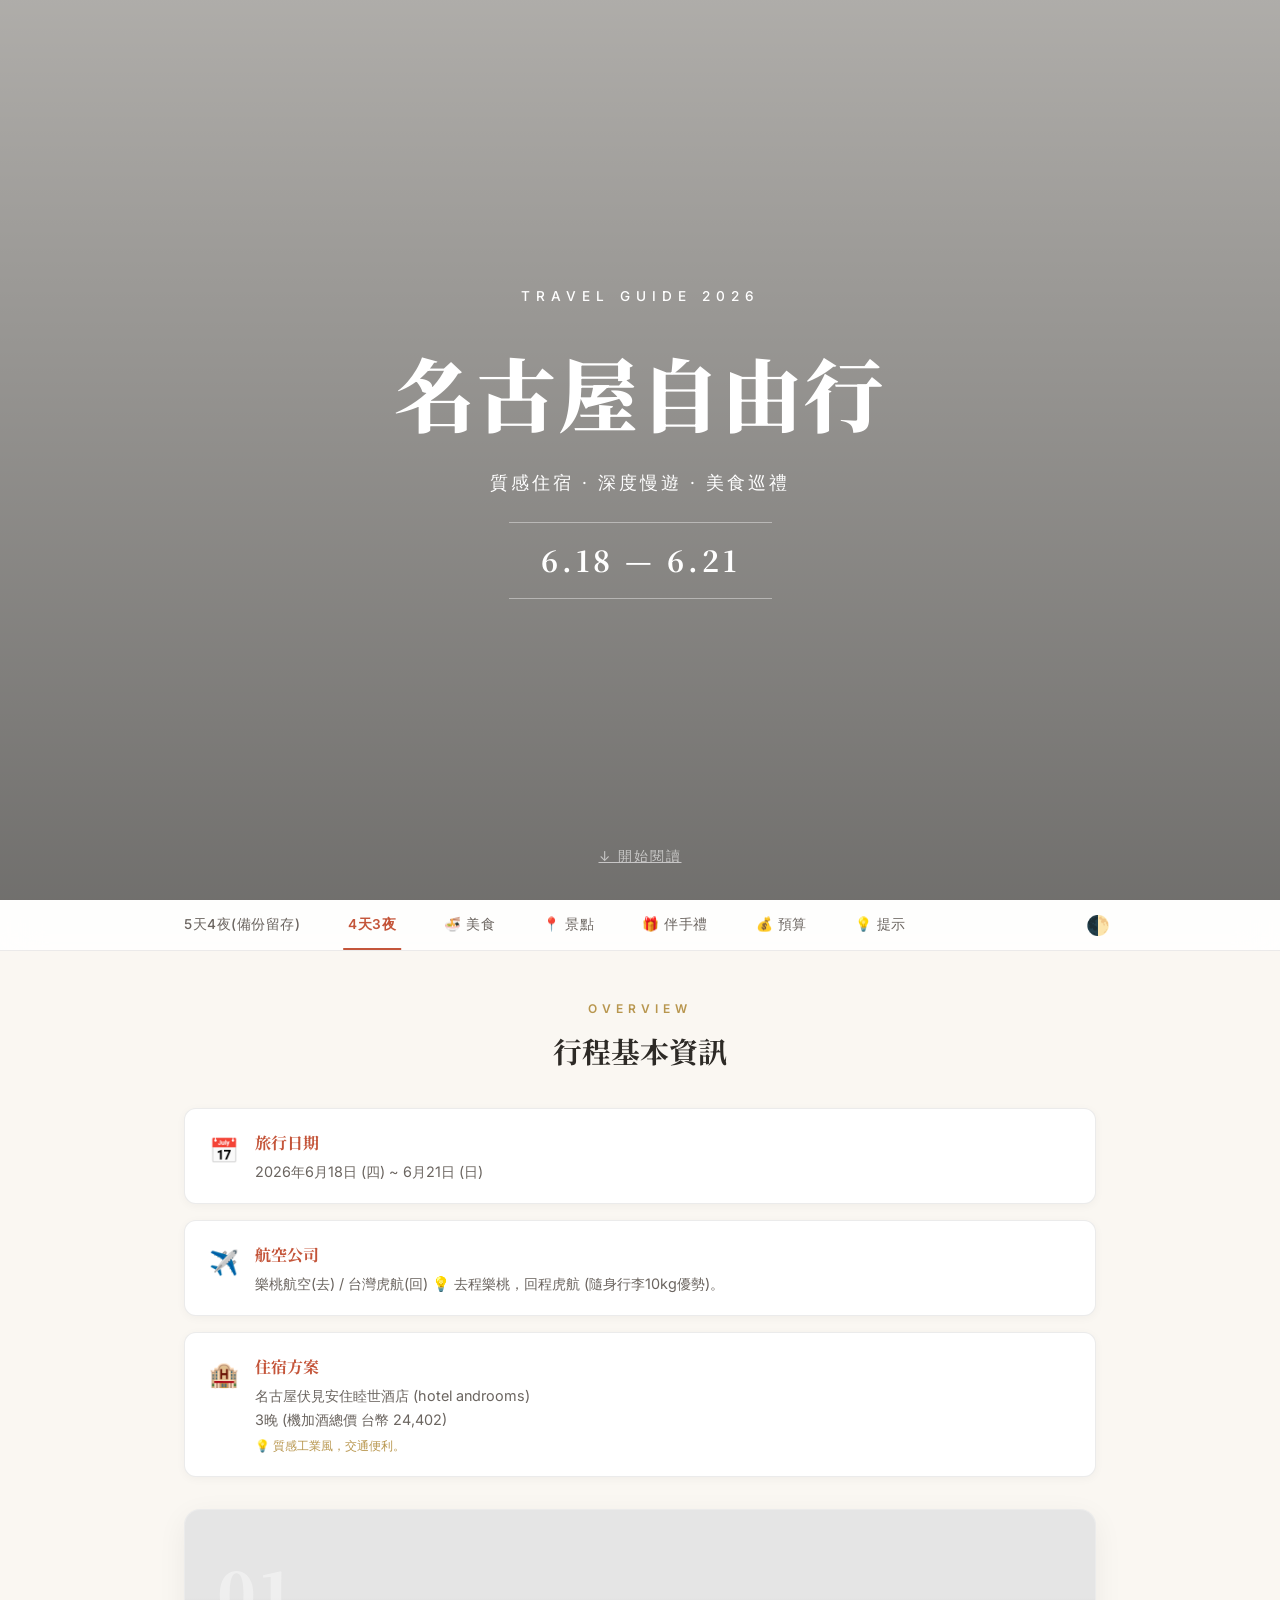
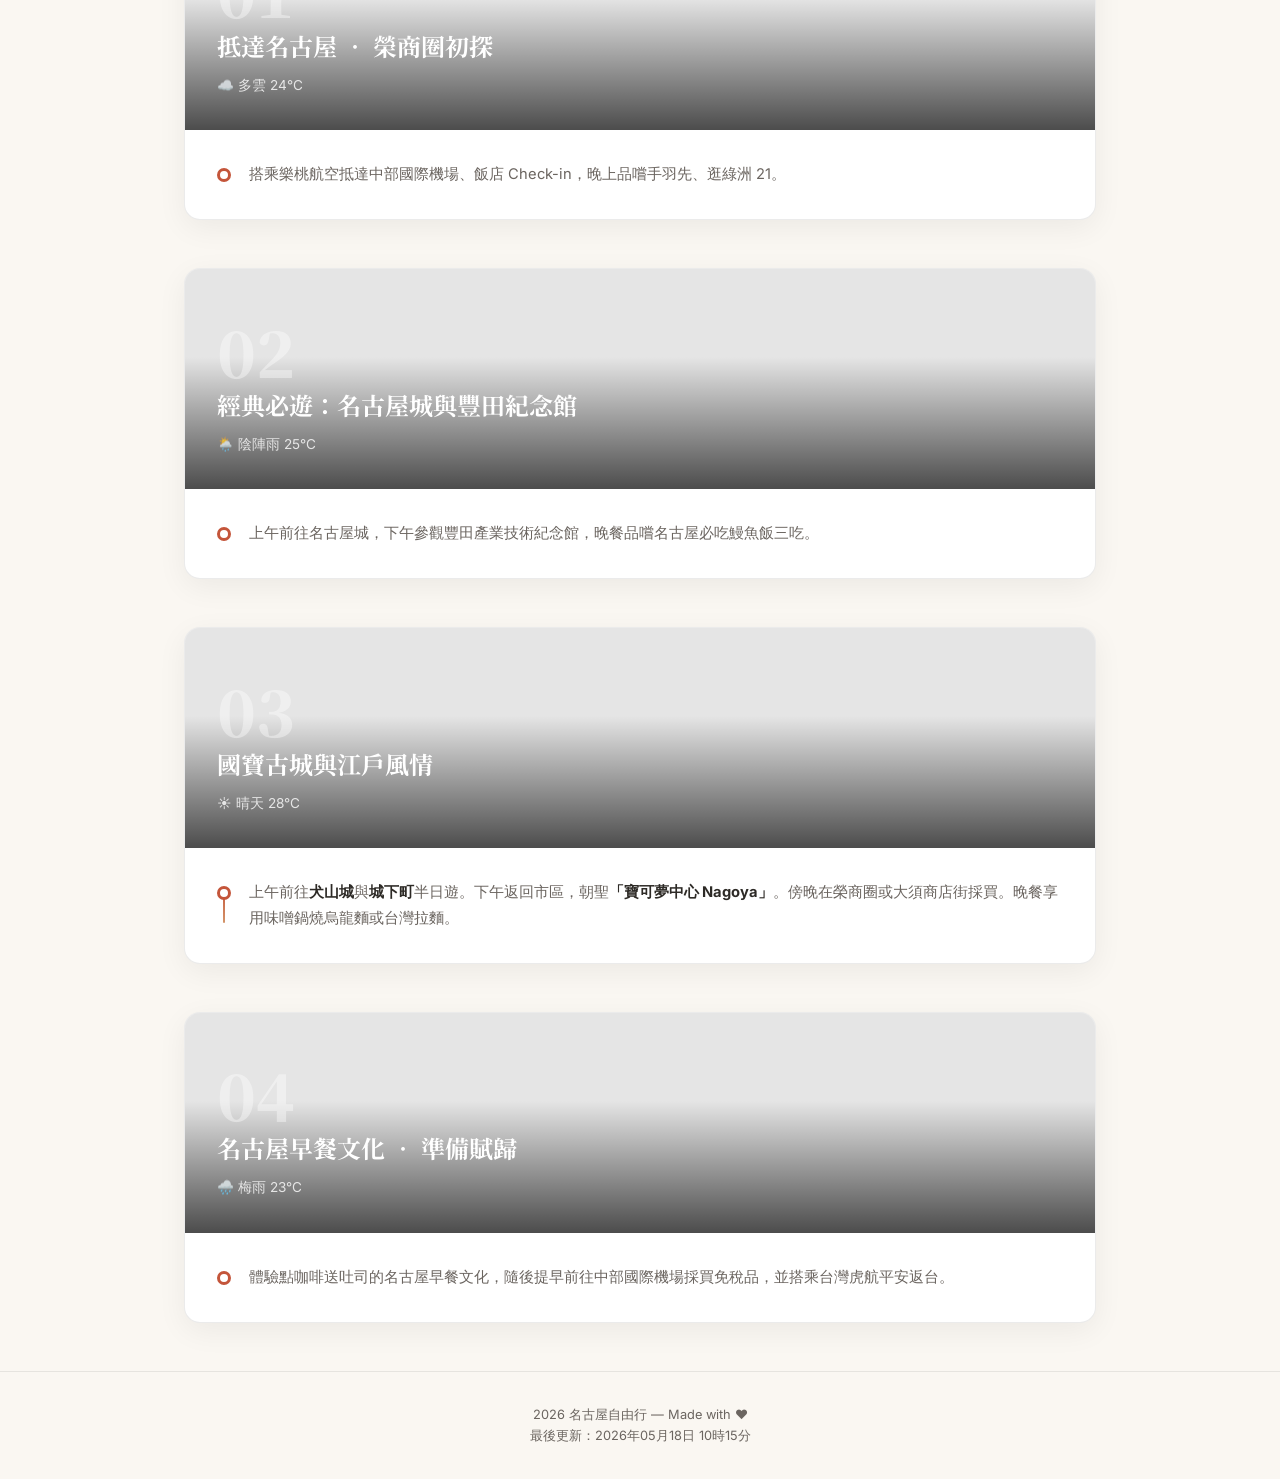
==== index.html @ 7e650b94 "Fix: update package price to 24402" ====
<!DOCTYPE html>
<html lang="zh-TW">
<head>
<meta charset="UTF-8">
<meta name="viewport" content="width=device-width, initial-scale=1.0">
<title>2026 名古屋自由行行程計畫</title>
<link href="https://fonts.googleapis.com/css2?family=Noto+Serif+JP:wght@400;700;900&family=Inter:wght@300;400;500;600&display=swap" rel="stylesheet">
<link rel="stylesheet" href="style.css">
</head>
<body>
<div class="book-cover">
  <div class="cover-overlay"></div>
  <div class="cover-content">
    <p class="cover-label">TRAVEL GUIDE <span data-bind="year"></span></p>
    <h1>名古屋自由行</h1>
    <p class="cover-sub" data-bind="slogan"></p>
    <div class="cover-date" data-bind="coverDate"></div>
  </div>
  <a href="#main-content" class="scroll-hint">↓ 開始閱讀</a>
</div>

<nav class="toc" id="main-content">
  <div class="toc-inner">
    <button class="toc-btn" onclick="openTab(this,&apos;tab-5days&apos;)">5天4夜(備份留存)</button>
    <button class="toc-btn active" onclick="openTab(this,&apos;tab-4days&apos;)">4天3夜</button>
    <button class="toc-btn" onclick="openTab(this,&apos;tab-food&apos;)">🍜 美食</button>
    <button class="toc-btn" onclick="openTab(this,&apos;tab-spots&apos;)">📍 景點</button>
    <button class="toc-btn" onclick="openTab(this,&apos;tab-gifts&apos;)">🎁 伴手禮</button>
    <button class="toc-btn" onclick="openTab(this,&apos;tab-budget&apos;)">💰 預算</button>
    <button class="toc-btn" onclick="openTab(this,&apos;tab-tips&apos;)">💡 提示</button>
    <button class="theme-toggle" onclick="toggleTheme()" aria-label="切換主題">🌓</button>
  </div>
</nav>

<main class="book-body">

<section class="info-chapter">
  <div class="chapter-header"><span class="ch-label">OVERVIEW</span><h2>行程基本資訊</h2></div>
  <div class="info-grid">
    <div class="info-item"><span class="info-icon">📅</span><div><strong>旅行日期</strong><p data-bind="dateRange"></p></div></div>
    <div class="info-item"><span class="info-icon">✈️</span><div><strong>航空公司</strong><p data-bind="airlineInfo"></p></div></div>
    <div class="info-item"><span class="info-icon">🏨</span><div><strong>住宿方案</strong><p>名古屋伏見安住睦世酒店 (hotel androoms)<br>3晚 (機加酒總價 台幣 24,402)<br><small>💡 質感工業風，交通便利。</small></p></div></div>
  </div>
</section>

<div id="tab-5days" class="tab-content">

<article class="day-chapter">
  <div class="day-hero" style="background-image:url(https://images.unsplash.com/photo-1674923207459-98ed5a4dcd06?auto=format&fit=crop&w=1200&q=80)">
    <div class="day-hero-overlay"></div>
    <div class="day-hero-text"><span class="day-num">01</span><h3>抵達名古屋 ‧ 榮商圈初探</h3><span class="day-weather">☁️ 多雲 24°C</span></div>
  </div>
  <div class="day-body">
    <div class="timeline">
      <div class="tl-item"><div class="tl-dot"></div><div class="tl-content"><h4>抵達與交通</h4><p>搭乘虎航抵達中部國際機場 (NGO)。搭乘「名鐵機場巴士」至榮/伏見區域下車，前往飯店 Check-in。</p></div></div>
      <div class="tl-item"><div class="tl-dot"></div><div class="tl-content"><h4>下午</h4><p>前往飯店周邊商圈熟悉環境，若住榮區可逛久屋大通公園；若住伏見區可找間特色咖啡廳休息。</p></div></div>
      <div class="tl-item"><div class="tl-dot"></div><div class="tl-content"><h4>晚上</h4><p>晚餐享用名古屋必吃美食<strong>「手羽先 (炸雞翅)」</strong>（推薦：世界的山將 或 風來坊）。飯後散步至綠洲 21 欣賞宇宙船夜景與中部電力 MIRAI TOWER。</p></div></div>
    </div>
  </div>
</article>

<article class="day-chapter">
  <div class="day-hero" style="background-image:url(https://images.unsplash.com/photo-1580651315530-69c8e0026377?auto=format&fit=crop&w=1200&q=80)">
    <div class="day-hero-overlay"></div>
    <div class="day-hero-text"><span class="day-num">02</span><h3>歷史與現代工業的碰撞</h3><span class="day-weather">🌦️ 陰陣雨 25°C</span></div>
  </div>
  <div class="day-body">
    <div class="timeline">
      <div class="tl-item"><div class="tl-dot"></div><div class="tl-content"><h4>上午</h4><p>參觀<strong>名古屋城</strong>與本丸御殿，欣賞壯觀的金鯱與華麗建築。午餐可至一旁的「金鯱橫丁」品嚐名古屋特色小吃。</p></div></div>
      <div class="tl-item"><div class="tl-dot"></div><div class="tl-content"><h4>下午</h4><p>前往<strong>豐田產業技術紀念館</strong>。這裡展示從紡織機到現代汽車的演進，動態展示豐富，極具質感且不無聊！</p></div></div>
      <div class="tl-item"><div class="tl-dot"></div><div class="tl-content"><h4>晚上</h4><p>晚餐享用極致美味的<strong>「鰻魚飯三吃」</strong>（推薦：熱田蓬萊軒 或 まるや本店）。</p></div></div>
    </div>
  </div>
</article>

<article class="day-chapter">
  <div class="day-hero" style="background-image:url(https://images.unsplash.com/photo-1493976040374-85c8e12f0c0e?auto=format&fit=crop&w=1200&q=80)">
    <div class="day-hero-overlay"></div>
    <div class="day-hero-text"><span class="day-num">03</span><h3>國寶古城與江戶風情</h3><span class="day-weather">☀️ 晴天 28°C</span></div>
  </div>
  <div class="day-body">
    <div class="timeline">
      <div class="tl-item"><div class="tl-dot"></div><div class="tl-content"><h4>上午</h4><p>搭乘名鐵前往犬山（車程約30分鐘）。參觀日本國寶<strong>犬山城</strong>，登上天守閣俯瞰木曾川美景。</p></div></div>
      <div class="tl-item"><div class="tl-dot"></div><div class="tl-content"><h4>下午</h4><p>漫步於<strong>犬山城下町</strong>。品嚐三色丸子、飛驒牛握壽司，並前往超靈驗的「三光稻荷神社」洗錢求財、求姻緣。</p></div></div>
      <div class="tl-item"><div class="tl-dot"></div><div class="tl-content"><h4>晚上</h4><p>返回名古屋市區。晚餐可品嚐<strong>「味噌鍋燒烏龍麵」</strong>（推薦：山本屋總本家）或<strong>「台灣拉麵」</strong>（推薦：味仙）。</p></div></div>
    </div>
  </div>
</article>

<article class="day-chapter">
  <div class="day-hero" style="background-image:url(https://images.unsplash.com/photo-1582967788606-a171c1080cb0?auto=format&fit=crop&w=1200&q=80)">
    <div class="day-hero-overlay"></div>
    <div class="day-hero-text"><span class="day-num">04</span><h3>主題樂園或水族館放鬆日</h3><span class="day-weather">🌧️ 梅雨 23°C</span></div>
  </div>
  <div class="day-body">
    <div class="timeline">
      <div class="tl-item"><div class="tl-dot"></div><div class="tl-content"><h4>全天</h4><p><strong>路線 A：吉卜力公園</strong> — 前往愛・地球博紀念公園，沉浸在宮崎駿的動畫世界。（⚠️ 需提前兩個月於官網搶票）<br><strong>路線 B：名古屋港水族館</strong> — 欣賞震撼的虎鯨與海豚表演，參觀南極觀測船。</p></div></div>
      <div class="tl-item"><div class="tl-dot"></div><div class="tl-content"><h4>下午/晚上</h4><p>前往榮區松坂屋百貨朝聖<strong>「寶可夢中心 Nagoya」</strong>，購買當地限定周邊。隨後在榮商圈或大須商店街進行伴手禮與藥妝大採買。</p></div></div>
    </div>
  </div>
</article>

<article class="day-chapter">
  <div class="day-hero" style="background-image:url(https://images.unsplash.com/photo-1525351484163-7529414344d8?auto=format&fit=crop&w=1200&q=80)">
    <div class="day-hero-overlay"></div>
    <div class="day-hero-text"><span class="day-num">05</span><h3>體驗早餐文化 ‧ 滿載歸國</h3><span class="day-weather">⛅ 晴時多雲 26°C</span></div>
  </div>
  <div class="day-body">
    <div class="timeline">
      <div class="tl-item"><div class="tl-dot"></div><div class="tl-content"><h4>上午</h4><p>體驗名古屋特有的<strong>「Morning Service (點飲料送早餐)」</strong>文化（推薦：客美多咖啡 Komeda&apos;s 或 BUCYO Coffee）。</p></div></div>
      <div class="tl-item"><div class="tl-dot"></div><div class="tl-content"><h4>中午至下午</h4><p>退房後前往中部國際機場。機場的「提燈橫丁」和「煉瓦通」商店街非常好逛，甚至可至「風之浴」泡溫泉看飛機起降。搭乘虎航平安返家。</p></div></div>
    </div>
  </div>
</article>
</div>

<div id="tab-4days" class="tab-content active">
<article class="day-chapter compact">
  <div class="day-hero" style="background-image:url(https://images.unsplash.com/photo-1674923207459-98ed5a4dcd06?auto=format&fit=crop&w=1200&q=80)">
    <div class="day-hero-overlay"></div>
    <div class="day-hero-text"><span class="day-num">01</span><h3>抵達名古屋 ‧ 榮商圈初探</h3><span class="day-weather">☁️ 多雲 24°C</span></div>
  </div>
  <div class="day-body"><div class="timeline"><div class="tl-item"><div class="tl-dot"></div><div class="tl-content"><p>搭乘樂桃航空抵達中部國際機場、飯店 Check-in，晚上品嚐手羽先、逛綠洲 21。</p></div></div></div></div>
</article>
<article class="day-chapter compact">
  <div class="day-hero" style="background-image:url(https://images.unsplash.com/photo-1580651315530-69c8e0026377?auto=format&fit=crop&w=1200&q=80)">
    <div class="day-hero-overlay"></div>
    <div class="day-hero-text"><span class="day-num">02</span><h3>經典必遊：名古屋城與豐田紀念館</h3><span class="day-weather">🌦️ 陰陣雨 25°C</span></div>
  </div>
  <div class="day-body"><div class="timeline"><div class="tl-item"><div class="tl-dot"></div><div class="tl-content"><p>上午前往名古屋城，下午參觀豐田產業技術紀念館，晚餐品嚐名古屋必吃鰻魚飯三吃。</p></div></div></div></div>
</article>
<article class="day-chapter compact">
  <div class="day-hero" style="background-image:url(https://images.unsplash.com/photo-1493976040374-85c8e12f0c0e?auto=format&fit=crop&w=1200&q=80)">
    <div class="day-hero-overlay"></div>
    <div class="day-hero-text"><span class="day-num">03</span><h3>國寶古城與江戶風情</h3><span class="day-weather">☀️ 晴天 28°C</span></div>
  </div>
  <div class="day-body"><div class="timeline"><div class="tl-item"><div class="tl-dot"></div><div class="tl-content"><p>上午前往<strong>犬山城</strong>與<strong>城下町</strong>半日遊。下午返回市區，朝聖<strong>「寶可夢中心 Nagoya」</strong>。傍晚在榮商圈或大須商店街採買。晚餐享用味噌鍋燒烏龍麵或台灣拉麵。</p></div></div></div></div>
</article>
<article class="day-chapter compact">
  <div class="day-hero" style="background-image:url(https://images.unsplash.com/photo-1525351484163-7529414344d8?auto=format&fit=crop&w=1200&q=80)">
    <div class="day-hero-overlay"></div>
    <div class="day-hero-text"><span class="day-num">04</span><h3>名古屋早餐文化 ‧ 準備賦歸</h3><span class="day-weather">🌧️ 梅雨 23°C</span></div>
  </div>
  <div class="day-body"><div class="timeline"><div class="tl-item"><div class="tl-dot"></div><div class="tl-content"><p>體驗點咖啡送吐司的名古屋早餐文化，隨後提早前往中部國際機場採買免稅品，並搭乘台灣虎航平安返台。</p></div></div></div></div>
</article>
</div>

<div id="tab-budget" class="tab-content">
<section class="budget-chapter">
  <div class="chapter-header"><span class="ch-label">BUDGET</span><h2>名古屋 <span data-bind="totalDays"></span>天<span data-bind="totalNights"></span>夜 預算估算 (單人)</h2></div>
  <p class="budget-intro">此為以「高質感、舒適」為前提的預算估算，皆以台幣 (TWD) 計算：</p>
  <div class="budget-grid">
    <div class="budget-card"><div class="budget-icon">✈️</div><h4>來回機票</h4><div class="budget-amount">$11,000 - $16,000</div><p>虎航/樂桃/星宇等，含託運行李</p></div>
    <div class="budget-card"><div class="budget-icon">🏨</div><h4>住宿 (<span data-bind="totalNights"></span>晚)</h4><div class="budget-amount">$10,000 - $12,000</div><p>單人約 $2,500-$3,000/晚</p></div>
    <div class="budget-card"><div class="budget-icon">🚆</div><h4>交通費</h4><div class="budget-amount">$2,000 - $2,500</div><p>機場巴士、市區地鐵、犬山來回</p></div>
    <div class="budget-card"><div class="budget-icon">🍣</div><h4>飲食費 (<span data-bind="totalDays"></span>天)</h4><div class="budget-amount">$6,000 - $8,000</div><p>含鰻魚飯、飛驒牛、手羽先等</p></div>
    <div class="budget-card"><div class="budget-icon">🎫</div><h4>門票與娛樂</h4><div class="budget-amount">$1,000 - $2,000</div><p>名古屋城、水族館、豐田紀念館等</p></div>
    <div class="budget-card total"><div class="budget-icon">🌟</div><h4>總計 (不含購物)</h4><div class="budget-amount">約 $30,000 - $40,500</div><p>準備 $35,000 左右即可享受非常有質感的旅行！</p></div>
  </div>
  <p class="budget-note">💡 購物/藥妝/寶可夢中心消費因人而異，建議另外抓 $5,000 - $10,000 以上的購物金。</p>
</section>
</div>


<div id="tab-food" class="tab-content">
<section class="reco-chapter">
  <div class="chapter-header"><span class="ch-label">GOURMET</span><h2>名古屋必吃美食推薦</h2></div>
  <div class="reco-grid">
    <div class="reco-card"><img src="https://images.unsplash.com/photo-1611143669185-af224c5e3252?auto=format&fit=crop&w=600&q=80" alt="鰻魚飯三吃"><div class="reco-body"><h4>鰻魚飯三吃 (ひつまぶし)</h4><p class="reco-where">📍 熱田蓬萊軒 / まるや本店</p><p>名古屋第一名物！先吃原味、再加蔥花山葵、最後用高湯泡成茶泡飯，三種吃法一次滿足。預算約 ¥3,500-4,500。</p></div></div>
    <div class="reco-card"><img src="https://images.unsplash.com/photo-1604908176997-125f25cc6f3d?auto=format&fit=crop&w=600&q=80" alt="味噌豬排"><div class="reco-body"><h4>味噌炸豬排 (味噌カツ)</h4><p class="reco-where">📍 矢場とん (矢場町本店)</p><p>濃郁八丁味噌醬汁淋在酥脆炸豬排上，鹹甜入味超下飯。名古屋車站也有分店，排隊名店！預算約 ¥1,500-2,000。</p></div></div>
    <div class="reco-card"><img src="https://images.unsplash.com/photo-1626645738196-c2a7c87a8f58?auto=format&fit=crop&w=600&q=80" alt="手羽先"><div class="reco-body"><h4>手羽先 (炸雞翅)</h4><p class="reco-where">📍 世界の山ちゃん / 風來坊</p><p>外酥內嫩、胡椒香氣十足的名古屋式炸雞翅，配啤酒絕配！居酒屋必點。預算約 ¥500-800/份。</p></div></div>
    <div class="reco-card"><img src="https://images.unsplash.com/photo-1569718212165-3a8278d5f624?auto=format&fit=crop&w=600&q=80" alt="台灣拉麵"><div class="reco-body"><h4>台灣拉麵</h4><p class="reco-where">📍 味仙 (今池本店 / 矢場町店)</p><p>其實是名古屋原創！辣肉燥搭配韭菜，重口味超過癮。可選「美國人口味 (加辣)」或「義大利人口味 (減辣)」。預算約 ¥850。</p></div></div>
    <div class="reco-card"><img src="https://images.unsplash.com/photo-1618841557871-b4664fbf0cb3?auto=format&fit=crop&w=600&q=80" alt="味噌煮込みうどん"><div class="reco-body"><h4>味噌鍋燒烏龍麵</h4><p class="reco-where">📍 山本屋總本家 / 山本屋本店</p><p>用八丁味噌熬煮的濃厚湯底，搭配彈牙到近乎硬的手打烏龍麵。冬天必吃暖胃料理！預算約 ¥1,200-1,800。</p></div></div>
    <div class="reco-card"><img src="https://images.unsplash.com/photo-1509042239860-f550ce710b93?auto=format&fit=crop&w=600&q=80" alt="Morning Service"><div class="reco-body"><h4>Morning Service 早餐</h4><p class="reco-where">📍 客美多咖啡 (コメダ) / BUCYO Coffee</p><p>名古屋獨有文化：點一杯飲料就送厚片吐司和水煮蛋！客美多的招牌「シロノワール」丹麥鬆餅也必嚐。預算約 ¥500-800。</p></div></div>
    <div class="reco-card"><img src="https://images.unsplash.com/photo-1617196034738-26c5f7c977ce?auto=format&fit=crop&w=600&q=80" alt="棊子麵"><div class="reco-body"><h4>棊子麵 (きしめん)</h4><p class="reco-where">📍 名古屋車站月台立食 / 宮きしめん</p><p>寬扁如絲帶的手打麵條，口感滑順。車站月台上就有立食店，搭配柴魚高湯和油豆腐，是在地人的快速午餐首選。預算約 ¥400-700。</p></div></div>
    <div class="reco-card"><img src="https://images.unsplash.com/photo-1525755662778-989d0524087e?auto=format&fit=crop&w=600&q=80" alt="天むす"><div class="reco-body"><h4>天むす (天婦羅飯糰)</h4><p class="reco-where">📍 地雷也 / 千壽</p><p>小巧可愛的炸蝦天婦羅包在鹽味飯糰裡，一口一個超方便！通常5顆一組販售，很適合當午餐或邊走邊吃的點心。預算約 ¥700-900。</p></div></div>
    <div class="reco-card"><img src="https://images.unsplash.com/photo-1563379926898-05f4575a45d8?auto=format&fit=crop&w=600&q=80" alt="餡掛義大利麵"><div class="reco-body"><h4>餡掛義大利麵 (あんかけスパ)</h4><p class="reco-where">📍 ヨコイ (Yokoi) / チャオ (Ciao)</p><p>名古屋獨創的和洋混搭料理！粗麵條配上胡椒辣味的濃稠番茄醬汁，加上炸豬排或香腸等配料，份量十足。預算約 ¥900-1,200。</p></div></div>
    <div class="reco-card"><img src="https://images.unsplash.com/photo-1484723091739-30a097e8f929?auto=format&fit=crop&w=600&q=80" alt="小倉吐司"><div class="reco-body"><h4>小倉紅豆吐司 (小倉トースト)</h4><p class="reco-where">📍 客美多咖啡 / 各喫茶店</p><p>烤得酥脆的厚片吐司塗上奶油和甜紅豆餡，甜鹹交織的名古屋經典早餐。搭配 Morning Service 點飲料就能免費享用！預算約 ¥0-400。</p></div></div>
  </div>
</section>
</div>

<div id="tab-spots" class="tab-content">
<section class="reco-chapter">
  <div class="chapter-header"><span class="ch-label">SPOTS</span><h2>推薦景點精選</h2></div>
  <div class="reco-grid">
    <div class="reco-card"><img src="https://images.unsplash.com/photo-1580651315530-69c8e0026377?auto=format&fit=crop&w=600&q=80" alt="名古屋城"><div class="reco-body"><h4>名古屋城</h4><p class="reco-where">📍 地鐵名城線 市役所站</p><p>金鯱閃耀的百大名城，本丸御殿的障壁畫豪華絕倫。旁邊「金鯱橫丁」可以一次吃遍名古屋美食。門票 ¥500。</p></div></div>
    <div class="reco-card"><img src="https://images.unsplash.com/photo-1493976040374-85c8e12f0c0e?auto=format&fit=crop&w=600&q=80" alt="犬山城"><div class="reco-body"><h4>犬山城 &amp; 城下町</h4><p class="reco-where">📍 名鐵犬山線 犬山遊園站</p><p>日本國寶四城之一，天守閣可俯瞰木曾川。城下町的三色丸子、飛驒牛壽司和三光稻荷神社粉紅繪馬超好拍！</p></div></div>
    <div class="reco-card"><img src="https://images.unsplash.com/photo-1582967788606-a171c1080cb0?auto=format&fit=crop&w=600&q=80" alt="名古屋港水族館"><div class="reco-body"><h4>名古屋港水族館</h4><p class="reco-where">📍 地鐵名港線 名古屋港站</p><p>日本最大級水族館！虎鯨和海豚表演超震撼，還有南極觀測船「富士號」可參觀。適合雨天備案。門票 ¥2,030。</p></div></div>
    <div class="reco-card"><img src="https://images.unsplash.com/photo-1492144534655-ae79c964c9d7?auto=format&fit=crop&w=600&q=80" alt="豐田產業技術紀念館"><div class="reco-body"><h4>豐田產業技術紀念館</h4><p class="reco-where">📍 地鐵東山線 龜島站</p><p>從紡織機到最新汽車科技的演進，有大量互動展示。就算不是車迷也會覺得很有趣！門票 ¥500，CP值超高。</p></div></div>
    <div class="reco-card"><img src="https://images.unsplash.com/photo-1618164435735-413d3b066c9a?auto=format&fit=crop&w=600&q=80" alt="吉卜力公園"><div class="reco-body"><h4>吉卜力公園</h4><p class="reco-where">📍 愛・地球博紀念公園 (リニモ)</p><p>宮崎駿迷必訪聖地！霍爾的移動城堡、龍貓森林等場景還原。⚠️ 需提前兩個月在官網搶票。</p></div></div>
    <div class="reco-card"><img src="https://images.unsplash.com/photo-1478436127897-769e1b3f0f36?auto=format&fit=crop&w=600&q=80" alt="熱田神宮"><div class="reco-body"><h4>熱田神宮</h4><p class="reco-where">📍 名鐵神宮前站</p><p>供奉三神器之一「草薙劍」的千年古社，森林參道靜謐莊嚴。參拜後可在門前町吃蓬萊軒鰻魚飯。免費參拜。</p></div></div>
    <div class="reco-card"><img src="https://images.unsplash.com/photo-1590559899731-a382839e5549?auto=format&fit=crop&w=600&q=80" alt="綠洲21"><div class="reco-body"><h4>綠洲21 &amp; MIRAI TOWER</h4><p class="reco-where">📍 地鐵栄站</p><p>宇宙船造型的未來感建築，夜晚打燈後美得像科幻電影場景！旁邊的 MIRAI TOWER 是日本最古電視塔，登頂可看全市夜景。免費入場，登塔 ¥900。</p></div></div>
    <div class="reco-card"><img src="https://images.unsplash.com/photo-1542052125323-e69ad37a47c2?auto=format&fit=crop&w=600&q=80" alt="大須商店街"><div class="reco-body"><h4>大須商店街</h4><p class="reco-where">📍 地鐵上前津站 / 大須觀音站</p><p>名古屋的「原宿」！平價藥妆、二手衣物、動漫周邊、各國小吃應有盡有。營業至晚上8點，建議下午前往。免費逛街。</p></div></div>
    <div class="reco-card"><img src="https://images.unsplash.com/photo-1474487548417-781cb71495f3?auto=format&fit=crop&w=600&q=80" alt="磁浮列車鐵道館"><div class="reco-body"><h4>磁浮列車鐵道館 (リニア・鉄道館)</h4><p class="reco-where">📍 金城埠線 金城埠站</p><p>鐵道迷必訪！展示真實的新幹線、磁浮列車與蒸汽火車，還有超大型模型鐵道場景。門票 ¥1,000，親子同遊也很適合。</p></div></div>
    <div class="reco-card"><img src="https://images.unsplash.com/photo-1613771404784-3a5686aa2be3?auto=format&fit=crop&w=600&q=80" alt="寶可夢中心"><div class="reco-body"><h4>寶可夢中心 Nagoya</h4><p class="reco-where">📍 榮區 松坂屋百貨本館 5F</p><p>名古屋限定的穿金鴱裝皮卡丘、中日龍球衣皮卡丘等外地買不到！各種文具、零食和玩偶應有盡有，寶可夢迷必訪。免費入場。</p></div></div>
  </div>
</section>
</div>

<div id="tab-gifts" class="tab-content">
<section class="reco-chapter">
  <div class="chapter-header"><span class="ch-label">SOUVENIRS</span><h2>推薦伴手禮必買</h2></div>
  <div class="reco-grid">
    <div class="reco-card"><img src="images/gift_senbei.png" alt="蝦餅"><div class="reco-body"><h4>坂角總本舖「ゆかり」蝦餅</h4><p class="reco-where">📍 名古屋車站 / 中部機場</p><p>名古屋No.1伴手禮！整隻蝦壓製的薄脆蝦餅，鮮味濃郁。送禮自用兩相宜，包裝也很精美。約 ¥1,000-2,000。</p></div></div>
    <div class="reco-card"><img src="images/gift_uiro.png" alt="外郎"><div class="reco-body"><h4>青柳總本家「ういろう」外郎</h4><p class="reco-where">📍 名古屋車站 / 大須</p><p>名古屋傳統和菓子，口感類似年糕但更細緻，有抹茶、小豆、櫻花等多種口味。一口大小超方便。約 ¥600-1,200。</p></div></div>
    <div class="reco-card"><img src="images/gift_rusk.png" alt="小倉吐司脆餅"><div class="reco-body"><h4>小倉吐司脆餅 (ラスク)</h4><p class="reco-where">📍 名古屋車站地下街</p><p>把名古屋名物小倉紅豆吐司做成酥脆餅乾！奶油和紅豆的絕妙組合，輕巧好攜帶，送同事最推薦。約 ¥800-1,000。</p></div></div>
    <div class="reco-card"><img src="images/gift_snacks.png" alt="限定零食"><div class="reco-body"><h4>名古屋限定零食</h4><p class="reco-where">📍 車站 / 便利商店 / 機場</p><p>味噌口味 KitKat、蝦餅口味 Pocky、手羽先口味 Pretz 等名古屋限定版。超市和便利商店就買得到！約 ¥300-600。</p></div></div>
    <div class="reco-card"><img src="images/gift_pokemon.png" alt="寶可夢中心"><div class="reco-body"><h4>寶可夢中心限定商品</h4><p class="reco-where">📍 松坂屋百貨本館 5F (榮)</p><p>名古屋限定的穿金鯱裝皮卡丘、中日龍球衣皮卡丘等，外地買不到！還有各種文具、零食和玩偶。價格不等。</p></div></div>
    <div class="reco-card"><img src="images/gift_cosmetics.png" alt="藥妝"><div class="reco-body"><h4>藥妝 &amp; 美妝</h4><p class="reco-where">📍 大須商店街 / 榮唐吉訶德</p><p>日本藥妝永遠是必買清單！推薦在大須商店街的藥妝店比價，價格通常比榮區更便宜。滿 ¥5,000 可免稅。</p></div></div>
    <div class="reco-card"><img src="images/gift_frog.png" alt="青蛙饋頭"><div class="reco-body"><h4>青柳總本家「カエルまんじゅう」</h4><p class="reco-where">📍 名古屋車站 / 中部機場</p><p>超可愛的青蛙造型饋頭，細膩的紅豆餡口感溫潤。外觀討喜送人必選，是名古屋車站最人氣的和菓子伴手禮之一。約 ¥600-1,000。</p></div></div>
    <div class="reco-card"><img src="images/gift_shachihoko.png" alt="金鴱周邊"><div class="reco-body"><h4>名古屋金鴱周邊商品</h4><p class="reco-where">📍 名古屋城 / 金鴱橫丁</p><p>金鴱是名古屋的象徵！金鴱造型的鑰匙圈、磁鐵、資料夾等小物，價格親民又有特色。約 ¥300-1,500。</p></div></div>
    <div class="reco-card"><img src="images/gift_tokoname.png" alt="常滑燒"><div class="reco-body"><h4>常滑燒 (急須)茶具</h4><p class="reco-where">📍 名古屋車站 / 中部機場</p><p>愛知縣常滑市產的傳統急須茶壺，日本茶道必備。小型茶壺輕巧好攜帶，送給愛喝茶的朋友超有心意。約 ¥2,000-5,000。</p></div></div>
    <div class="reco-card"><img src="images/gift_airport.png" alt="中部機場限定"><div class="reco-body"><h4>中部機場限定商品</h4><p class="reco-where">📍 中部國際機場 「提燈橫丁」</p><p>機場內的「提燈橫丁」和「煉瓦通」商店街非常好逛！有許多機場限定的包裝和口味，最後一站補貨的好機會。價格不等。</p></div></div>
  </div>
</section>
</div>

<div id="tab-tips" class="tab-content">
<section class="tips-chapter">
  <div class="chapter-header"><span class="ch-label">TIPS</span><h2>旅行實用小提示</h2></div>
  <div class="tips-grid">
    <div class="tip-card"><div class="tip-icon">🎒</div><h4>登機行李策略</h4><p>虎航提供 10 公斤（最多 2 件）手提行李。去程控制在 6-7 公斤，<strong>回程強烈建議加購託運行李</strong>，藥妝和伴手禮很容易超重。</p></div>
    <div class="tip-card"><div class="tip-icon">🚌</div><h4>機場巴士注意</h4><p>利木津巴士往名古屋車站路線目前停駛中！請選擇住在<strong>「榮」</strong>或<strong>「伏見」</strong>的飯店。巴士可使用 Suica/ICOCA 等 IC 卡。</p></div>
    <div class="tip-card"><div class="tip-icon">💳</div><h4>交通卡與支付</h4><p>一張 iPhone 內建的 Suica 即可搭乘所有地鐵與名鐵。大部分商店支援 Apple Pay 或信用卡，現金不需帶太多。</p></div>
    <div class="tip-card"><div class="tip-icon">🛒</div><h4>免稅與購物</h4><p>購物滿 5,000 日圓即可免稅，記得攜帶<strong>實體護照</strong>。大須商店街營業至晚上 8 點，建議下午前往。</p></div>
    <div class="tip-card"><div class="tip-icon">🌧️</div><h4>雨天備案</h4><p>6月梅雨季，下雨時可安排地下街行程（名古屋車站地下街非常龐大），或安排水族館、豐田紀念館等室內景點。</p></div>
  </div>
</section>
</div>

</main>

<footer class="book-footer">
  <p><span data-bind="year"></span> 名古屋自由行 — Made with ❤️</p>
  <p class="footer-updated" data-bind="lastUpdated"></p>
</footer>

<script>
// ===== ✏️ 行程設定：改這裡就好，全頁面自動更新 =====
const TRIP_CONFIG = {
  year: 2026,
  startMonth: 6,
  startDay: 18,
  startWeekday: '四',
  endMonth: 6,
  endDay: 21,
  endWeekday: '日',
  totalDays: 4,
  totalNights: 3,
  slogan: '質感住宿 ‧ 深度慢遊 ‧ 美食巡禮',
  airline: '樂桃航空(去) / 台灣虎航(回)',
  airlineTip: '💡 去程樂桃，回程虎航 (隨身行李10kg優勢)。',
  lastUpdated: '2026年05月18日 10時15分',
};
// ===== 以上為設定區 =====

function applyConfig() {
  const C = TRIP_CONFIG;
  const bindings = {
    year: C.year,
    coverDate: `${C.startMonth}.${C.startDay} — ${C.endMonth}.${C.endDay}`,
    dateRange: `${C.year}年${C.startMonth}月${C.startDay}日 (${C.startWeekday}) ~ ${C.endMonth}月${C.endDay}日 (${C.endWeekday})`,
    totalDays: C.totalDays,
    totalNights: C.totalNights,
    slogan: C.slogan,
    airlineInfo: `${C.airline}\n${C.airlineTip}`,
    lastUpdated: `最後更新：${C.lastUpdated}`,
  };
  document.querySelectorAll('[data-bind]').forEach(el => {
    const key = el.getAttribute('data-bind');
    if (bindings[key] !== undefined) el.textContent = bindings[key];
  });
}

function openTab(btn, tabId) {
  document.querySelectorAll(".tab-content").forEach(t => t.classList.remove("active"));
  document.querySelectorAll(".toc-btn").forEach(b => b.classList.remove("active"));
  document.getElementById(tabId).classList.add("active");
  btn.classList.add("active");
}
function toggleTheme() {
  const d = document.documentElement;
  const t = d.getAttribute("data-theme") === "dark" ? "light" : "dark";
  d.setAttribute("data-theme", t);
  localStorage.setItem("theme", t);
}
(function(){
  const t = localStorage.getItem("theme");
  if(t) document.documentElement.setAttribute("data-theme", t);
  const observer = new IntersectionObserver((entries) => {
    entries.forEach(e => { if(e.isIntersecting) e.target.classList.add("visible"); });
  }, {threshold: 0.1});
  document.addEventListener("DOMContentLoaded", () => {
    applyConfig();
    document.querySelectorAll(".day-chapter, .info-item, .budget-card, .tip-card, .reco-card").forEach(el => observer.observe(el));
  });
})();
</script>
</body>
</html>
---- style.css ----
:root {
  --bg: #FAF7F2;
  --bg2: #F0EBE3;
  --text: #2D2A26;
  --text2: #6B6560;
  --accent: #C4553A;
  --accent2: #D4956A;
  --gold: #B8964E;
  --card: #FFFFFF;
  --border: rgba(0,0,0,0.08);
  --shadow: 0 8px 30px rgba(0,0,0,0.06);
  --shadow2: 0 2px 10px rgba(0,0,0,0.04);
  --serif: 'Noto Serif JP', 'Georgia', serif;
  --sans: 'Inter', -apple-system, sans-serif;
}
[data-theme="dark"] {
  --bg: #1A1A1F;
  --bg2: #24242B;
  --text: #E8E4DF;
  --text2: #9A9590;
  --accent: #E07560;
  --accent2: #D4A06A;
  --gold: #D4B06E;
  --card: #2A2A32;
  --border: rgba(255,255,255,0.08);
  --shadow: 0 8px 30px rgba(0,0,0,0.25);
  --shadow2: 0 2px 10px rgba(0,0,0,0.15);
}
*, *::before, *::after { margin:0; padding:0; box-sizing:border-box; }
html { scroll-behavior: smooth; }
body { font-family: var(--sans); background: var(--bg); color: var(--text); line-height:1.7; transition: background .4s, color .4s; }

/* Cover */
.book-cover {
  position: relative; height: 100vh; display:flex; align-items:center; justify-content:center;
  background: url('https://images.unsplash.com/photo-1674923207459-98ed5a4dcd06?auto=format&fit=crop&w=1400&q=80') center/cover no-repeat;
  text-align:center; overflow:hidden;
}
.cover-overlay {
  position:absolute; inset:0;
  background: linear-gradient(180deg, rgba(0,0,0,0.3) 0%, rgba(0,0,0,0.55) 100%);
}
.cover-content { position:relative; z-index:1; color:#fff; padding:2rem; }
.cover-label {
  font-family:var(--sans); font-weight:500; font-size:0.85rem; letter-spacing:6px;
  text-transform:uppercase; opacity:0.8; margin-bottom:1rem;
  animation: fadeInUp 1s ease both;
}
.cover-content h1 {
  font-family:var(--serif); font-size:clamp(2.5rem,7vw,5rem); font-weight:900;
  margin-bottom:0.5rem; letter-spacing:2px;
  animation: fadeInUp 1s .2s ease both;
}
.cover-sub {
  font-size:1.1rem; opacity:0.85; letter-spacing:3px; margin-bottom:1.5rem;
  animation: fadeInUp 1s .4s ease both;
}
.cover-date {
  font-family:var(--serif); font-size:1.8rem; font-weight:700; letter-spacing:4px;
  border-top:1px solid rgba(255,255,255,0.4); border-bottom:1px solid rgba(255,255,255,0.4);
  display:inline-block; padding:0.8rem 2rem; margin-bottom:1rem;
  animation: fadeInUp 1s .6s ease both;
}
.cover-updated { font-size:0.8rem; opacity:0.6; animation: fadeInUp 1s .8s ease both; }
.scroll-hint {
  position:absolute; bottom:2rem; left:50%; transform:translateX(-50%);
  color:#fff; font-size:0.85rem; opacity:0.6; letter-spacing:2px;
  animation: bounce 2s infinite;
}
@keyframes fadeInUp { from{opacity:0;transform:translateY(30px)} to{opacity:1;transform:translateY(0)} }
@keyframes bounce { 0%,100%{transform:translateX(-50%) translateY(0)} 50%{transform:translateX(-50%) translateY(-10px)} }

/* Navigation */
.toc {
  position:sticky; top:0; z-index:100; background:var(--card);
  border-bottom:1px solid var(--border); backdrop-filter:blur(20px);
  background: rgba(255,255,255,0.85);
  transition: background .4s;
}
[data-theme="dark"] .toc { background: rgba(42,42,50,0.9); }
.toc-inner { max-width:960px; margin:0 auto; display:flex; align-items:center; gap:0; overflow-x:auto; }
.toc-btn {
  font-family:var(--sans); font-size:0.85rem; font-weight:500; padding:1rem 1.5rem;
  background:none; border:none; color:var(--text2); cursor:pointer;
  white-space:nowrap; transition:.3s; position:relative; letter-spacing:0.5px;
}
.toc-btn::after {
  content:''; position:absolute; bottom:0; left:50%; width:0; height:2px;
  background:var(--accent); transition:.3s; transform:translateX(-50%);
}
.toc-btn.active { color:var(--accent); font-weight:600; }
.toc-btn.active::after { width:60%; }
.toc-btn:hover { color:var(--accent); }
.theme-toggle {
  margin-left:auto; padding:0.6rem; font-size:1.2rem; background:none; border:none;
  cursor:pointer; border-radius:50%; transition:.3s;
}
.theme-toggle:hover { background:var(--bg2); }

/* Main body */
.book-body { max-width:960px; margin:0 auto; padding:0 1.5rem; }
.tab-content { display:none; } .tab-content.active { display:block; }

/* Chapter headers */
.chapter-header { text-align:center; padding:3rem 0 2rem; }
.ch-label { font-family:var(--sans); font-size:0.75rem; font-weight:600; letter-spacing:5px; color:var(--gold); text-transform:uppercase; display:block; margin-bottom:0.5rem; }
.chapter-header h2 { font-family:var(--serif); font-size:1.8rem; font-weight:700; color:var(--text); }

/* Info section */
.info-chapter { padding-bottom:2rem; }
.info-grid { display:grid; gap:1rem; }
.info-item {
  display:flex; gap:1rem; padding:1.2rem 1.5rem; background:var(--card);
  border-radius:12px; box-shadow:var(--shadow2); border:1px solid var(--border);
  opacity:0; transform:translateY(20px); transition: opacity .6s, transform .6s;
}
.info-item.visible { opacity:1; transform:translateY(0); }
.info-icon { font-size:1.5rem; flex-shrink:0; margin-top:2px; }
.info-item strong { font-family:var(--serif); color:var(--accent); display:block; margin-bottom:4px; }
.info-item p { font-size:0.9rem; color:var(--text2); margin:0; }
.info-item small { color:var(--gold); }

/* Day chapters */
.day-chapter {
  margin-bottom:3rem; border-radius:16px; overflow:hidden;
  box-shadow:var(--shadow); background:var(--card); border:1px solid var(--border);
  opacity:0; transform:translateY(30px); transition: opacity .7s, transform .7s;
}
.day-chapter.visible { opacity:1; transform:translateY(0); }
.day-hero {
  position:relative; height:320px; background-size:cover; background-position:center;
  display:flex; align-items:flex-end;
}
.day-hero-overlay {
  position:absolute; inset:0;
  background: linear-gradient(0deg, rgba(0,0,0,0.7) 0%, rgba(0,0,0,0.1) 60%);
}
.day-hero-text { position:relative; z-index:1; padding:2rem; color:#fff; width:100%; }
.day-num {
  font-family:var(--serif); font-size:4rem; font-weight:900; line-height:1;
  display:block; opacity:0.4; margin-bottom:0.2rem;
}
.day-hero-text h3 { font-family:var(--serif); font-size:1.5rem; font-weight:700; margin-bottom:0.3rem; }
.day-weather { font-size:0.85rem; opacity:0.8; }

/* Timeline */
.day-body { padding:2rem; }
.timeline { position:relative; padding-left:2rem; }
.timeline::before {
  content:''; position:absolute; left:6px; top:8px; bottom:8px;
  width:2px; background: linear-gradient(180deg, var(--accent), var(--accent2));
  border-radius:2px;
}
.tl-item { position:relative; margin-bottom:1.5rem; }
.tl-item:last-child { margin-bottom:0; }
.tl-dot {
  position:absolute; left:-2rem; top:6px; width:14px; height:14px;
  background:var(--card); border:3px solid var(--accent); border-radius:50%;
  z-index:1;
}
.tl-content h4 { font-family:var(--serif); font-size:1rem; color:var(--accent); margin-bottom:0.3rem; }
.tl-content p { font-size:0.92rem; color:var(--text2); }
.tl-content strong { color:var(--text); }

/* Compact variant (4-day) */
.day-chapter.compact .day-hero { height:220px; }

/* Budget */
.budget-chapter { padding-bottom:2rem; }
.budget-intro { text-align:center; color:var(--text2); margin-bottom:2rem; font-size:0.95rem; }
.budget-grid { display:grid; grid-template-columns:repeat(auto-fill,minmax(280px,1fr)); gap:1rem; }
.budget-card {
  background:var(--card); border-radius:12px; padding:1.5rem; text-align:center;
  box-shadow:var(--shadow2); border:1px solid var(--border);
  opacity:0; transform:translateY(20px); transition: opacity .5s, transform .5s, box-shadow .3s;
}
.budget-card.visible { opacity:1; transform:translateY(0); }
.budget-card:hover { box-shadow:var(--shadow); transform:translateY(-4px); }
.budget-card.visible:hover { transform:translateY(-4px); }
.budget-icon { font-size:2rem; margin-bottom:0.5rem; }
.budget-card h4 { font-family:var(--serif); font-size:1rem; margin-bottom:0.5rem; }
.budget-amount { font-family:var(--serif); font-size:1.3rem; font-weight:700; color:var(--accent); margin-bottom:0.5rem; }
.budget-card p { font-size:0.8rem; color:var(--text2); }
.budget-card.total {
  grid-column: 1 / -1; background: linear-gradient(135deg, var(--accent), var(--accent2));
  color:#fff; border:none;
}
.budget-card.total h4, .budget-card.total p { color:rgba(255,255,255,0.9); }
.budget-card.total .budget-amount { color:#fff; font-size:1.6rem; }
.budget-note { text-align:center; font-size:0.85rem; color:var(--gold); margin-top:1.5rem; }

/* Tips */
.tips-chapter { padding-bottom:3rem; }
.tips-grid { display:grid; grid-template-columns:repeat(auto-fill,minmax(280px,1fr)); gap:1rem; }
.tip-card {
  background:var(--card); border-radius:12px; padding:1.5rem;
  box-shadow:var(--shadow2); border:1px solid var(--border);
  opacity:0; transform:translateY(20px); transition: opacity .5s, transform .5s, box-shadow .3s;
}
.tip-card.visible { opacity:1; transform:translateY(0); }
.tip-card:hover { box-shadow:var(--shadow); transform:translateY(-4px); }
.tip-card.visible:hover { transform:translateY(-4px); }
.tip-icon { font-size:2rem; margin-bottom:0.8rem; }
.tip-card h4 { font-family:var(--serif); font-size:1rem; color:var(--accent); margin-bottom:0.5rem; }
.tip-card p { font-size:0.88rem; color:var(--text2); }
.tip-card strong { color:var(--text); }

/* Footer */
.book-footer {
  text-align:center; padding:2rem; font-size:0.8rem; color:var(--text2);
  border-top:1px solid var(--border); margin-top:2rem;
}

/* Mobile */
@media(max-width:640px) {
  .day-hero { height:240px; }
  .day-num { font-size:3rem; }
  .day-hero-text h3 { font-size:1.2rem; }
  .toc-btn { padding:0.8rem 1rem; font-size:0.8rem; }
  .budget-grid, .tips-grid { grid-template-columns:1fr; }
  .cover-date { font-size:1.3rem; padding:0.5rem 1.2rem; }
  .day-chapter.compact .day-hero { height:180px; }
}
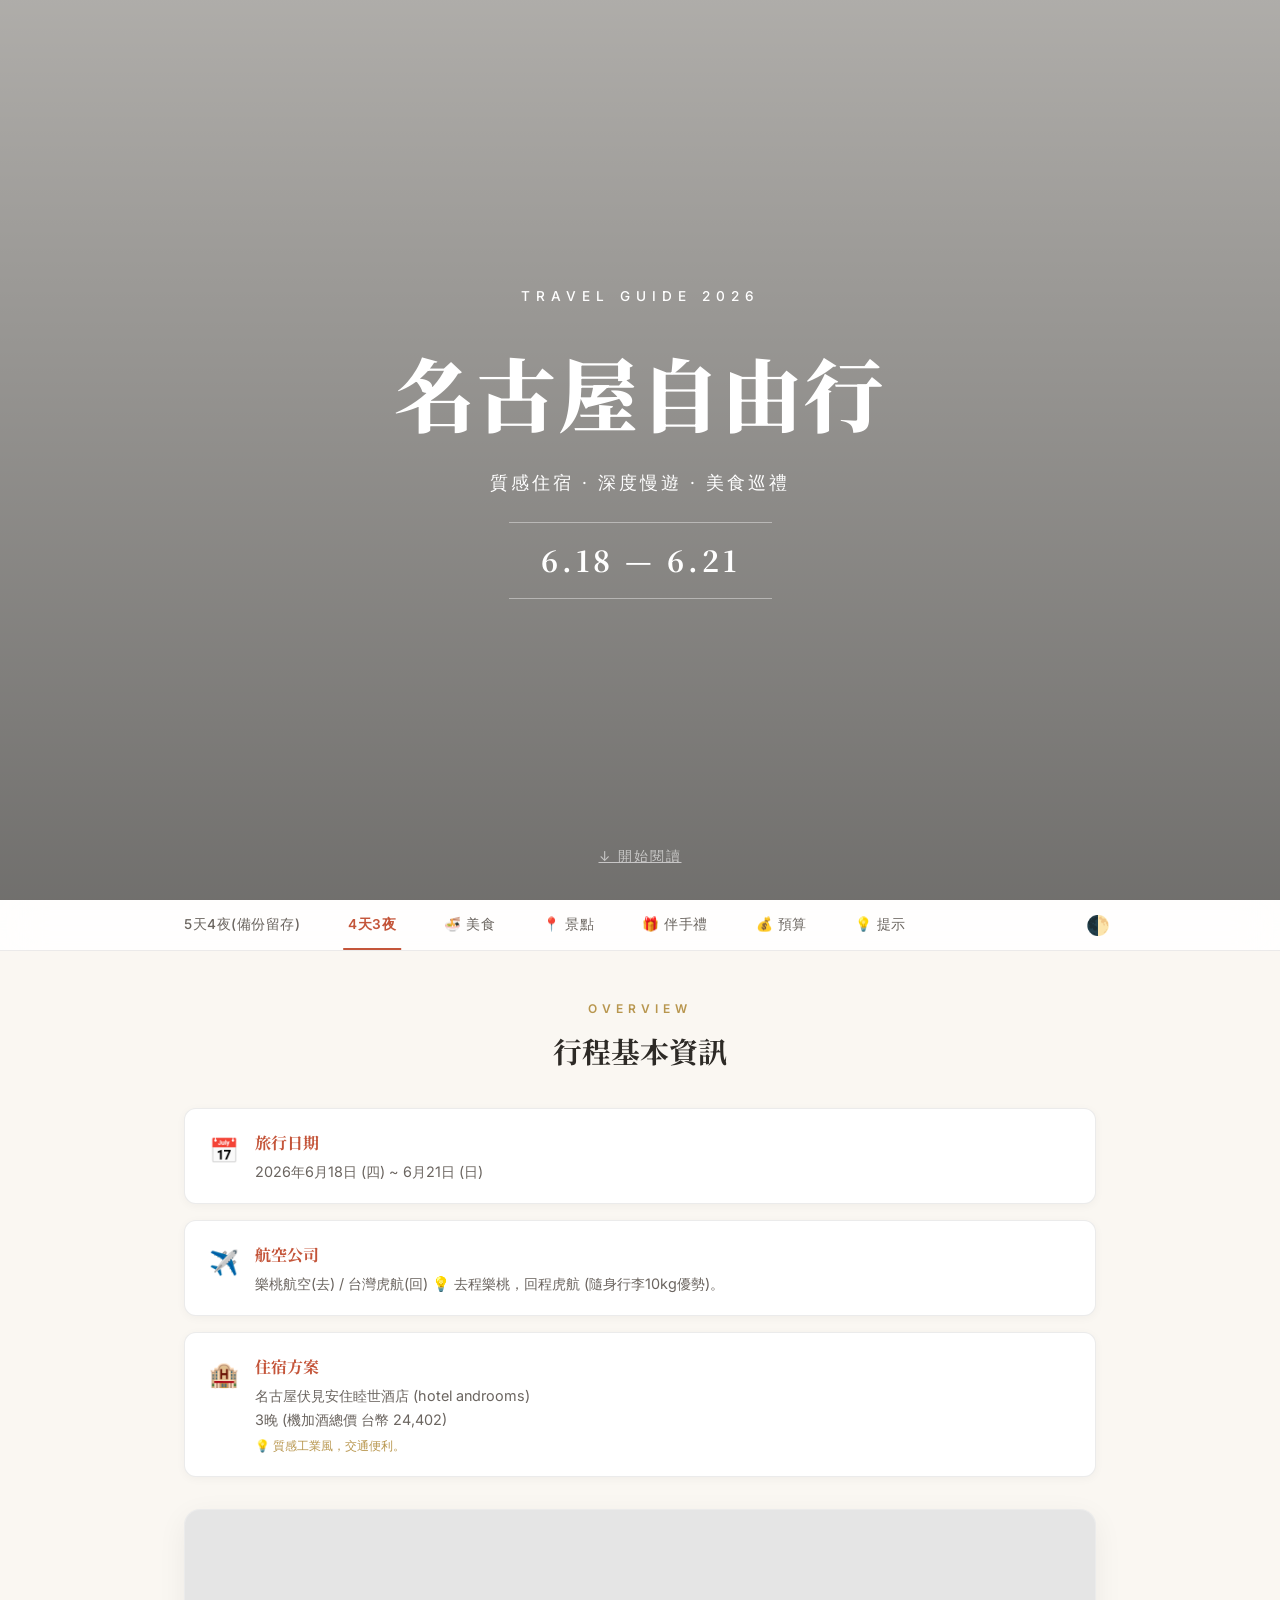
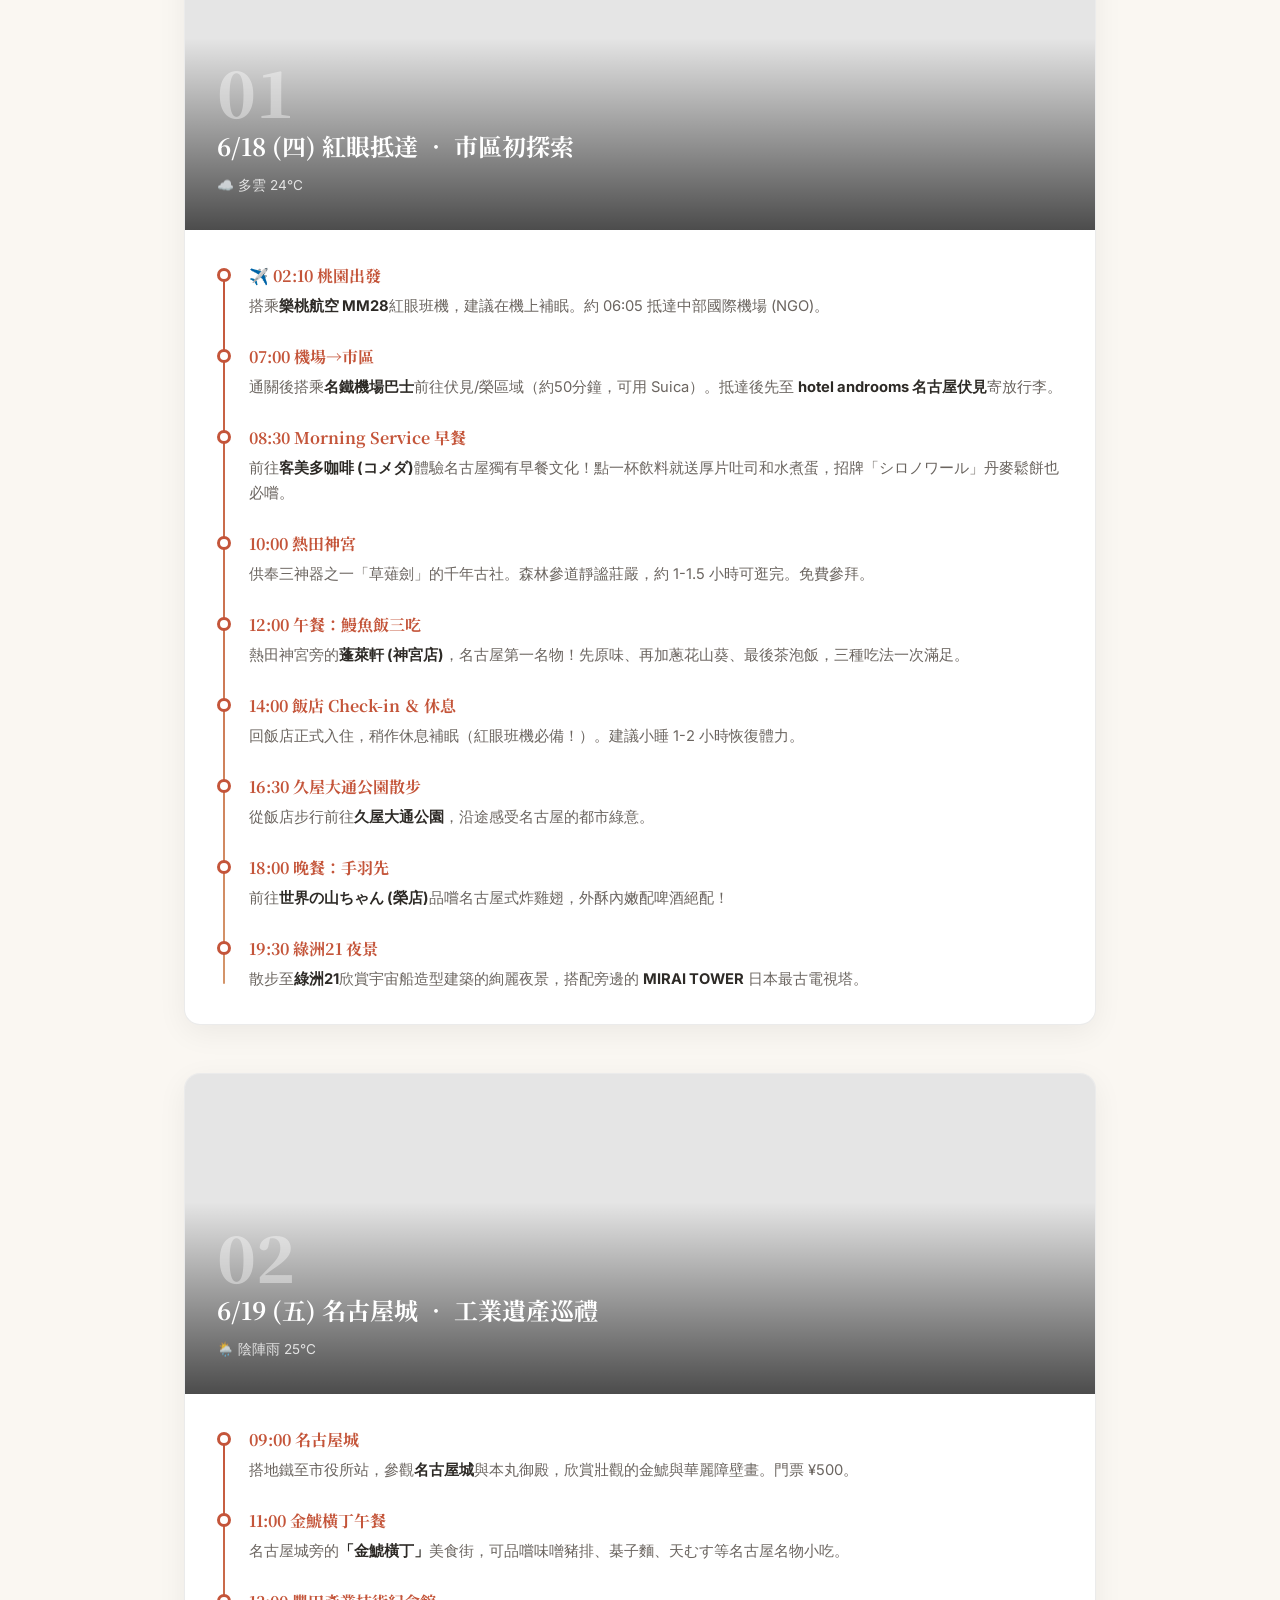
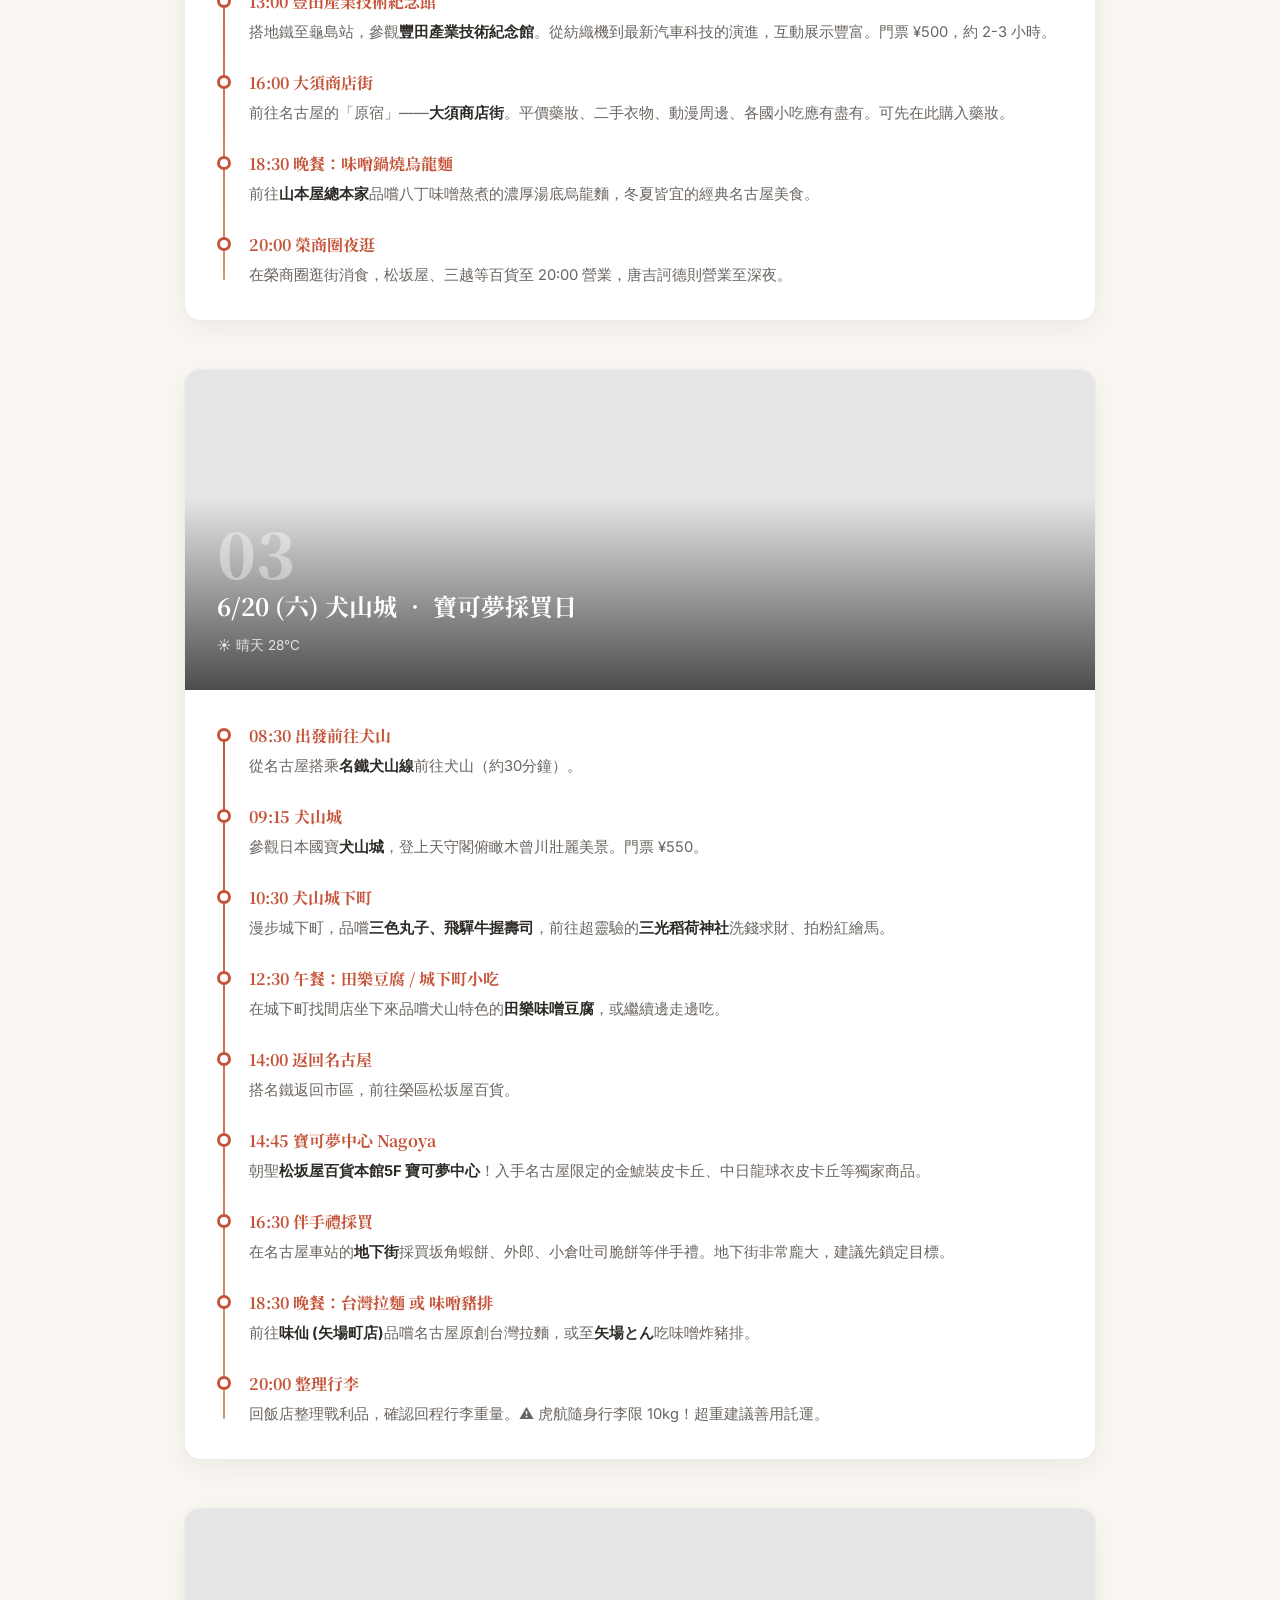
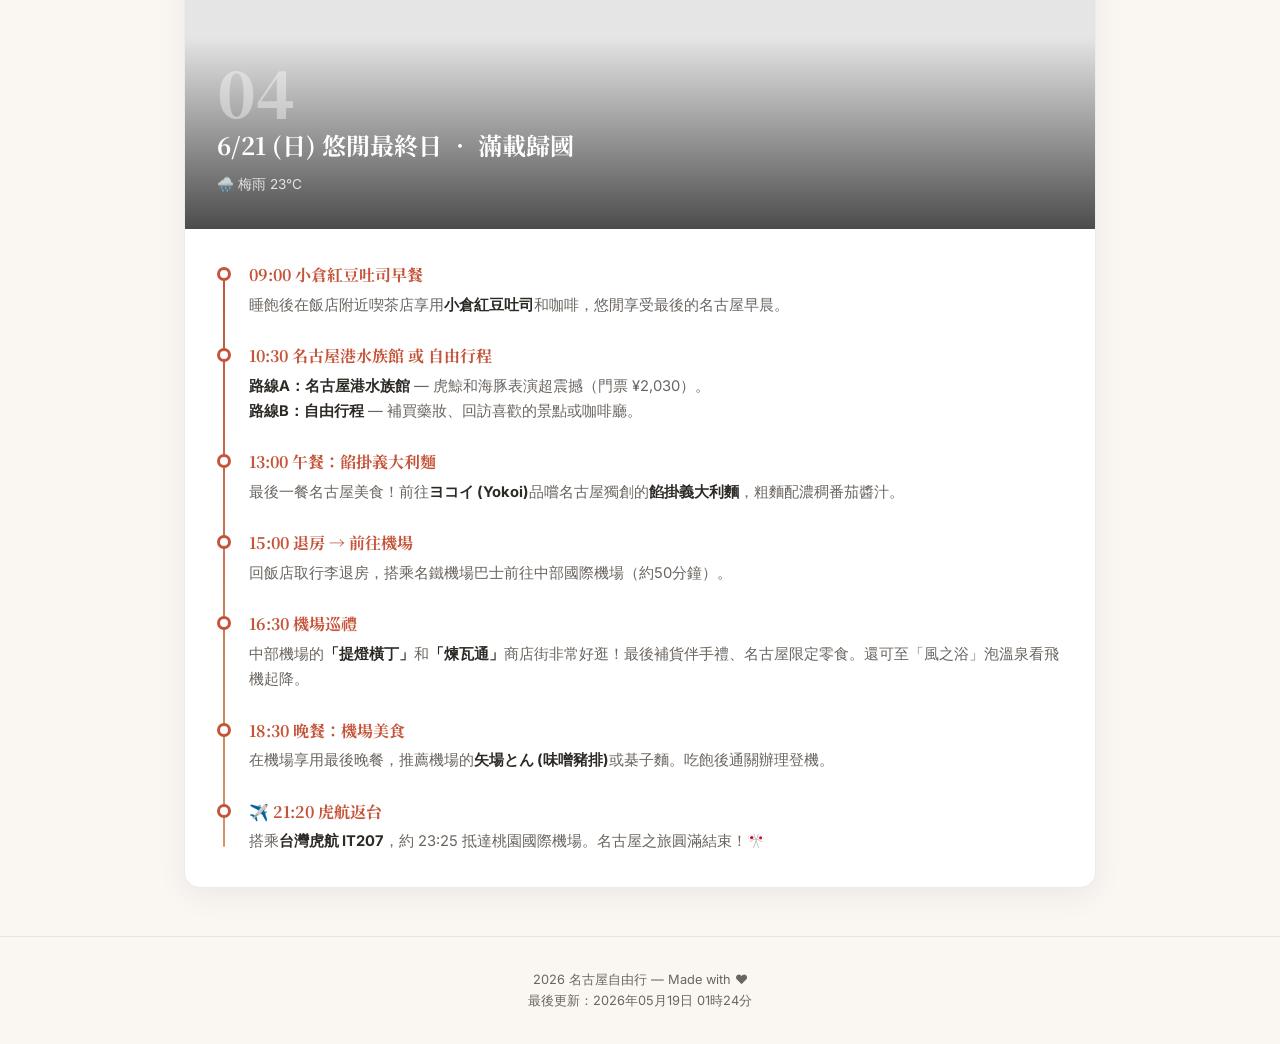
==== commit 3e7016f6: "Detailed 4-day itinerary: Peach MM28 02:10→06:05, Tigerair IT207 21:20→23:25, full timeline" ====
--- a/index.html
+++ b/index.html
@@ -115,33 +115,80 @@
 </div>
 
 <div id="tab-4days" class="tab-content active">
-<article class="day-chapter compact">
+
+<article class="day-chapter">
   <div class="day-hero" style="background-image:url(https://images.unsplash.com/photo-1674923207459-98ed5a4dcd06?auto=format&fit=crop&w=1200&q=80)">
     <div class="day-hero-overlay"></div>
-    <div class="day-hero-text"><span class="day-num">01</span><h3>抵達名古屋 ‧ 榮商圈初探</h3><span class="day-weather">☁️ 多雲 24°C</span></div>
-  </div>
-  <div class="day-body"><div class="timeline"><div class="tl-item"><div class="tl-dot"></div><div class="tl-content"><p>搭乘樂桃航空抵達中部國際機場、飯店 Check-in，晚上品嚐手羽先、逛綠洲 21。</p></div></div></div></div>
-</article>
-<article class="day-chapter compact">
+    <div class="day-hero-text"><span class="day-num">01</span><h3>6/18 (四) 紅眼抵達 ‧ 市區初探索</h3><span class="day-weather">☁️ 多雲 24°C</span></div>
+  </div>
+  <div class="day-body">
+    <div class="timeline">
+      <div class="tl-item"><div class="tl-dot"></div><div class="tl-content"><h4>✈️ 02:10 桃園出發</h4><p>搭乘<strong>樂桃航空 MM28</strong>紅眼班機，建議在機上補眠。約 06:05 抵達中部國際機場 (NGO)。</p></div></div>
+      <div class="tl-item"><div class="tl-dot"></div><div class="tl-content"><h4>07:00 機場→市區</h4><p>通關後搭乘<strong>名鐵機場巴士</strong>前往伏見/榮區域（約50分鐘，可用 Suica）。抵達後先至 <strong>hotel androoms 名古屋伏見</strong>寄放行李。</p></div></div>
+      <div class="tl-item"><div class="tl-dot"></div><div class="tl-content"><h4>08:30 Morning Service 早餐</h4><p>前往<strong>客美多咖啡 (コメダ)</strong>體驗名古屋獨有早餐文化！點一杯飲料就送厚片吐司和水煮蛋，招牌「シロノワール」丹麥鬆餅也必嚐。</p></div></div>
+      <div class="tl-item"><div class="tl-dot"></div><div class="tl-content"><h4>10:00 熱田神宮</h4><p>供奉三神器之一「草薙劍」的千年古社。森林參道靜謐莊嚴，約 1-1.5 小時可逛完。免費參拜。</p></div></div>
+      <div class="tl-item"><div class="tl-dot"></div><div class="tl-content"><h4>12:00 午餐：鰻魚飯三吃</h4><p>熱田神宮旁的<strong>蓬萊軒 (神宮店)</strong>，名古屋第一名物！先原味、再加蔥花山葵、最後茶泡飯，三種吃法一次滿足。</p></div></div>
+      <div class="tl-item"><div class="tl-dot"></div><div class="tl-content"><h4>14:00 飯店 Check-in ＆ 休息</h4><p>回飯店正式入住，稍作休息補眠（紅眼班機必備！）。建議小睡 1-2 小時恢復體力。</p></div></div>
+      <div class="tl-item"><div class="tl-dot"></div><div class="tl-content"><h4>16:30 久屋大通公園散步</h4><p>從飯店步行前往<strong>久屋大通公園</strong>，沿途感受名古屋的都市綠意。</p></div></div>
+      <div class="tl-item"><div class="tl-dot"></div><div class="tl-content"><h4>18:00 晚餐：手羽先</h4><p>前往<strong>世界の山ちゃん (榮店)</strong>品嚐名古屋式炸雞翅，外酥內嫩配啤酒絕配！</p></div></div>
+      <div class="tl-item"><div class="tl-dot"></div><div class="tl-content"><h4>19:30 綠洲21 夜景</h4><p>散步至<strong>綠洲21</strong>欣賞宇宙船造型建築的絢麗夜景，搭配旁邊的 <strong>MIRAI TOWER</strong> 日本最古電視塔。</p></div></div>
+    </div>
+  </div>
+</article>
+
+<article class="day-chapter">
   <div class="day-hero" style="background-image:url(https://images.unsplash.com/photo-1580651315530-69c8e0026377?auto=format&fit=crop&w=1200&q=80)">
     <div class="day-hero-overlay"></div>
-    <div class="day-hero-text"><span class="day-num">02</span><h3>經典必遊：名古屋城與豐田紀念館</h3><span class="day-weather">🌦️ 陰陣雨 25°C</span></div>
-  </div>
-  <div class="day-body"><div class="timeline"><div class="tl-item"><div class="tl-dot"></div><div class="tl-content"><p>上午前往名古屋城，下午參觀豐田產業技術紀念館，晚餐品嚐名古屋必吃鰻魚飯三吃。</p></div></div></div></div>
-</article>
-<article class="day-chapter compact">
+    <div class="day-hero-text"><span class="day-num">02</span><h3>6/19 (五) 名古屋城 ‧ 工業遺產巡禮</h3><span class="day-weather">🌦️ 陰陣雨 25°C</span></div>
+  </div>
+  <div class="day-body">
+    <div class="timeline">
+      <div class="tl-item"><div class="tl-dot"></div><div class="tl-content"><h4>09:00 名古屋城</h4><p>搭地鐵至市役所站，參觀<strong>名古屋城</strong>與本丸御殿，欣賞壯觀的金鯱與華麗障壁畫。門票 ¥500。</p></div></div>
+      <div class="tl-item"><div class="tl-dot"></div><div class="tl-content"><h4>11:00 金鯱橫丁午餐</h4><p>名古屋城旁的<strong>「金鯱橫丁」</strong>美食街，可品嚐味噌豬排、棊子麵、天むす等名古屋名物小吃。</p></div></div>
+      <div class="tl-item"><div class="tl-dot"></div><div class="tl-content"><h4>13:00 豐田產業技術紀念館</h4><p>搭地鐵至龜島站，參觀<strong>豐田產業技術紀念館</strong>。從紡織機到最新汽車科技的演進，互動展示豐富。門票 ¥500，約 2-3 小時。</p></div></div>
+      <div class="tl-item"><div class="tl-dot"></div><div class="tl-content"><h4>16:00 大須商店街</h4><p>前往名古屋的「原宿」——<strong>大須商店街</strong>。平價藥妝、二手衣物、動漫周邊、各國小吃應有盡有。可先在此購入藥妝。</p></div></div>
+      <div class="tl-item"><div class="tl-dot"></div><div class="tl-content"><h4>18:30 晚餐：味噌鍋燒烏龍麵</h4><p>前往<strong>山本屋總本家</strong>品嚐八丁味噌熬煮的濃厚湯底烏龍麵，冬夏皆宜的經典名古屋美食。</p></div></div>
+      <div class="tl-item"><div class="tl-dot"></div><div class="tl-content"><h4>20:00 榮商圈夜逛</h4><p>在榮商圈逛街消食，松坂屋、三越等百貨至 20:00 營業，唐吉訶德則營業至深夜。</p></div></div>
+    </div>
+  </div>
+</article>
+
+<article class="day-chapter">
   <div class="day-hero" style="background-image:url(https://images.unsplash.com/photo-1493976040374-85c8e12f0c0e?auto=format&fit=crop&w=1200&q=80)">
     <div class="day-hero-overlay"></div>
-    <div class="day-hero-text"><span class="day-num">03</span><h3>國寶古城與江戶風情</h3><span class="day-weather">☀️ 晴天 28°C</span></div>
-  </div>
-  <div class="day-body"><div class="timeline"><div class="tl-item"><div class="tl-dot"></div><div class="tl-content"><p>上午前往<strong>犬山城</strong>與<strong>城下町</strong>半日遊。下午返回市區，朝聖<strong>「寶可夢中心 Nagoya」</strong>。傍晚在榮商圈或大須商店街採買。晚餐享用味噌鍋燒烏龍麵或台灣拉麵。</p></div></div></div></div>
-</article>
-<article class="day-chapter compact">
+    <div class="day-hero-text"><span class="day-num">03</span><h3>6/20 (六) 犬山城 ‧ 寶可夢採買日</h3><span class="day-weather">☀️ 晴天 28°C</span></div>
+  </div>
+  <div class="day-body">
+    <div class="timeline">
+      <div class="tl-item"><div class="tl-dot"></div><div class="tl-content"><h4>08:30 出發前往犬山</h4><p>從名古屋搭乘<strong>名鐵犬山線</strong>前往犬山（約30分鐘）。</p></div></div>
+      <div class="tl-item"><div class="tl-dot"></div><div class="tl-content"><h4>09:15 犬山城</h4><p>參觀日本國寶<strong>犬山城</strong>，登上天守閣俯瞰木曾川壯麗美景。門票 ¥550。</p></div></div>
+      <div class="tl-item"><div class="tl-dot"></div><div class="tl-content"><h4>10:30 犬山城下町</h4><p>漫步城下町，品嚐<strong>三色丸子、飛驒牛握壽司</strong>，前往超靈驗的<strong>三光稻荷神社</strong>洗錢求財、拍粉紅繪馬。</p></div></div>
+      <div class="tl-item"><div class="tl-dot"></div><div class="tl-content"><h4>12:30 午餐：田樂豆腐 / 城下町小吃</h4><p>在城下町找間店坐下來品嚐犬山特色的<strong>田樂味噌豆腐</strong>，或繼續邊走邊吃。</p></div></div>
+      <div class="tl-item"><div class="tl-dot"></div><div class="tl-content"><h4>14:00 返回名古屋</h4><p>搭名鐵返回市區，前往榮區松坂屋百貨。</p></div></div>
+      <div class="tl-item"><div class="tl-dot"></div><div class="tl-content"><h4>14:45 寶可夢中心 Nagoya</h4><p>朝聖<strong>松坂屋百貨本館5F 寶可夢中心</strong>！入手名古屋限定的金鯱裝皮卡丘、中日龍球衣皮卡丘等獨家商品。</p></div></div>
+      <div class="tl-item"><div class="tl-dot"></div><div class="tl-content"><h4>16:30 伴手禮採買</h4><p>在名古屋車站的<strong>地下街</strong>採買坂角蝦餅、外郎、小倉吐司脆餅等伴手禮。地下街非常龐大，建議先鎖定目標。</p></div></div>
+      <div class="tl-item"><div class="tl-dot"></div><div class="tl-content"><h4>18:30 晚餐：台灣拉麵 或 味噌豬排</h4><p>前往<strong>味仙 (矢場町店)</strong>品嚐名古屋原創台灣拉麵，或至<strong>矢場とん</strong>吃味噌炸豬排。</p></div></div>
+      <div class="tl-item"><div class="tl-dot"></div><div class="tl-content"><h4>20:00 整理行李</h4><p>回飯店整理戰利品，確認回程行李重量。⚠️ 虎航隨身行李限 10kg！超重建議善用託運。</p></div></div>
+    </div>
+  </div>
+</article>
+
+<article class="day-chapter">
   <div class="day-hero" style="background-image:url(https://images.unsplash.com/photo-1525351484163-7529414344d8?auto=format&fit=crop&w=1200&q=80)">
     <div class="day-hero-overlay"></div>
-    <div class="day-hero-text"><span class="day-num">04</span><h3>名古屋早餐文化 ‧ 準備賦歸</h3><span class="day-weather">🌧️ 梅雨 23°C</span></div>
-  </div>
-  <div class="day-body"><div class="timeline"><div class="tl-item"><div class="tl-dot"></div><div class="tl-content"><p>體驗點咖啡送吐司的名古屋早餐文化，隨後提早前往中部國際機場採買免稅品，並搭乘台灣虎航平安返台。</p></div></div></div></div>
+    <div class="day-hero-text"><span class="day-num">04</span><h3>6/21 (日) 悠閒最終日 ‧ 滿載歸國</h3><span class="day-weather">🌧️ 梅雨 23°C</span></div>
+  </div>
+  <div class="day-body">
+    <div class="timeline">
+      <div class="tl-item"><div class="tl-dot"></div><div class="tl-content"><h4>09:00 小倉紅豆吐司早餐</h4><p>睡飽後在飯店附近喫茶店享用<strong>小倉紅豆吐司</strong>和咖啡，悠閒享受最後的名古屋早晨。</p></div></div>
+      <div class="tl-item"><div class="tl-dot"></div><div class="tl-content"><h4>10:30 名古屋港水族館 或 自由行程</h4><p><strong>路線A：名古屋港水族館</strong> — 虎鯨和海豚表演超震撼（門票 ¥2,030）。<br><strong>路線B：自由行程</strong> — 補買藥妝、回訪喜歡的景點或咖啡廳。</p></div></div>
+      <div class="tl-item"><div class="tl-dot"></div><div class="tl-content"><h4>13:00 午餐：餡掛義大利麵</h4><p>最後一餐名古屋美食！前往<strong>ヨコイ (Yokoi)</strong>品嚐名古屋獨創的<strong>餡掛義大利麵</strong>，粗麵配濃稠番茄醬汁。</p></div></div>
+      <div class="tl-item"><div class="tl-dot"></div><div class="tl-content"><h4>15:00 退房 → 前往機場</h4><p>回飯店取行李退房，搭乘名鐵機場巴士前往中部國際機場（約50分鐘）。</p></div></div>
+      <div class="tl-item"><div class="tl-dot"></div><div class="tl-content"><h4>16:30 機場巡禮</h4><p>中部機場的<strong>「提燈橫丁」</strong>和<strong>「煉瓦通」</strong>商店街非常好逛！最後補貨伴手禮、名古屋限定零食。還可至「風之浴」泡溫泉看飛機起降。</p></div></div>
+      <div class="tl-item"><div class="tl-dot"></div><div class="tl-content"><h4>18:30 晚餐：機場美食</h4><p>在機場享用最後晚餐，推薦機場的<strong>矢場とん (味噌豬排)</strong>或棊子麵。吃飽後通關辦理登機。</p></div></div>
+      <div class="tl-item"><div class="tl-dot"></div><div class="tl-content"><h4>✈️ 21:20 虎航返台</h4><p>搭乘<strong>台灣虎航 IT207</strong>，約 23:25 抵達桃園國際機場。名古屋之旅圓滿結束！🎌</p></div></div>
+    </div>
+  </div>
 </article>
 </div>
 
@@ -251,7 +298,7 @@
   slogan: '質感住宿 ‧ 深度慢遊 ‧ 美食巡禮',
   airline: '樂桃航空(去) / 台灣虎航(回)',
   airlineTip: '💡 去程樂桃，回程虎航 (隨身行李10kg優勢)。',
-  lastUpdated: '2026年05月18日 10時15分',
+  lastUpdated: '2026年05月19日 01時24分',
 };
 // ===== 以上為設定區 =====
 
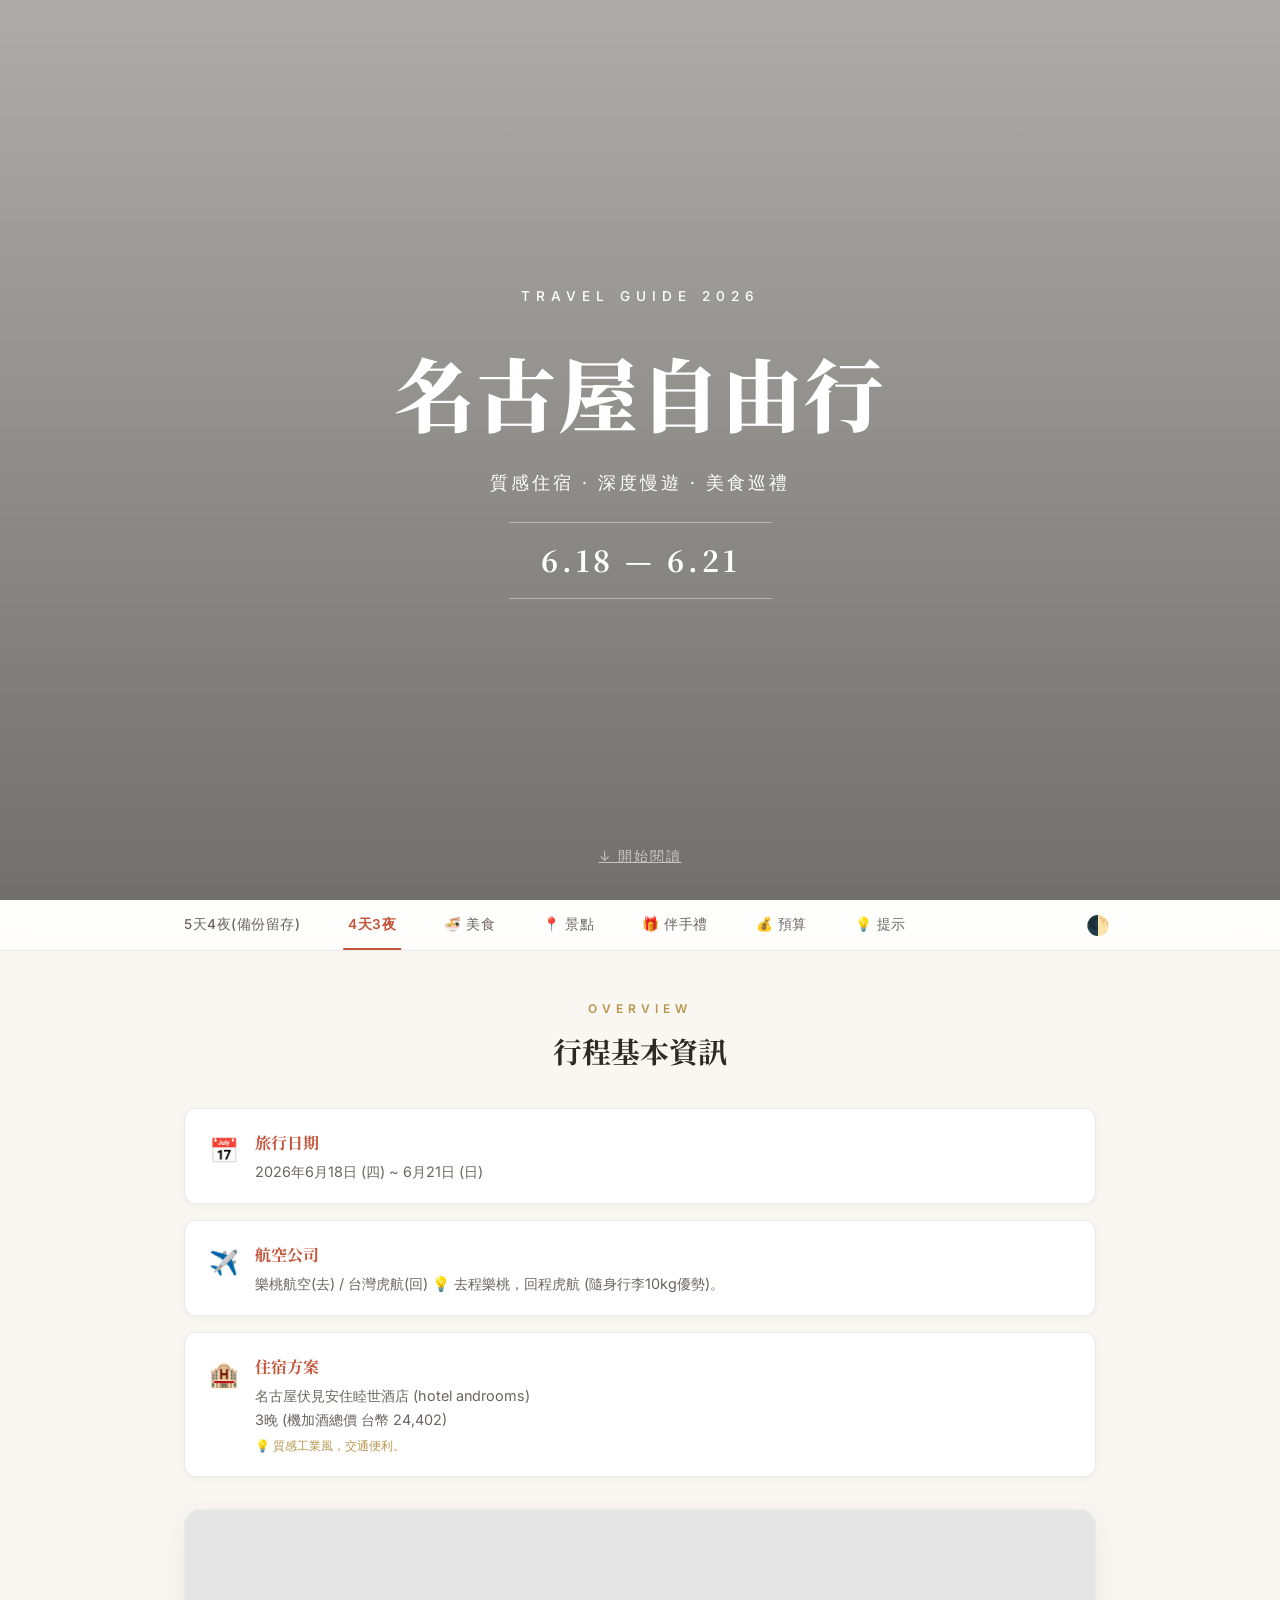
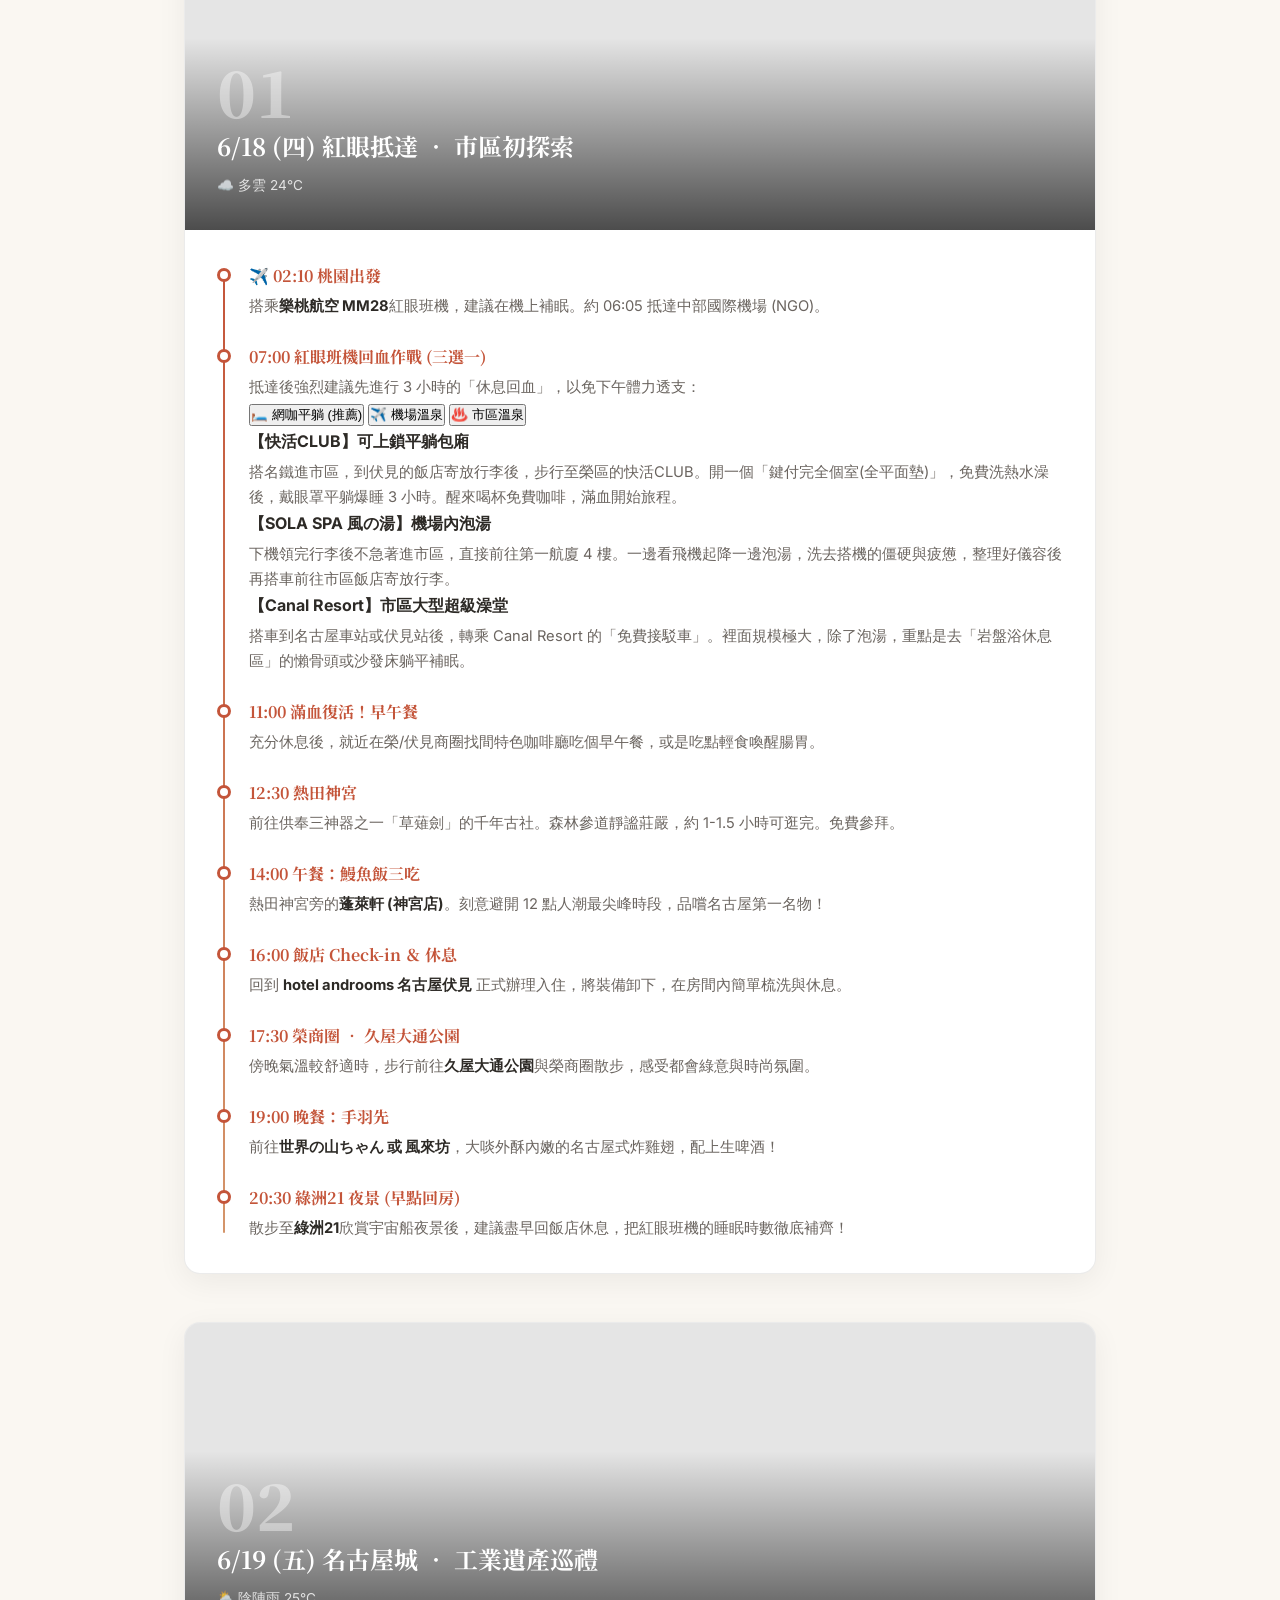
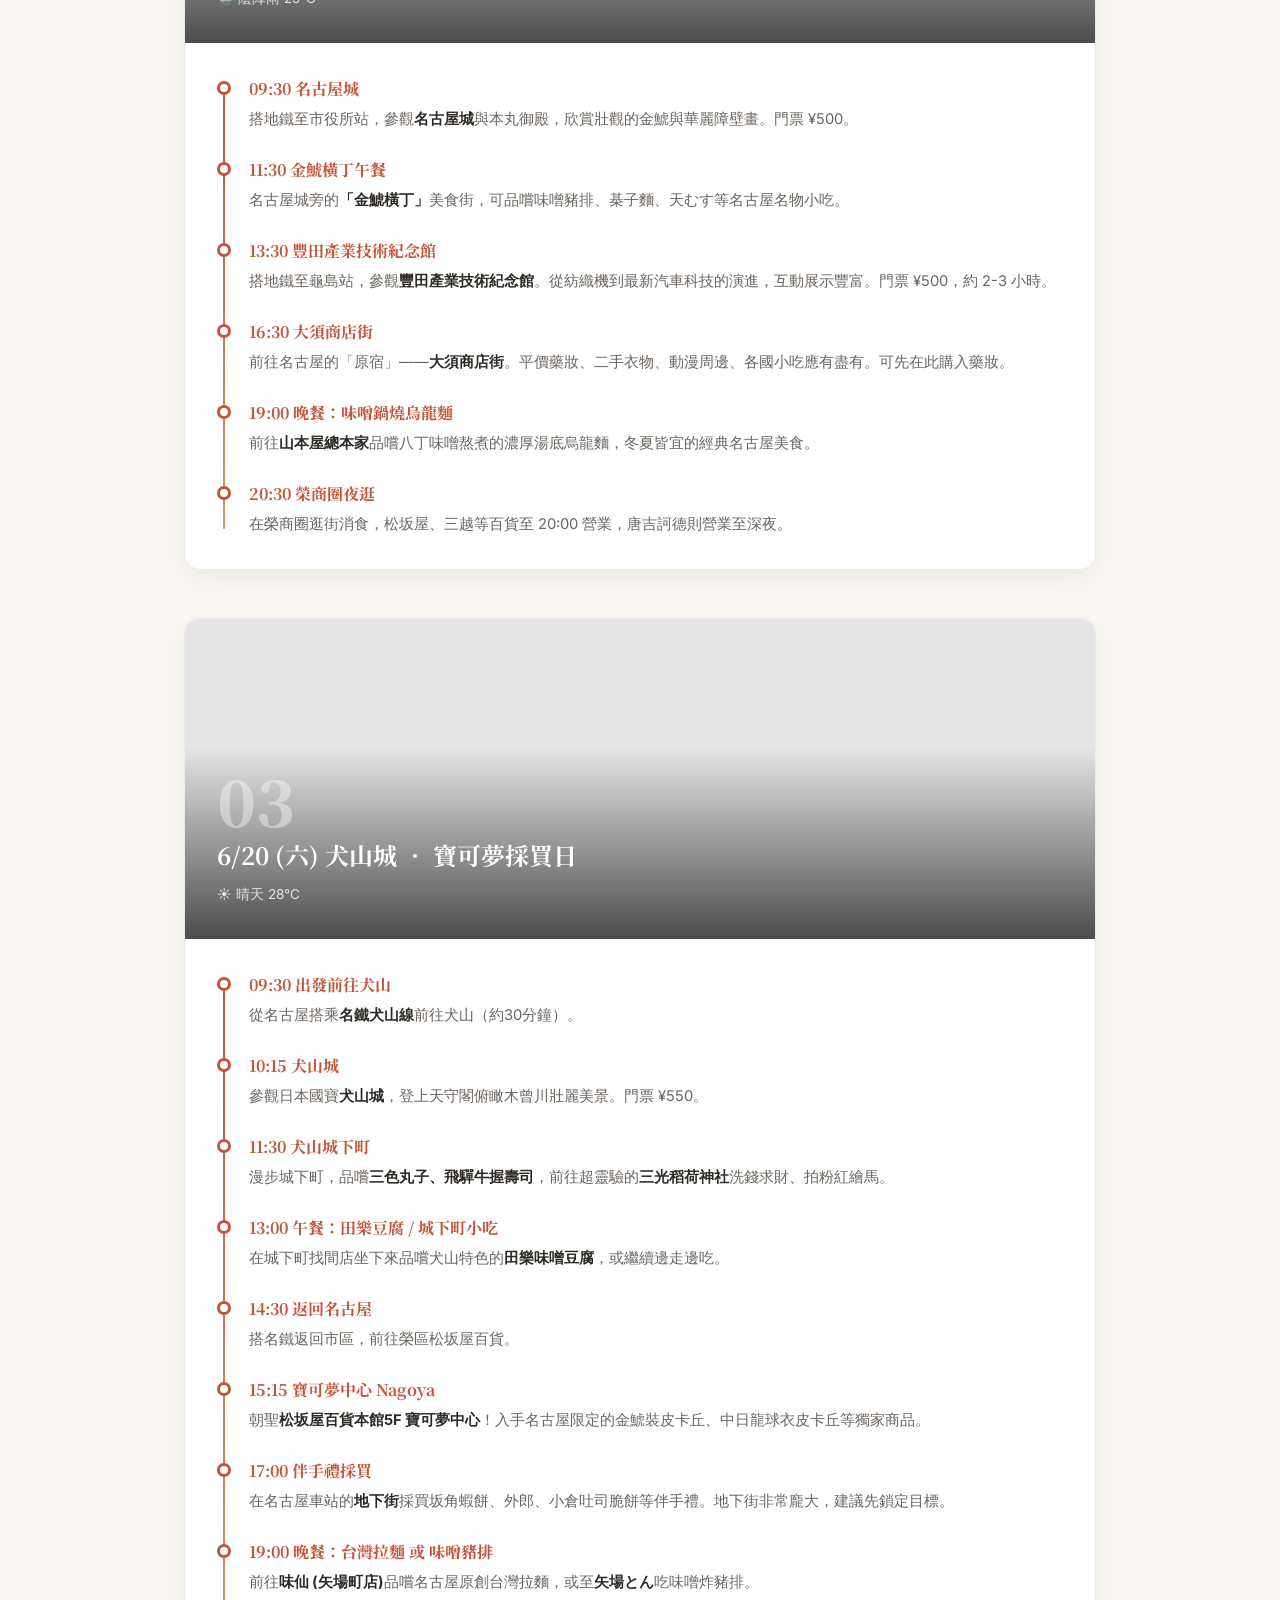
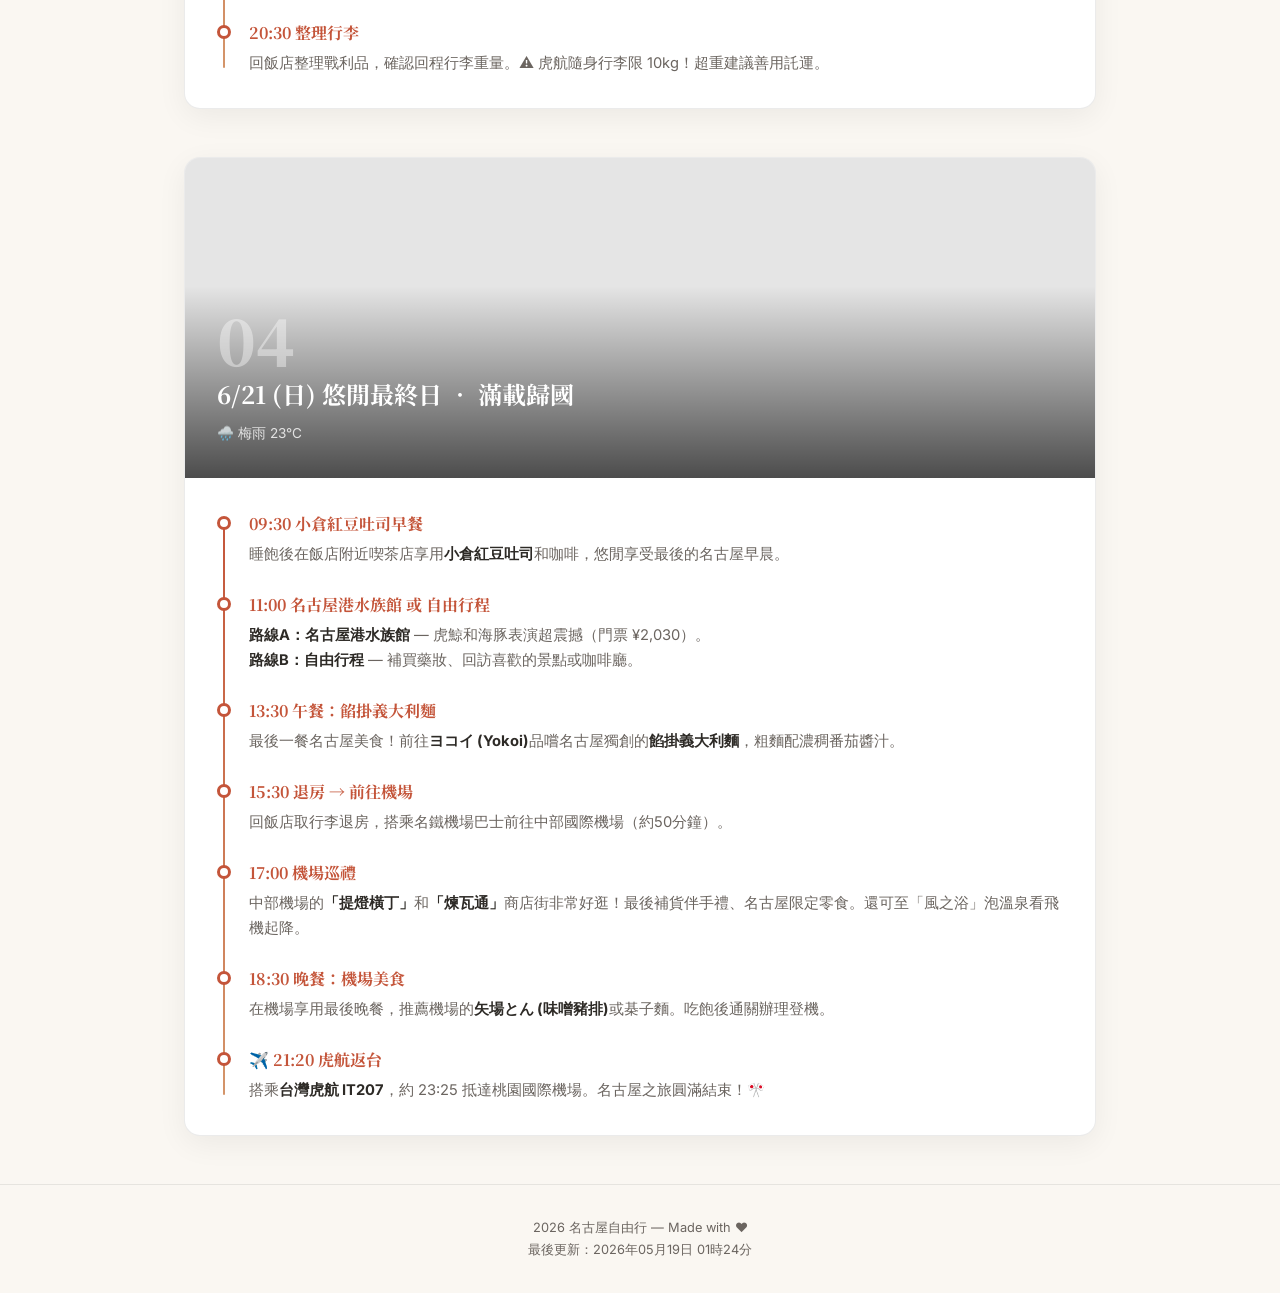
==== commit c02c68f3: "Update: Shift start times for Days 2, 3, 4 to 09:30 AM and adjust subsequent schedule" ====
--- a/index.html
+++ b/index.html
@@ -124,14 +124,36 @@
   <div class="day-body">
     <div class="timeline">
       <div class="tl-item"><div class="tl-dot"></div><div class="tl-content"><h4>✈️ 02:10 桃園出發</h4><p>搭乘<strong>樂桃航空 MM28</strong>紅眼班機，建議在機上補眠。約 06:05 抵達中部國際機場 (NGO)。</p></div></div>
-      <div class="tl-item"><div class="tl-dot"></div><div class="tl-content"><h4>07:00 機場→市區</h4><p>通關後搭乘<strong>名鐵機場巴士</strong>前往伏見/榮區域（約50分鐘，可用 Suica）。抵達後先至 <strong>hotel androoms 名古屋伏見</strong>寄放行李。</p></div></div>
-      <div class="tl-item"><div class="tl-dot"></div><div class="tl-content"><h4>08:30 Morning Service 早餐</h4><p>前往<strong>客美多咖啡 (コメダ)</strong>體驗名古屋獨有早餐文化！點一杯飲料就送厚片吐司和水煮蛋，招牌「シロノワール」丹麥鬆餅也必嚐。</p></div></div>
-      <div class="tl-item"><div class="tl-dot"></div><div class="tl-content"><h4>10:00 熱田神宮</h4><p>供奉三神器之一「草薙劍」的千年古社。森林參道靜謐莊嚴，約 1-1.5 小時可逛完。免費參拜。</p></div></div>
-      <div class="tl-item"><div class="tl-dot"></div><div class="tl-content"><h4>12:00 午餐：鰻魚飯三吃</h4><p>熱田神宮旁的<strong>蓬萊軒 (神宮店)</strong>，名古屋第一名物！先原味、再加蔥花山葵、最後茶泡飯，三種吃法一次滿足。</p></div></div>
-      <div class="tl-item"><div class="tl-dot"></div><div class="tl-content"><h4>14:00 飯店 Check-in ＆ 休息</h4><p>回飯店正式入住，稍作休息補眠（紅眼班機必備！）。建議小睡 1-2 小時恢復體力。</p></div></div>
-      <div class="tl-item"><div class="tl-dot"></div><div class="tl-content"><h4>16:30 久屋大通公園散步</h4><p>從飯店步行前往<strong>久屋大通公園</strong>，沿途感受名古屋的都市綠意。</p></div></div>
-      <div class="tl-item"><div class="tl-dot"></div><div class="tl-content"><h4>18:00 晚餐：手羽先</h4><p>前往<strong>世界の山ちゃん (榮店)</strong>品嚐名古屋式炸雞翅，外酥內嫩配啤酒絕配！</p></div></div>
-      <div class="tl-item"><div class="tl-dot"></div><div class="tl-content"><h4>19:30 綠洲21 夜景</h4><p>散步至<strong>綠洲21</strong>欣賞宇宙船造型建築的絢麗夜景，搭配旁邊的 <strong>MIRAI TOWER</strong> 日本最古電視塔。</p></div></div>
+      <div class="tl-item"><div class="tl-dot"></div><div class="tl-content">
+        <h4>07:00 紅眼班機回血作戰 (三選一)</h4>
+        <p>抵達後強烈建議先進行 3 小時的「休息回血」，以免下午體力透支：</p>
+        
+        <div class="mini-tabs">
+            <button class="mini-tab-btn active" onclick="openMiniTab(this, 'opt-netcafe', 'day1-opt')">🛏️ 網咖平躺 (推薦)</button>
+            <button class="mini-tab-btn" onclick="openMiniTab(this, 'opt-airport', 'day1-opt')">✈️ 機場溫泉</button>
+            <button class="mini-tab-btn" onclick="openMiniTab(this, 'opt-city', 'day1-opt')">♨️ 市區溫泉</button>
+        </div>
+        
+        <div id="opt-netcafe" class="mini-tab-content day1-opt-content active">
+            <strong>【快活CLUB】可上鎖平躺包廂</strong><br>
+            <p style="margin-top:5px; margin-bottom:0;">搭名鐵進市區，到伏見的飯店寄放行李後，步行至榮區的快活CLUB。開一個「鍵付完全個室(全平面墊)」，免費洗熱水澡後，戴眼罩平躺爆睡 3 小時。醒來喝杯免費咖啡，滿血開始旅程。</p>
+        </div>
+        <div id="opt-airport" class="mini-tab-content day1-opt-content">
+            <strong>【SOLA SPA 風の湯】機場內泡湯</strong><br>
+            <p style="margin-top:5px; margin-bottom:0;">下機領完行李後不急著進市區，直接前往第一航廈 4 樓。一邊看飛機起降一邊泡湯，洗去搭機的僵硬與疲憊，整理好儀容後再搭車前往市區飯店寄放行李。</p>
+        </div>
+        <div id="opt-city" class="mini-tab-content day1-opt-content">
+            <strong>【Canal Resort】市區大型超級澡堂</strong><br>
+            <p style="margin-top:5px; margin-bottom:0;">搭車到名古屋車站或伏見站後，轉乘 Canal Resort 的「免費接駁車」。裡面規模極大，除了泡湯，重點是去「岩盤浴休息區」的懶骨頭或沙發床躺平補眠。</p>
+        </div>
+      </div></div>
+      <div class="tl-item"><div class="tl-dot"></div><div class="tl-content"><h4>11:00 滿血復活！早午餐</h4><p>充分休息後，就近在榮/伏見商圈找間特色咖啡廳吃個早午餐，或是吃點輕食喚醒腸胃。</p></div></div>
+      <div class="tl-item"><div class="tl-dot"></div><div class="tl-content"><h4>12:30 熱田神宮</h4><p>前往供奉三神器之一「草薙劍」的千年古社。森林參道靜謐莊嚴，約 1-1.5 小時可逛完。免費參拜。</p></div></div>
+      <div class="tl-item"><div class="tl-dot"></div><div class="tl-content"><h4>14:00 午餐：鰻魚飯三吃</h4><p>熱田神宮旁的<strong>蓬萊軒 (神宮店)</strong>。刻意避開 12 點人潮最尖峰時段，品嚐名古屋第一名物！</p></div></div>
+      <div class="tl-item"><div class="tl-dot"></div><div class="tl-content"><h4>16:00 飯店 Check-in ＆ 休息</h4><p>回到 <strong>hotel androoms 名古屋伏見</strong> 正式辦理入住，將裝備卸下，在房間內簡單梳洗與休息。</p></div></div>
+      <div class="tl-item"><div class="tl-dot"></div><div class="tl-content"><h4>17:30 榮商圈 ‧ 久屋大通公園</h4><p>傍晚氣溫較舒適時，步行前往<strong>久屋大通公園</strong>與榮商圈散步，感受都會綠意與時尚氛圍。</p></div></div>
+      <div class="tl-item"><div class="tl-dot"></div><div class="tl-content"><h4>19:00 晚餐：手羽先</h4><p>前往<strong>世界の山ちゃん 或 風來坊</strong>，大啖外酥內嫩的名古屋式炸雞翅，配上生啤酒！</p></div></div>
+      <div class="tl-item"><div class="tl-dot"></div><div class="tl-content"><h4>20:30 綠洲21 夜景 (早點回房)</h4><p>散步至<strong>綠洲21</strong>欣賞宇宙船夜景後，建議盡早回飯店休息，把紅眼班機的睡眠時數徹底補齊！</p></div></div>
     </div>
   </div>
 </article>
@@ -143,12 +165,12 @@
   </div>
   <div class="day-body">
     <div class="timeline">
-      <div class="tl-item"><div class="tl-dot"></div><div class="tl-content"><h4>09:00 名古屋城</h4><p>搭地鐵至市役所站，參觀<strong>名古屋城</strong>與本丸御殿，欣賞壯觀的金鯱與華麗障壁畫。門票 ¥500。</p></div></div>
-      <div class="tl-item"><div class="tl-dot"></div><div class="tl-content"><h4>11:00 金鯱橫丁午餐</h4><p>名古屋城旁的<strong>「金鯱橫丁」</strong>美食街，可品嚐味噌豬排、棊子麵、天むす等名古屋名物小吃。</p></div></div>
-      <div class="tl-item"><div class="tl-dot"></div><div class="tl-content"><h4>13:00 豐田產業技術紀念館</h4><p>搭地鐵至龜島站，參觀<strong>豐田產業技術紀念館</strong>。從紡織機到最新汽車科技的演進，互動展示豐富。門票 ¥500，約 2-3 小時。</p></div></div>
-      <div class="tl-item"><div class="tl-dot"></div><div class="tl-content"><h4>16:00 大須商店街</h4><p>前往名古屋的「原宿」——<strong>大須商店街</strong>。平價藥妝、二手衣物、動漫周邊、各國小吃應有盡有。可先在此購入藥妝。</p></div></div>
-      <div class="tl-item"><div class="tl-dot"></div><div class="tl-content"><h4>18:30 晚餐：味噌鍋燒烏龍麵</h4><p>前往<strong>山本屋總本家</strong>品嚐八丁味噌熬煮的濃厚湯底烏龍麵，冬夏皆宜的經典名古屋美食。</p></div></div>
-      <div class="tl-item"><div class="tl-dot"></div><div class="tl-content"><h4>20:00 榮商圈夜逛</h4><p>在榮商圈逛街消食，松坂屋、三越等百貨至 20:00 營業，唐吉訶德則營業至深夜。</p></div></div>
+      <div class="tl-item"><div class="tl-dot"></div><div class="tl-content"><h4>09:30 名古屋城</h4><p>搭地鐵至市役所站，參觀<strong>名古屋城</strong>與本丸御殿，欣賞壯觀的金鯱與華麗障壁畫。門票 ¥500。</p></div></div>
+      <div class="tl-item"><div class="tl-dot"></div><div class="tl-content"><h4>11:30 金鯱橫丁午餐</h4><p>名古屋城旁的<strong>「金鯱橫丁」</strong>美食街，可品嚐味噌豬排、棊子麵、天むす等名古屋名物小吃。</p></div></div>
+      <div class="tl-item"><div class="tl-dot"></div><div class="tl-content"><h4>13:30 豐田產業技術紀念館</h4><p>搭地鐵至龜島站，參觀<strong>豐田產業技術紀念館</strong>。從紡織機到最新汽車科技的演進，互動展示豐富。門票 ¥500，約 2-3 小時。</p></div></div>
+      <div class="tl-item"><div class="tl-dot"></div><div class="tl-content"><h4>16:30 大須商店街</h4><p>前往名古屋的「原宿」——<strong>大須商店街</strong>。平價藥妝、二手衣物、動漫周邊、各國小吃應有盡有。可先在此購入藥妝。</p></div></div>
+      <div class="tl-item"><div class="tl-dot"></div><div class="tl-content"><h4>19:00 晚餐：味噌鍋燒烏龍麵</h4><p>前往<strong>山本屋總本家</strong>品嚐八丁味噌熬煮的濃厚湯底烏龍麵，冬夏皆宜的經典名古屋美食。</p></div></div>
+      <div class="tl-item"><div class="tl-dot"></div><div class="tl-content"><h4>20:30 榮商圈夜逛</h4><p>在榮商圈逛街消食，松坂屋、三越等百貨至 20:00 營業，唐吉訶德則營業至深夜。</p></div></div>
     </div>
   </div>
 </article>
@@ -160,15 +182,15 @@
   </div>
   <div class="day-body">
     <div class="timeline">
-      <div class="tl-item"><div class="tl-dot"></div><div class="tl-content"><h4>08:30 出發前往犬山</h4><p>從名古屋搭乘<strong>名鐵犬山線</strong>前往犬山（約30分鐘）。</p></div></div>
-      <div class="tl-item"><div class="tl-dot"></div><div class="tl-content"><h4>09:15 犬山城</h4><p>參觀日本國寶<strong>犬山城</strong>，登上天守閣俯瞰木曾川壯麗美景。門票 ¥550。</p></div></div>
-      <div class="tl-item"><div class="tl-dot"></div><div class="tl-content"><h4>10:30 犬山城下町</h4><p>漫步城下町，品嚐<strong>三色丸子、飛驒牛握壽司</strong>，前往超靈驗的<strong>三光稻荷神社</strong>洗錢求財、拍粉紅繪馬。</p></div></div>
-      <div class="tl-item"><div class="tl-dot"></div><div class="tl-content"><h4>12:30 午餐：田樂豆腐 / 城下町小吃</h4><p>在城下町找間店坐下來品嚐犬山特色的<strong>田樂味噌豆腐</strong>，或繼續邊走邊吃。</p></div></div>
-      <div class="tl-item"><div class="tl-dot"></div><div class="tl-content"><h4>14:00 返回名古屋</h4><p>搭名鐵返回市區，前往榮區松坂屋百貨。</p></div></div>
-      <div class="tl-item"><div class="tl-dot"></div><div class="tl-content"><h4>14:45 寶可夢中心 Nagoya</h4><p>朝聖<strong>松坂屋百貨本館5F 寶可夢中心</strong>！入手名古屋限定的金鯱裝皮卡丘、中日龍球衣皮卡丘等獨家商品。</p></div></div>
-      <div class="tl-item"><div class="tl-dot"></div><div class="tl-content"><h4>16:30 伴手禮採買</h4><p>在名古屋車站的<strong>地下街</strong>採買坂角蝦餅、外郎、小倉吐司脆餅等伴手禮。地下街非常龐大，建議先鎖定目標。</p></div></div>
-      <div class="tl-item"><div class="tl-dot"></div><div class="tl-content"><h4>18:30 晚餐：台灣拉麵 或 味噌豬排</h4><p>前往<strong>味仙 (矢場町店)</strong>品嚐名古屋原創台灣拉麵，或至<strong>矢場とん</strong>吃味噌炸豬排。</p></div></div>
-      <div class="tl-item"><div class="tl-dot"></div><div class="tl-content"><h4>20:00 整理行李</h4><p>回飯店整理戰利品，確認回程行李重量。⚠️ 虎航隨身行李限 10kg！超重建議善用託運。</p></div></div>
+      <div class="tl-item"><div class="tl-dot"></div><div class="tl-content"><h4>09:30 出發前往犬山</h4><p>從名古屋搭乘<strong>名鐵犬山線</strong>前往犬山（約30分鐘）。</p></div></div>
+      <div class="tl-item"><div class="tl-dot"></div><div class="tl-content"><h4>10:15 犬山城</h4><p>參觀日本國寶<strong>犬山城</strong>，登上天守閣俯瞰木曾川壯麗美景。門票 ¥550。</p></div></div>
+      <div class="tl-item"><div class="tl-dot"></div><div class="tl-content"><h4>11:30 犬山城下町</h4><p>漫步城下町，品嚐<strong>三色丸子、飛驒牛握壽司</strong>，前往超靈驗的<strong>三光稻荷神社</strong>洗錢求財、拍粉紅繪馬。</p></div></div>
+      <div class="tl-item"><div class="tl-dot"></div><div class="tl-content"><h4>13:00 午餐：田樂豆腐 / 城下町小吃</h4><p>在城下町找間店坐下來品嚐犬山特色的<strong>田樂味噌豆腐</strong>，或繼續邊走邊吃。</p></div></div>
+      <div class="tl-item"><div class="tl-dot"></div><div class="tl-content"><h4>14:30 返回名古屋</h4><p>搭名鐵返回市區，前往榮區松坂屋百貨。</p></div></div>
+      <div class="tl-item"><div class="tl-dot"></div><div class="tl-content"><h4>15:15 寶可夢中心 Nagoya</h4><p>朝聖<strong>松坂屋百貨本館5F 寶可夢中心</strong>！入手名古屋限定的金鯱裝皮卡丘、中日龍球衣皮卡丘等獨家商品。</p></div></div>
+      <div class="tl-item"><div class="tl-dot"></div><div class="tl-content"><h4>17:00 伴手禮採買</h4><p>在名古屋車站的<strong>地下街</strong>採買坂角蝦餅、外郎、小倉吐司脆餅等伴手禮。地下街非常龐大，建議先鎖定目標。</p></div></div>
+      <div class="tl-item"><div class="tl-dot"></div><div class="tl-content"><h4>19:00 晚餐：台灣拉麵 或 味噌豬排</h4><p>前往<strong>味仙 (矢場町店)</strong>品嚐名古屋原創台灣拉麵，或至<strong>矢場とん</strong>吃味噌炸豬排。</p></div></div>
+      <div class="tl-item"><div class="tl-dot"></div><div class="tl-content"><h4>20:30 整理行李</h4><p>回飯店整理戰利品，確認回程行李重量。⚠️ 虎航隨身行李限 10kg！超重建議善用託運。</p></div></div>
     </div>
   </div>
 </article>
@@ -180,11 +202,11 @@
   </div>
   <div class="day-body">
     <div class="timeline">
-      <div class="tl-item"><div class="tl-dot"></div><div class="tl-content"><h4>09:00 小倉紅豆吐司早餐</h4><p>睡飽後在飯店附近喫茶店享用<strong>小倉紅豆吐司</strong>和咖啡，悠閒享受最後的名古屋早晨。</p></div></div>
-      <div class="tl-item"><div class="tl-dot"></div><div class="tl-content"><h4>10:30 名古屋港水族館 或 自由行程</h4><p><strong>路線A：名古屋港水族館</strong> — 虎鯨和海豚表演超震撼（門票 ¥2,030）。<br><strong>路線B：自由行程</strong> — 補買藥妝、回訪喜歡的景點或咖啡廳。</p></div></div>
-      <div class="tl-item"><div class="tl-dot"></div><div class="tl-content"><h4>13:00 午餐：餡掛義大利麵</h4><p>最後一餐名古屋美食！前往<strong>ヨコイ (Yokoi)</strong>品嚐名古屋獨創的<strong>餡掛義大利麵</strong>，粗麵配濃稠番茄醬汁。</p></div></div>
-      <div class="tl-item"><div class="tl-dot"></div><div class="tl-content"><h4>15:00 退房 → 前往機場</h4><p>回飯店取行李退房，搭乘名鐵機場巴士前往中部國際機場（約50分鐘）。</p></div></div>
-      <div class="tl-item"><div class="tl-dot"></div><div class="tl-content"><h4>16:30 機場巡禮</h4><p>中部機場的<strong>「提燈橫丁」</strong>和<strong>「煉瓦通」</strong>商店街非常好逛！最後補貨伴手禮、名古屋限定零食。還可至「風之浴」泡溫泉看飛機起降。</p></div></div>
+      <div class="tl-item"><div class="tl-dot"></div><div class="tl-content"><h4>09:30 小倉紅豆吐司早餐</h4><p>睡飽後在飯店附近喫茶店享用<strong>小倉紅豆吐司</strong>和咖啡，悠閒享受最後的名古屋早晨。</p></div></div>
+      <div class="tl-item"><div class="tl-dot"></div><div class="tl-content"><h4>11:00 名古屋港水族館 或 自由行程</h4><p><strong>路線A：名古屋港水族館</strong> — 虎鯨和海豚表演超震撼（門票 ¥2,030）。<br><strong>路線B：自由行程</strong> — 補買藥妝、回訪喜歡的景點或咖啡廳。</p></div></div>
+      <div class="tl-item"><div class="tl-dot"></div><div class="tl-content"><h4>13:30 午餐：餡掛義大利麵</h4><p>最後一餐名古屋美食！前往<strong>ヨコイ (Yokoi)</strong>品嚐名古屋獨創的<strong>餡掛義大利麵</strong>，粗麵配濃稠番茄醬汁。</p></div></div>
+      <div class="tl-item"><div class="tl-dot"></div><div class="tl-content"><h4>15:30 退房 → 前往機場</h4><p>回飯店取行李退房，搭乘名鐵機場巴士前往中部國際機場（約50分鐘）。</p></div></div>
+      <div class="tl-item"><div class="tl-dot"></div><div class="tl-content"><h4>17:00 機場巡禮</h4><p>中部機場的<strong>「提燈橫丁」</strong>和<strong>「煉瓦通」</strong>商店街非常好逛！最後補貨伴手禮、名古屋限定零食。還可至「風之浴」泡溫泉看飛機起降。</p></div></div>
       <div class="tl-item"><div class="tl-dot"></div><div class="tl-content"><h4>18:30 晚餐：機場美食</h4><p>在機場享用最後晚餐，推薦機場的<strong>矢場とん (味噌豬排)</strong>或棊子麵。吃飽後通關辦理登機。</p></div></div>
       <div class="tl-item"><div class="tl-dot"></div><div class="tl-content"><h4>✈️ 21:20 虎航返台</h4><p>搭乘<strong>台灣虎航 IT207</strong>，約 23:25 抵達桃園國際機場。名古屋之旅圓滿結束！🎌</p></div></div>
     </div>
@@ -320,7 +342,19 @@
   });
 }
 
-function openTab(btn, tabId) {
+
+        function openMiniTab(btn, tabId, groupName) {
+            // Find all content in this group and hide them
+            document.querySelectorAll('.' + groupName + '-content').forEach(t => t.classList.remove('active'));
+            // Find all buttons in this group and remove active class
+            btn.closest('.mini-tabs').querySelectorAll('.mini-tab-btn').forEach(b => b.classList.remove('active'));
+            
+            // Show the selected content and activate button
+            document.getElementById(tabId).classList.add('active');
+            btn.classList.add('active');
+        }
+
+        function openTab(btn, tabId) {
   document.querySelectorAll(".tab-content").forEach(t => t.classList.remove("active"));
   document.querySelectorAll(".toc-btn").forEach(b => b.classList.remove("active"));
   document.getElementById(tabId).classList.add("active");
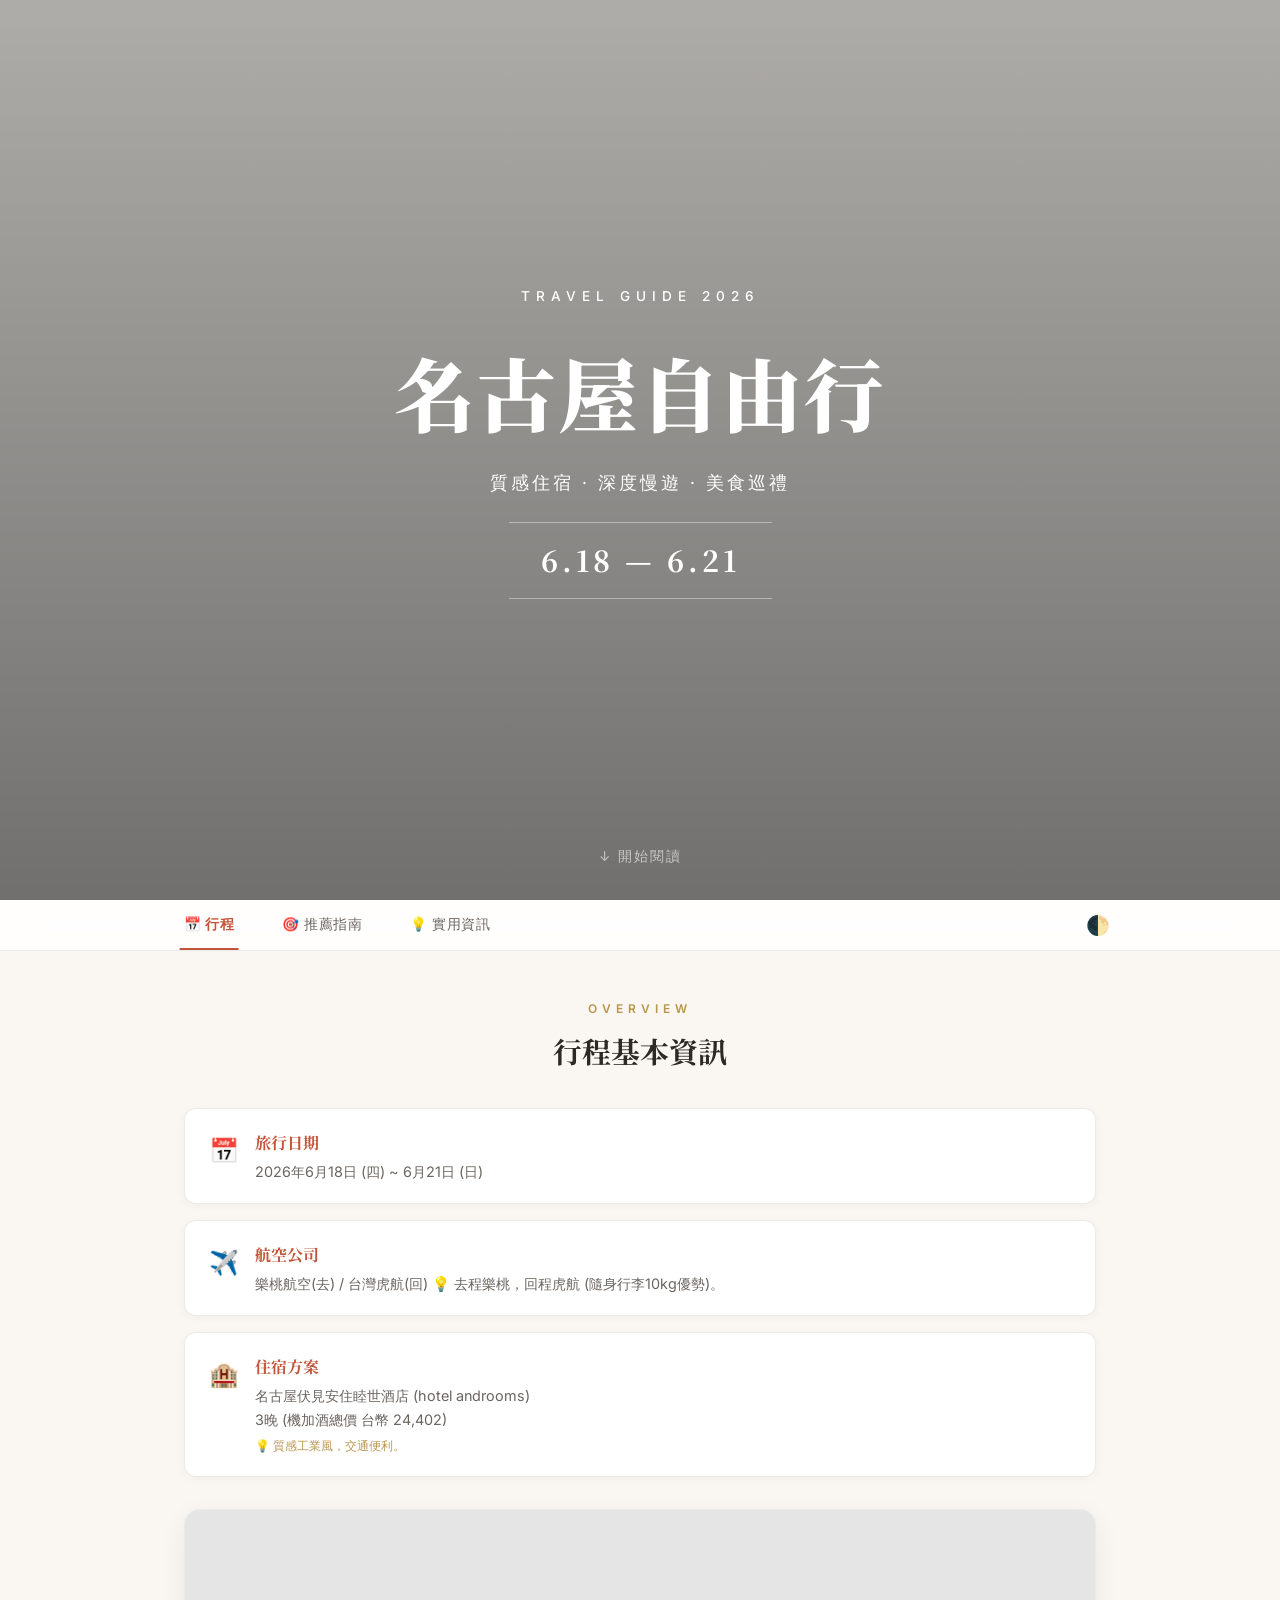
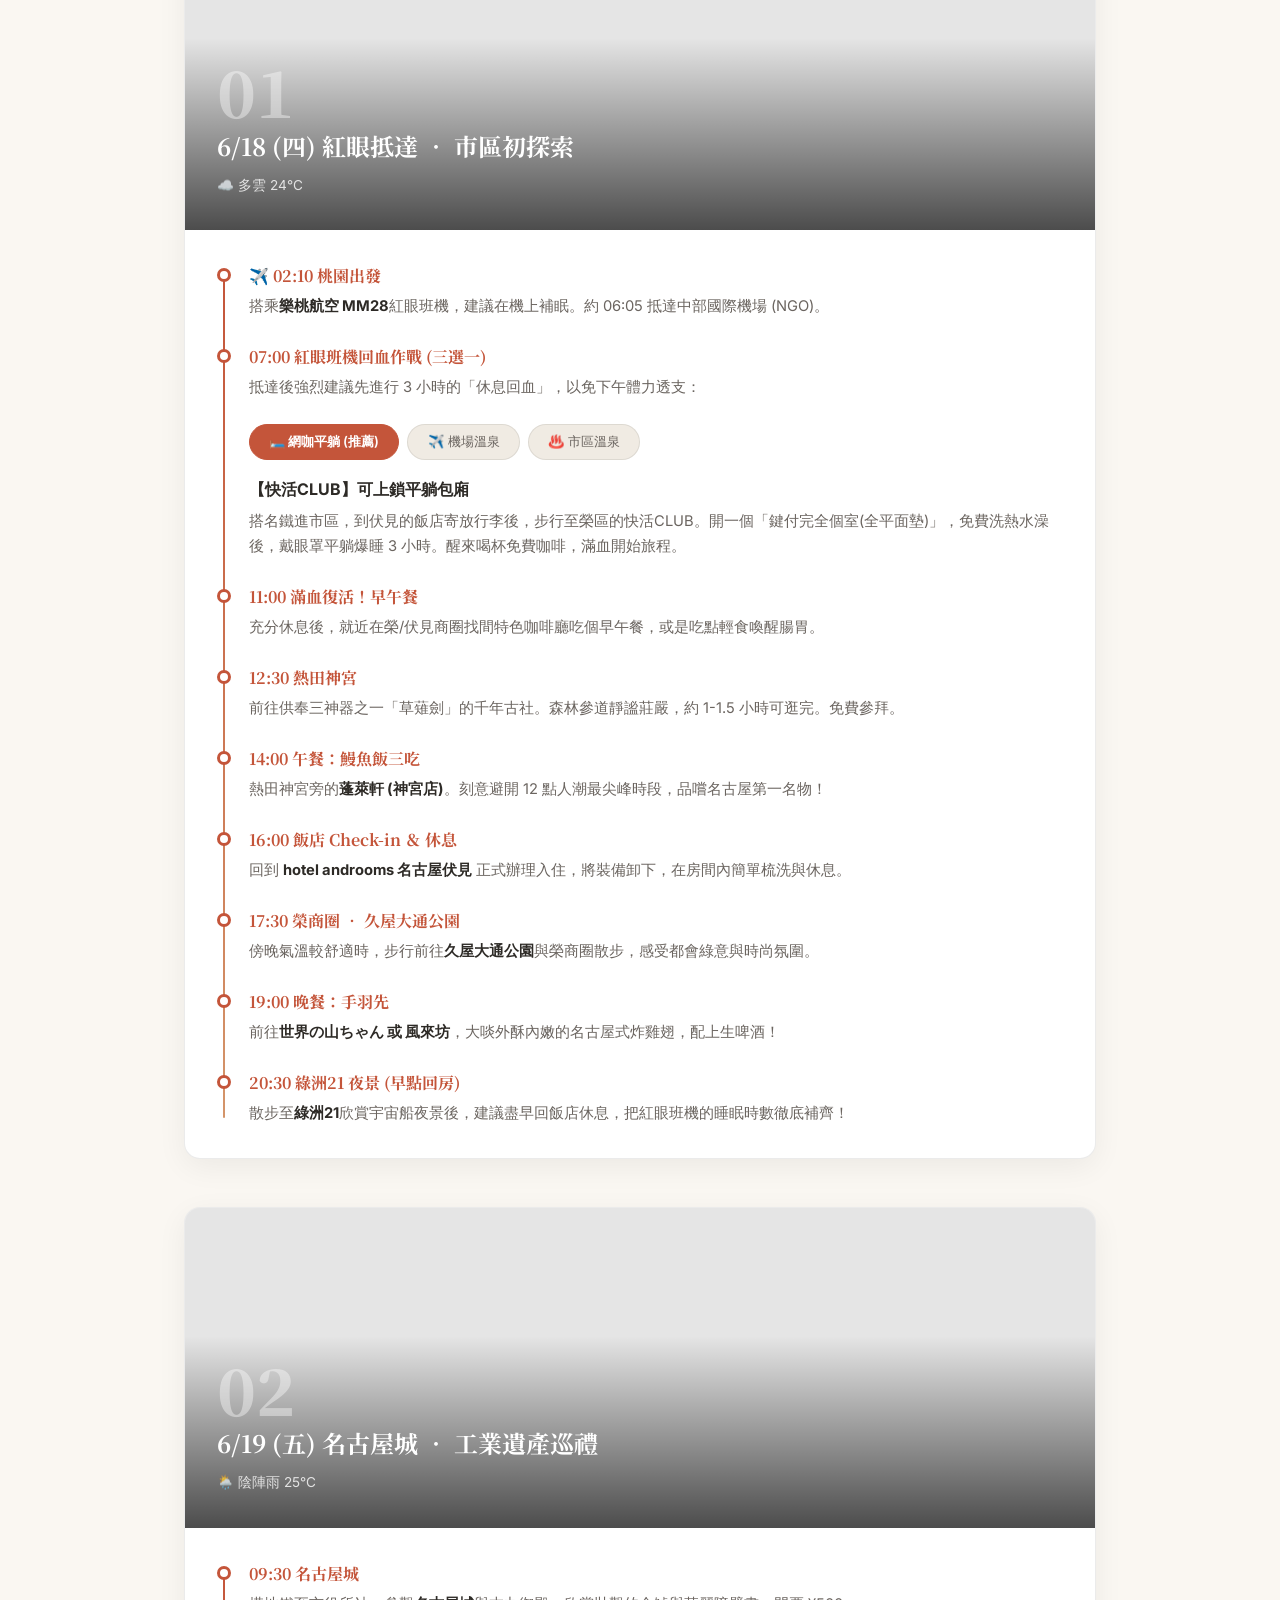
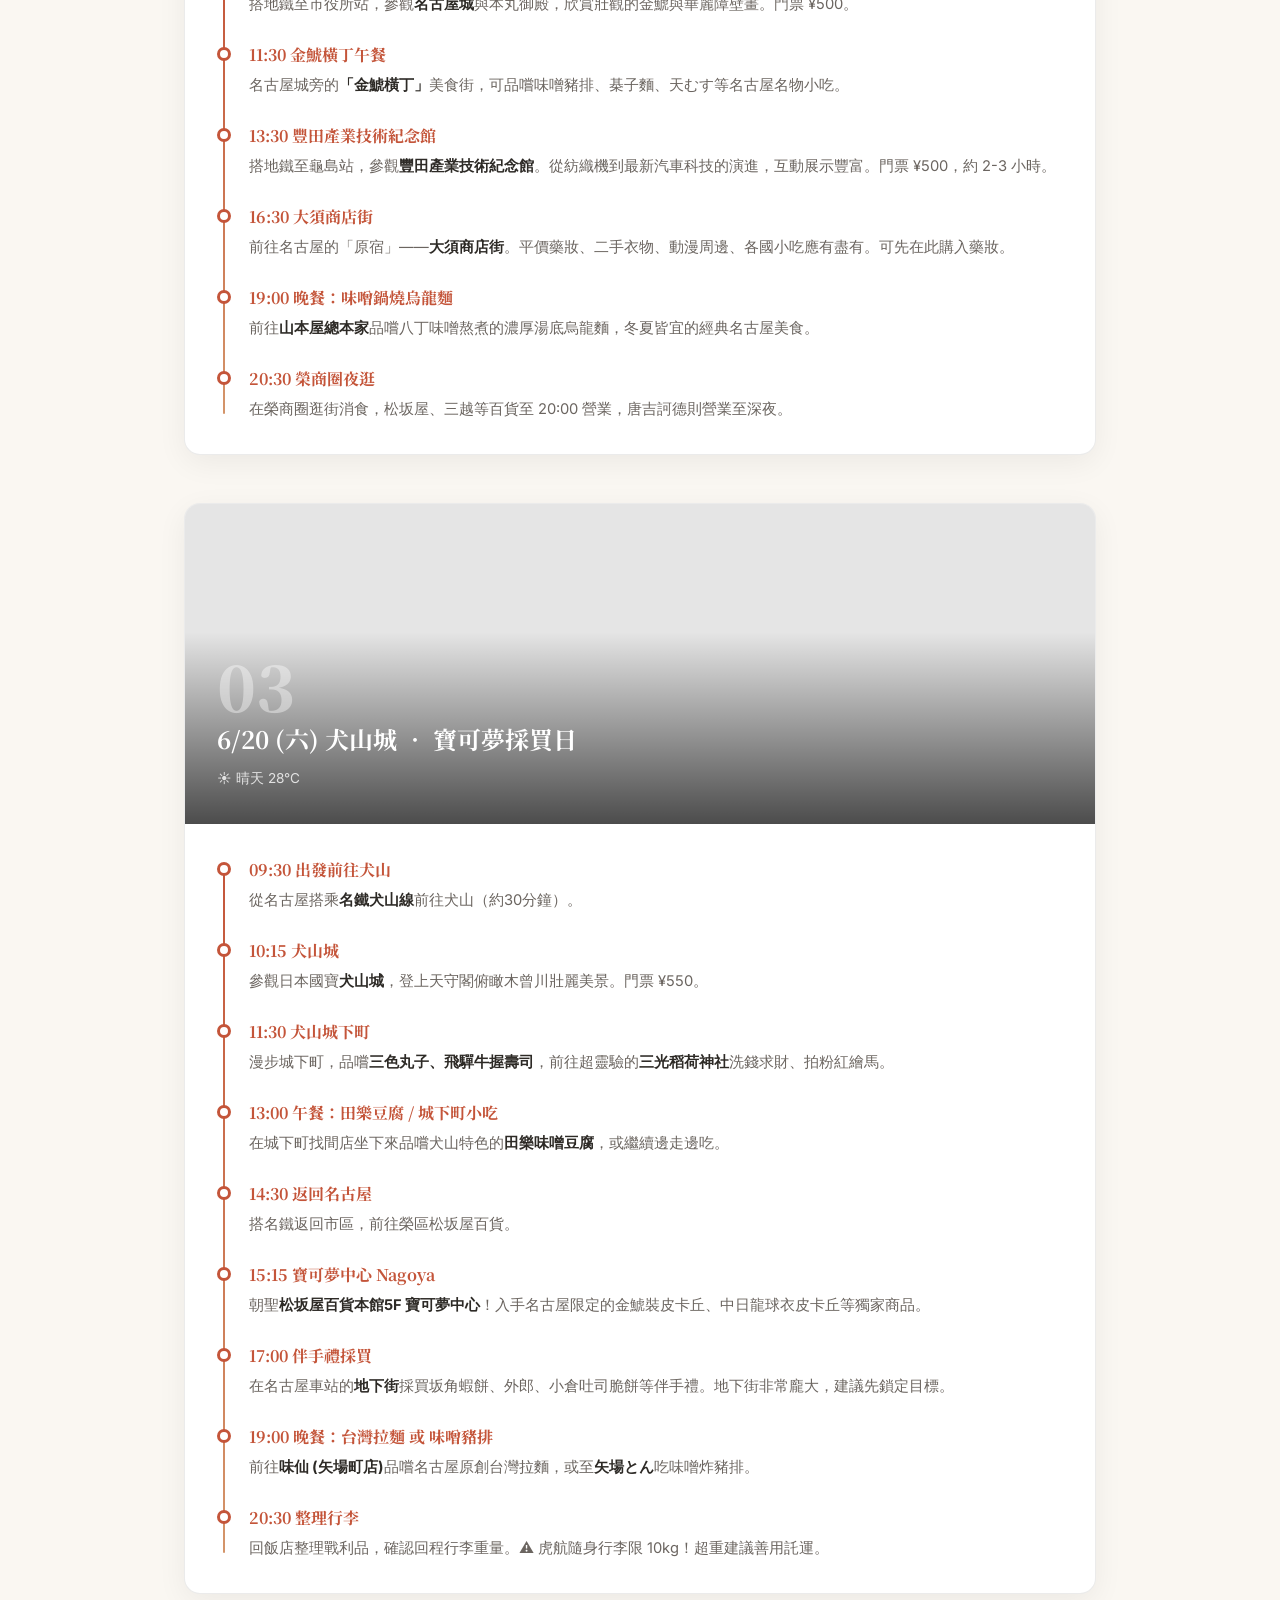
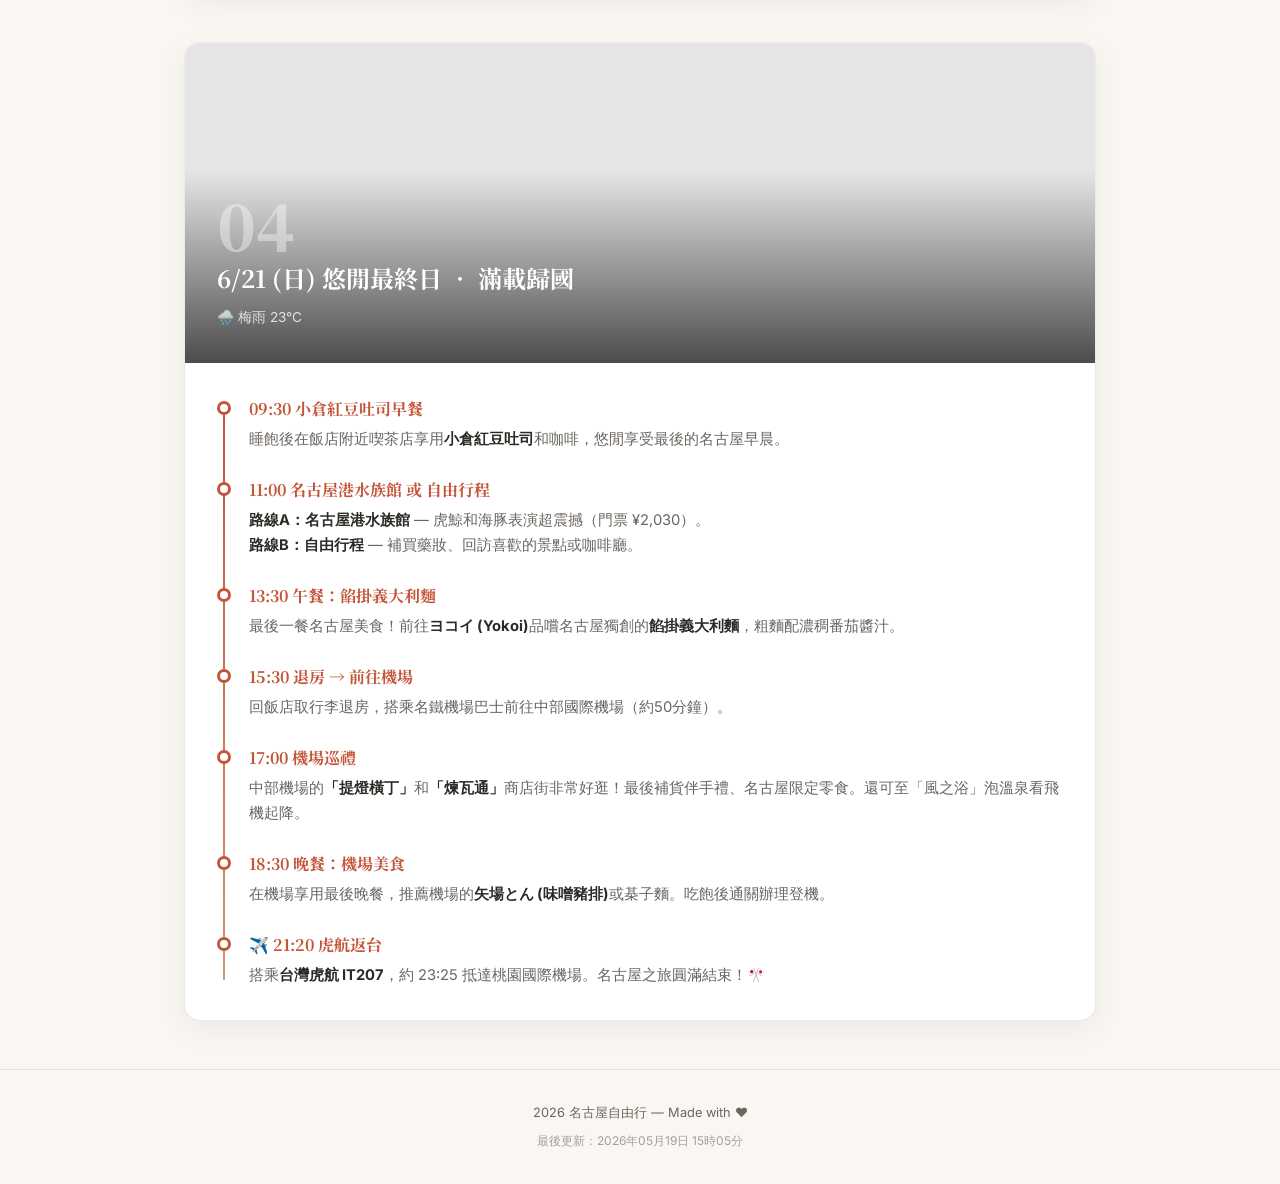
==== commit 2cc59459: "Add sub-tabs for reco guide, replace transit map with official PDF" ====
--- a/index.html
+++ b/index.html
@@ -21,13 +21,9 @@
 
 <nav class="toc" id="main-content">
   <div class="toc-inner">
-    <button class="toc-btn" onclick="openTab(this,&apos;tab-5days&apos;)">5天4夜(備份留存)</button>
-    <button class="toc-btn active" onclick="openTab(this,&apos;tab-4days&apos;)">4天3夜</button>
-    <button class="toc-btn" onclick="openTab(this,&apos;tab-food&apos;)">🍜 美食</button>
-    <button class="toc-btn" onclick="openTab(this,&apos;tab-spots&apos;)">📍 景點</button>
-    <button class="toc-btn" onclick="openTab(this,&apos;tab-gifts&apos;)">🎁 伴手禮</button>
-    <button class="toc-btn" onclick="openTab(this,&apos;tab-budget&apos;)">💰 預算</button>
-    <button class="toc-btn" onclick="openTab(this,&apos;tab-tips&apos;)">💡 提示</button>
+    <button class="toc-btn active" onclick="openTab(this,'tab-4days')">📅 行程</button>
+    <button class="toc-btn" onclick="openTab(this,'tab-reco')">🎯 推薦指南</button>
+    <button class="toc-btn" onclick="openTab(this,'tab-info')">💡 實用資訊</button>
     <button class="theme-toggle" onclick="toggleTheme()" aria-label="切換主題">🌓</button>
   </div>
 </nav>
@@ -43,76 +39,7 @@
   </div>
 </section>
 
-<div id="tab-5days" class="tab-content">
-
-<article class="day-chapter">
-  <div class="day-hero" style="background-image:url(https://images.unsplash.com/photo-1674923207459-98ed5a4dcd06?auto=format&fit=crop&w=1200&q=80)">
-    <div class="day-hero-overlay"></div>
-    <div class="day-hero-text"><span class="day-num">01</span><h3>抵達名古屋 ‧ 榮商圈初探</h3><span class="day-weather">☁️ 多雲 24°C</span></div>
-  </div>
-  <div class="day-body">
-    <div class="timeline">
-      <div class="tl-item"><div class="tl-dot"></div><div class="tl-content"><h4>抵達與交通</h4><p>搭乘虎航抵達中部國際機場 (NGO)。搭乘「名鐵機場巴士」至榮/伏見區域下車，前往飯店 Check-in。</p></div></div>
-      <div class="tl-item"><div class="tl-dot"></div><div class="tl-content"><h4>下午</h4><p>前往飯店周邊商圈熟悉環境，若住榮區可逛久屋大通公園；若住伏見區可找間特色咖啡廳休息。</p></div></div>
-      <div class="tl-item"><div class="tl-dot"></div><div class="tl-content"><h4>晚上</h4><p>晚餐享用名古屋必吃美食<strong>「手羽先 (炸雞翅)」</strong>（推薦：世界的山將 或 風來坊）。飯後散步至綠洲 21 欣賞宇宙船夜景與中部電力 MIRAI TOWER。</p></div></div>
-    </div>
-  </div>
-</article>
-
-<article class="day-chapter">
-  <div class="day-hero" style="background-image:url(https://images.unsplash.com/photo-1580651315530-69c8e0026377?auto=format&fit=crop&w=1200&q=80)">
-    <div class="day-hero-overlay"></div>
-    <div class="day-hero-text"><span class="day-num">02</span><h3>歷史與現代工業的碰撞</h3><span class="day-weather">🌦️ 陰陣雨 25°C</span></div>
-  </div>
-  <div class="day-body">
-    <div class="timeline">
-      <div class="tl-item"><div class="tl-dot"></div><div class="tl-content"><h4>上午</h4><p>參觀<strong>名古屋城</strong>與本丸御殿，欣賞壯觀的金鯱與華麗建築。午餐可至一旁的「金鯱橫丁」品嚐名古屋特色小吃。</p></div></div>
-      <div class="tl-item"><div class="tl-dot"></div><div class="tl-content"><h4>下午</h4><p>前往<strong>豐田產業技術紀念館</strong>。這裡展示從紡織機到現代汽車的演進，動態展示豐富，極具質感且不無聊！</p></div></div>
-      <div class="tl-item"><div class="tl-dot"></div><div class="tl-content"><h4>晚上</h4><p>晚餐享用極致美味的<strong>「鰻魚飯三吃」</strong>（推薦：熱田蓬萊軒 或 まるや本店）。</p></div></div>
-    </div>
-  </div>
-</article>
-
-<article class="day-chapter">
-  <div class="day-hero" style="background-image:url(https://images.unsplash.com/photo-1493976040374-85c8e12f0c0e?auto=format&fit=crop&w=1200&q=80)">
-    <div class="day-hero-overlay"></div>
-    <div class="day-hero-text"><span class="day-num">03</span><h3>國寶古城與江戶風情</h3><span class="day-weather">☀️ 晴天 28°C</span></div>
-  </div>
-  <div class="day-body">
-    <div class="timeline">
-      <div class="tl-item"><div class="tl-dot"></div><div class="tl-content"><h4>上午</h4><p>搭乘名鐵前往犬山（車程約30分鐘）。參觀日本國寶<strong>犬山城</strong>，登上天守閣俯瞰木曾川美景。</p></div></div>
-      <div class="tl-item"><div class="tl-dot"></div><div class="tl-content"><h4>下午</h4><p>漫步於<strong>犬山城下町</strong>。品嚐三色丸子、飛驒牛握壽司，並前往超靈驗的「三光稻荷神社」洗錢求財、求姻緣。</p></div></div>
-      <div class="tl-item"><div class="tl-dot"></div><div class="tl-content"><h4>晚上</h4><p>返回名古屋市區。晚餐可品嚐<strong>「味噌鍋燒烏龍麵」</strong>（推薦：山本屋總本家）或<strong>「台灣拉麵」</strong>（推薦：味仙）。</p></div></div>
-    </div>
-  </div>
-</article>
-
-<article class="day-chapter">
-  <div class="day-hero" style="background-image:url(https://images.unsplash.com/photo-1582967788606-a171c1080cb0?auto=format&fit=crop&w=1200&q=80)">
-    <div class="day-hero-overlay"></div>
-    <div class="day-hero-text"><span class="day-num">04</span><h3>主題樂園或水族館放鬆日</h3><span class="day-weather">🌧️ 梅雨 23°C</span></div>
-  </div>
-  <div class="day-body">
-    <div class="timeline">
-      <div class="tl-item"><div class="tl-dot"></div><div class="tl-content"><h4>全天</h4><p><strong>路線 A：吉卜力公園</strong> — 前往愛・地球博紀念公園，沉浸在宮崎駿的動畫世界。（⚠️ 需提前兩個月於官網搶票）<br><strong>路線 B：名古屋港水族館</strong> — 欣賞震撼的虎鯨與海豚表演，參觀南極觀測船。</p></div></div>
-      <div class="tl-item"><div class="tl-dot"></div><div class="tl-content"><h4>下午/晚上</h4><p>前往榮區松坂屋百貨朝聖<strong>「寶可夢中心 Nagoya」</strong>，購買當地限定周邊。隨後在榮商圈或大須商店街進行伴手禮與藥妝大採買。</p></div></div>
-    </div>
-  </div>
-</article>
-
-<article class="day-chapter">
-  <div class="day-hero" style="background-image:url(https://images.unsplash.com/photo-1525351484163-7529414344d8?auto=format&fit=crop&w=1200&q=80)">
-    <div class="day-hero-overlay"></div>
-    <div class="day-hero-text"><span class="day-num">05</span><h3>體驗早餐文化 ‧ 滿載歸國</h3><span class="day-weather">⛅ 晴時多雲 26°C</span></div>
-  </div>
-  <div class="day-body">
-    <div class="timeline">
-      <div class="tl-item"><div class="tl-dot"></div><div class="tl-content"><h4>上午</h4><p>體驗名古屋特有的<strong>「Morning Service (點飲料送早餐)」</strong>文化（推薦：客美多咖啡 Komeda&apos;s 或 BUCYO Coffee）。</p></div></div>
-      <div class="tl-item"><div class="tl-dot"></div><div class="tl-content"><h4>中午至下午</h4><p>退房後前往中部國際機場。機場的「提燈橫丁」和「煉瓦通」商店街非常好逛，甚至可至「風之浴」泡溫泉看飛機起降。搭乘虎航平安返家。</p></div></div>
-    </div>
-  </div>
-</article>
-</div>
+
 
 <div id="tab-4days" class="tab-content active">
 
@@ -214,24 +141,15 @@
 </article>
 </div>
 
-<div id="tab-budget" class="tab-content">
-<section class="budget-chapter">
-  <div class="chapter-header"><span class="ch-label">BUDGET</span><h2>名古屋 <span data-bind="totalDays"></span>天<span data-bind="totalNights"></span>夜 預算估算 (單人)</h2></div>
-  <p class="budget-intro">此為以「高質感、舒適」為前提的預算估算，皆以台幣 (TWD) 計算：</p>
-  <div class="budget-grid">
-    <div class="budget-card"><div class="budget-icon">✈️</div><h4>來回機票</h4><div class="budget-amount">$11,000 - $16,000</div><p>虎航/樂桃/星宇等，含託運行李</p></div>
-    <div class="budget-card"><div class="budget-icon">🏨</div><h4>住宿 (<span data-bind="totalNights"></span>晚)</h4><div class="budget-amount">$10,000 - $12,000</div><p>單人約 $2,500-$3,000/晚</p></div>
-    <div class="budget-card"><div class="budget-icon">🚆</div><h4>交通費</h4><div class="budget-amount">$2,000 - $2,500</div><p>機場巴士、市區地鐵、犬山來回</p></div>
-    <div class="budget-card"><div class="budget-icon">🍣</div><h4>飲食費 (<span data-bind="totalDays"></span>天)</h4><div class="budget-amount">$6,000 - $8,000</div><p>含鰻魚飯、飛驒牛、手羽先等</p></div>
-    <div class="budget-card"><div class="budget-icon">🎫</div><h4>門票與娛樂</h4><div class="budget-amount">$1,000 - $2,000</div><p>名古屋城、水族館、豐田紀念館等</p></div>
-    <div class="budget-card total"><div class="budget-icon">🌟</div><h4>總計 (不含購物)</h4><div class="budget-amount">約 $30,000 - $40,500</div><p>準備 $35,000 左右即可享受非常有質感的旅行！</p></div>
-  </div>
-  <p class="budget-note">💡 購物/藥妝/寶可夢中心消費因人而異，建議另外抓 $5,000 - $10,000 以上的購物金。</p>
-</section>
-</div>
-
-
-<div id="tab-food" class="tab-content">
+<div id="tab-reco" class="tab-content">
+
+<div class="mini-tabs" style="justify-content:center; margin-bottom:0.5rem;">
+  <button class="mini-tab-btn active" onclick="openMiniTab(this, 'reco-food', 'reco-sub')">🍜 美食</button>
+  <button class="mini-tab-btn" onclick="openMiniTab(this, 'reco-spots', 'reco-sub')">📍 景點</button>
+  <button class="mini-tab-btn" onclick="openMiniTab(this, 'reco-gifts', 'reco-sub')">🎁 伴手禮</button>
+</div>
+
+<div id="reco-food" class="mini-tab-content reco-sub-content active">
 <section class="reco-chapter">
   <div class="chapter-header"><span class="ch-label">GOURMET</span><h2>名古屋必吃美食推薦</h2></div>
   <div class="reco-grid">
@@ -249,7 +167,7 @@
 </section>
 </div>
 
-<div id="tab-spots" class="tab-content">
+<div id="reco-spots" class="mini-tab-content reco-sub-content">
 <section class="reco-chapter">
   <div class="chapter-header"><span class="ch-label">SPOTS</span><h2>推薦景點精選</h2></div>
   <div class="reco-grid">
@@ -267,7 +185,7 @@
 </section>
 </div>
 
-<div id="tab-gifts" class="tab-content">
+<div id="reco-gifts" class="mini-tab-content reco-sub-content">
 <section class="reco-chapter">
   <div class="chapter-header"><span class="ch-label">SOUVENIRS</span><h2>推薦伴手禮必買</h2></div>
   <div class="reco-grid">
@@ -284,8 +202,23 @@
   </div>
 </section>
 </div>
-
-<div id="tab-tips" class="tab-content">
+</div>
+
+<div id="tab-info" class="tab-content">
+<section class="budget-chapter">
+  <div class="chapter-header"><span class="ch-label">BUDGET</span><h2>名古屋 <span data-bind="totalDays"></span>天<span data-bind="totalNights"></span>夜 預算估算 (單人)</h2></div>
+  <p class="budget-intro">此為以「高質感、舒適」為前提的預算估算，皆以台幣 (TWD) 計算：</p>
+  <div class="budget-grid">
+    <div class="budget-card"><div class="budget-icon">✈️</div><h4>來回機票</h4><div class="budget-amount">$11,000 - $16,000</div><p>虎航/樂桃/星宇等，含託運行李</p></div>
+    <div class="budget-card"><div class="budget-icon">🏨</div><h4>住宿 (<span data-bind="totalNights"></span>晚)</h4><div class="budget-amount">$10,000 - $12,000</div><p>單人約 $2,500-$3,000/晚</p></div>
+    <div class="budget-card"><div class="budget-icon">🚆</div><h4>交通費</h4><div class="budget-amount">$2,000 - $2,500</div><p>機場巴士、市區地鐵、犬山來回</p></div>
+    <div class="budget-card"><div class="budget-icon">🍣</div><h4>飲食費 (<span data-bind="totalDays"></span>天)</h4><div class="budget-amount">$6,000 - $8,000</div><p>含鰻魚飯、飛驒牛、手羽先等</p></div>
+    <div class="budget-card"><div class="budget-icon">🎫</div><h4>門票與娛樂</h4><div class="budget-amount">$1,000 - $2,000</div><p>名古屋城、水族館、豐田紀念館等</p></div>
+    <div class="budget-card total"><div class="budget-icon">🌟</div><h4>總計 (不含購物)</h4><div class="budget-amount">約 $30,000 - $40,500</div><p>準備 $35,000 左右即可享受非常有質感的旅行！</p></div>
+  </div>
+  <p class="budget-note">💡 購物/藥妝/寶可夢中心消費因人而異，建議另外抓 $5,000 - $10,000 以上的購物金。</p>
+</section>
+
 <section class="tips-chapter">
   <div class="chapter-header"><span class="ch-label">TIPS</span><h2>旅行實用小提示</h2></div>
   <div class="tips-grid">
@@ -294,6 +227,17 @@
     <div class="tip-card"><div class="tip-icon">💳</div><h4>交通卡與支付</h4><p>一張 iPhone 內建的 Suica 即可搭乘所有地鐵與名鐵。大部分商店支援 Apple Pay 或信用卡，現金不需帶太多。</p></div>
     <div class="tip-card"><div class="tip-icon">🛒</div><h4>免稅與購物</h4><p>購物滿 5,000 日圓即可免稅，記得攜帶<strong>實體護照</strong>。大須商店街營業至晚上 8 點，建議下午前往。</p></div>
     <div class="tip-card"><div class="tip-icon">🌧️</div><h4>雨天備案</h4><p>6月梅雨季，下雨時可安排地下街行程（名古屋車站地下街非常龐大），或安排水族館、豐田紀念館等室內景點。</p></div>
+  </div>
+</section>
+
+<section class="tips-chapter">
+  <div class="chapter-header"><span class="ch-label">MAP</span><h2>名古屋地鐵路線圖 (官方)</h2></div>
+  <div style="text-align: center; margin-top: 1.5rem;">
+    <iframe src="https://www.kotsu.city.nagoya.jp/jp/pc/Jassets/pdf/subway/rosenzu/subwaymap.pdf" style="width:100%; height:600px; border:none; border-radius:12px; box-shadow: 0 4px 12px rgba(0,0,0,0.1);" title="名古屋市交通局 地下鐵路線圖"></iframe>
+    <p style="margin-top:1rem; font-size:0.85rem; color:var(--text2);">
+      📄 無法顯示？<a href="https://www.kotsu.city.nagoya.jp/jp/pc/Jassets/pdf/subway/rosenzu/subwaymap.pdf" target="_blank" rel="noopener" style="color:var(--accent); text-decoration:underline;">點此下載官方路線圖 PDF</a>
+      ｜ 🗺️ <a href="https://www.kotsu.city.nagoya.jp/jp/pc/route/" target="_blank" rel="noopener" style="color:var(--accent); text-decoration:underline;">互動式乘換導航</a>
+    </p>
   </div>
 </section>
 </div>
@@ -320,7 +264,7 @@
   slogan: '質感住宿 ‧ 深度慢遊 ‧ 美食巡禮',
   airline: '樂桃航空(去) / 台灣虎航(回)',
   airlineTip: '💡 去程樂桃，回程虎航 (隨身行李10kg優勢)。',
-  lastUpdated: '2026年05月19日 01時24分',
+  lastUpdated: '2026年05月19日 15時05分',
 };
 // ===== 以上為設定區 =====
 
--- a/style.css
+++ b/style.css
@@ -65,8 +65,9 @@
 .scroll-hint {
   position:absolute; bottom:2rem; left:50%; transform:translateX(-50%);
   color:#fff; font-size:0.85rem; opacity:0.6; letter-spacing:2px;
-  animation: bounce 2s infinite;
-}
+  animation: bounce 2s infinite; text-decoration:none; transition: opacity .3s;
+}
+.scroll-hint:hover { opacity:1; }
 @keyframes fadeInUp { from{opacity:0;transform:translateY(30px)} to{opacity:1;transform:translateY(0)} }
 @keyframes bounce { 0%,100%{transform:translateX(-50%) translateY(0)} 50%{transform:translateX(-50%) translateY(-10px)} }
 
@@ -205,11 +206,30 @@
 .tip-card p { font-size:0.88rem; color:var(--text2); }
 .tip-card strong { color:var(--text); }
 
+/* Recommendation cards (food, spots, gifts) */
+.reco-chapter { padding-bottom:2rem; }
+.reco-grid { display:grid; grid-template-columns:repeat(auto-fill,minmax(300px,1fr)); gap:1.2rem; }
+.reco-card {
+  background:var(--card); border-radius:12px; overflow:hidden;
+  box-shadow:var(--shadow2); border:1px solid var(--border);
+  opacity:0; transform:translateY(20px); transition: opacity .5s, transform .5s, box-shadow .3s;
+}
+.reco-card.visible { opacity:1; transform:translateY(0); }
+.reco-card:hover { box-shadow:var(--shadow); transform:translateY(-4px); }
+.reco-card.visible:hover { transform:translateY(-4px); }
+.reco-card img { width:100%; height:200px; object-fit:cover; display:block; }
+.reco-body { padding:1.2rem; }
+.reco-body h4 { font-family:var(--serif); font-size:1.05rem; color:var(--text); margin-bottom:0.3rem; }
+.reco-where { font-size:0.8rem; color:var(--gold); margin-bottom:0.5rem; }
+.reco-body p { font-size:0.88rem; color:var(--text2); }
+.reco-body p strong { color:var(--text); }
+
 /* Footer */
 .book-footer {
   text-align:center; padding:2rem; font-size:0.8rem; color:var(--text2);
   border-top:1px solid var(--border); margin-top:2rem;
 }
+.footer-updated { margin-top:0.5rem; font-size:0.75rem; opacity:0.6; }
 
 /* Mobile */
 @media(max-width:640px) {
@@ -221,3 +241,20 @@
   .cover-date { font-size:1.3rem; padding:0.5rem 1.2rem; }
   .day-chapter.compact .day-hero { height:180px; }
 }
+
+/* Mini tabs (sub-tabs) */
+.mini-tabs {
+  display: flex; gap: 0.5rem; flex-wrap: wrap;
+  padding: 1rem 0; margin-top: 0.5rem;
+}
+.mini-tab-btn {
+  font-family: var(--sans); font-size: 0.82rem; font-weight: 500;
+  padding: 0.5rem 1.2rem; border-radius: 100px;
+  background: var(--bg2); border: 1px solid var(--border);
+  color: var(--text2); cursor: pointer; white-space: nowrap;
+  transition: all .3s ease;
+}
+.mini-tab-btn:hover { background: var(--accent); color: #fff; border-color: var(--accent); }
+.mini-tab-btn.active { background: var(--accent); color: #fff; border-color: var(--accent); font-weight: 600; }
+.mini-tab-content { display: none; }
+.mini-tab-content.active { display: block; }
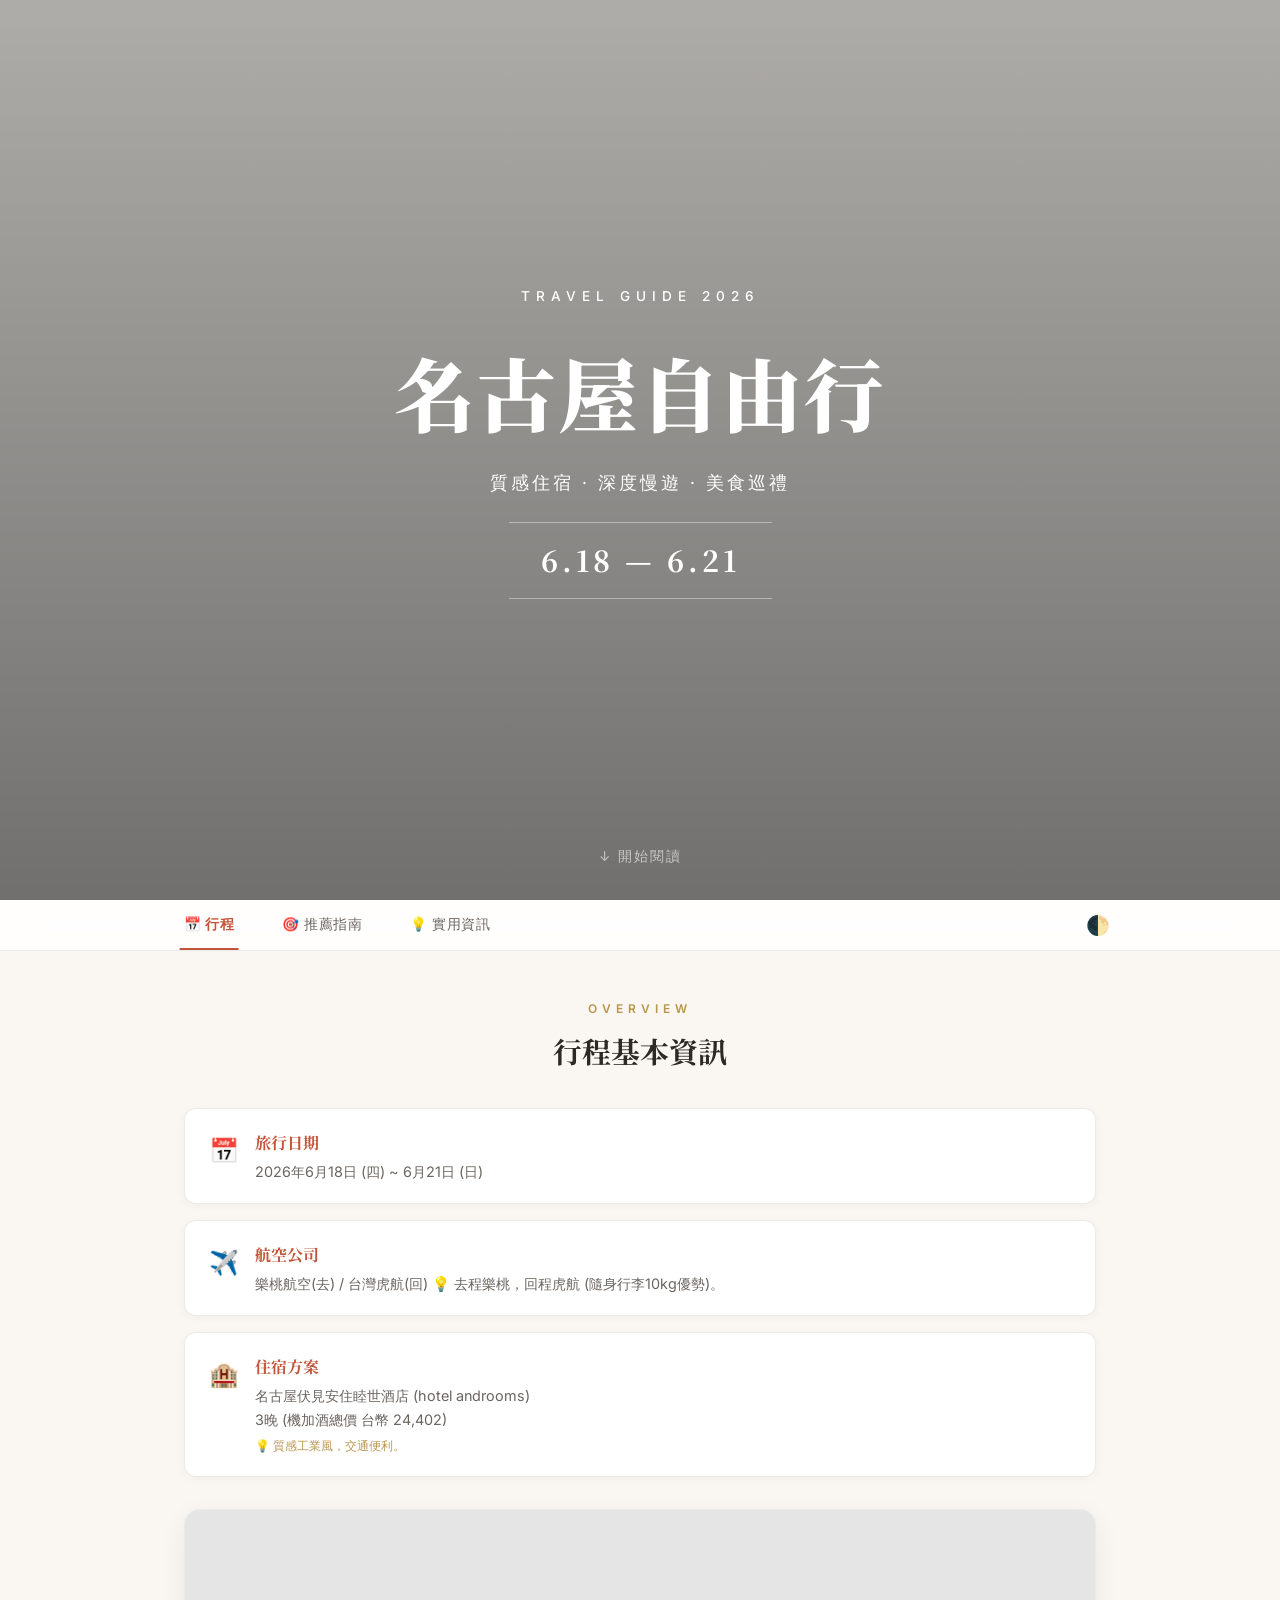
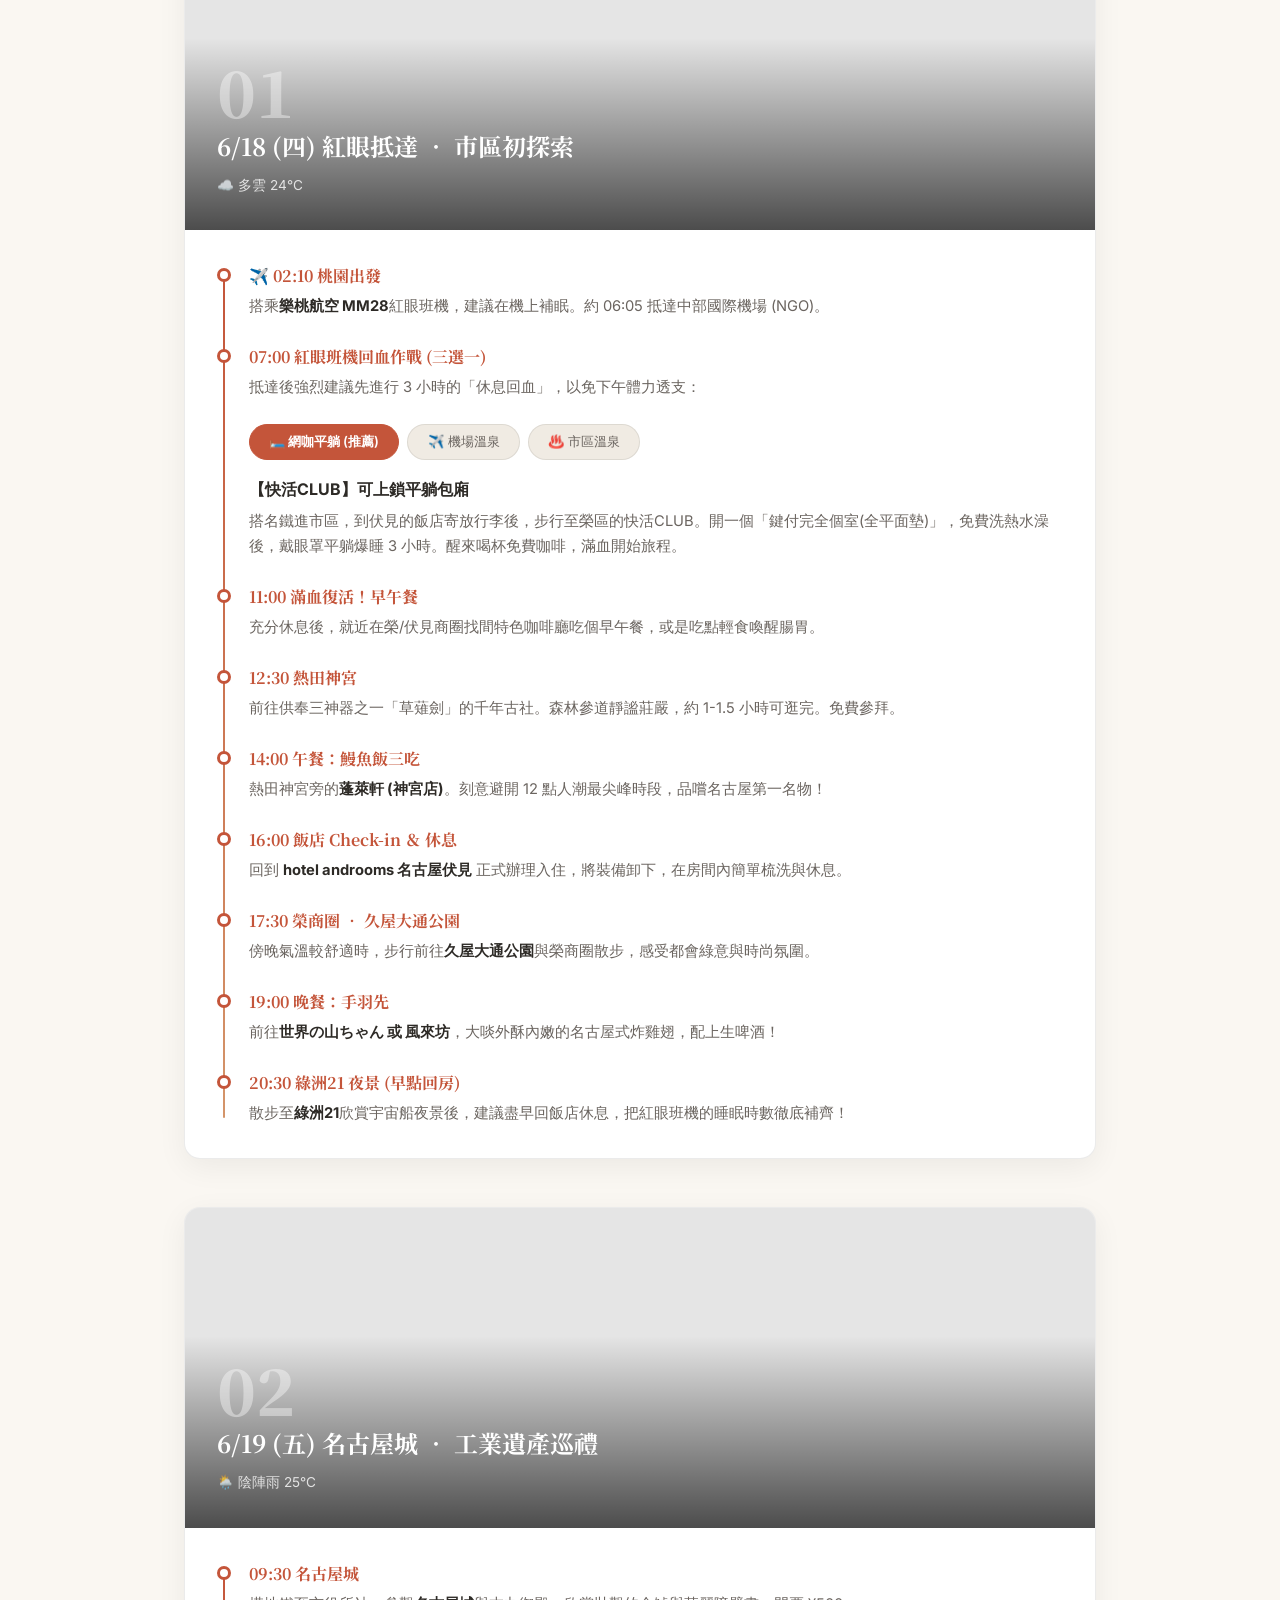
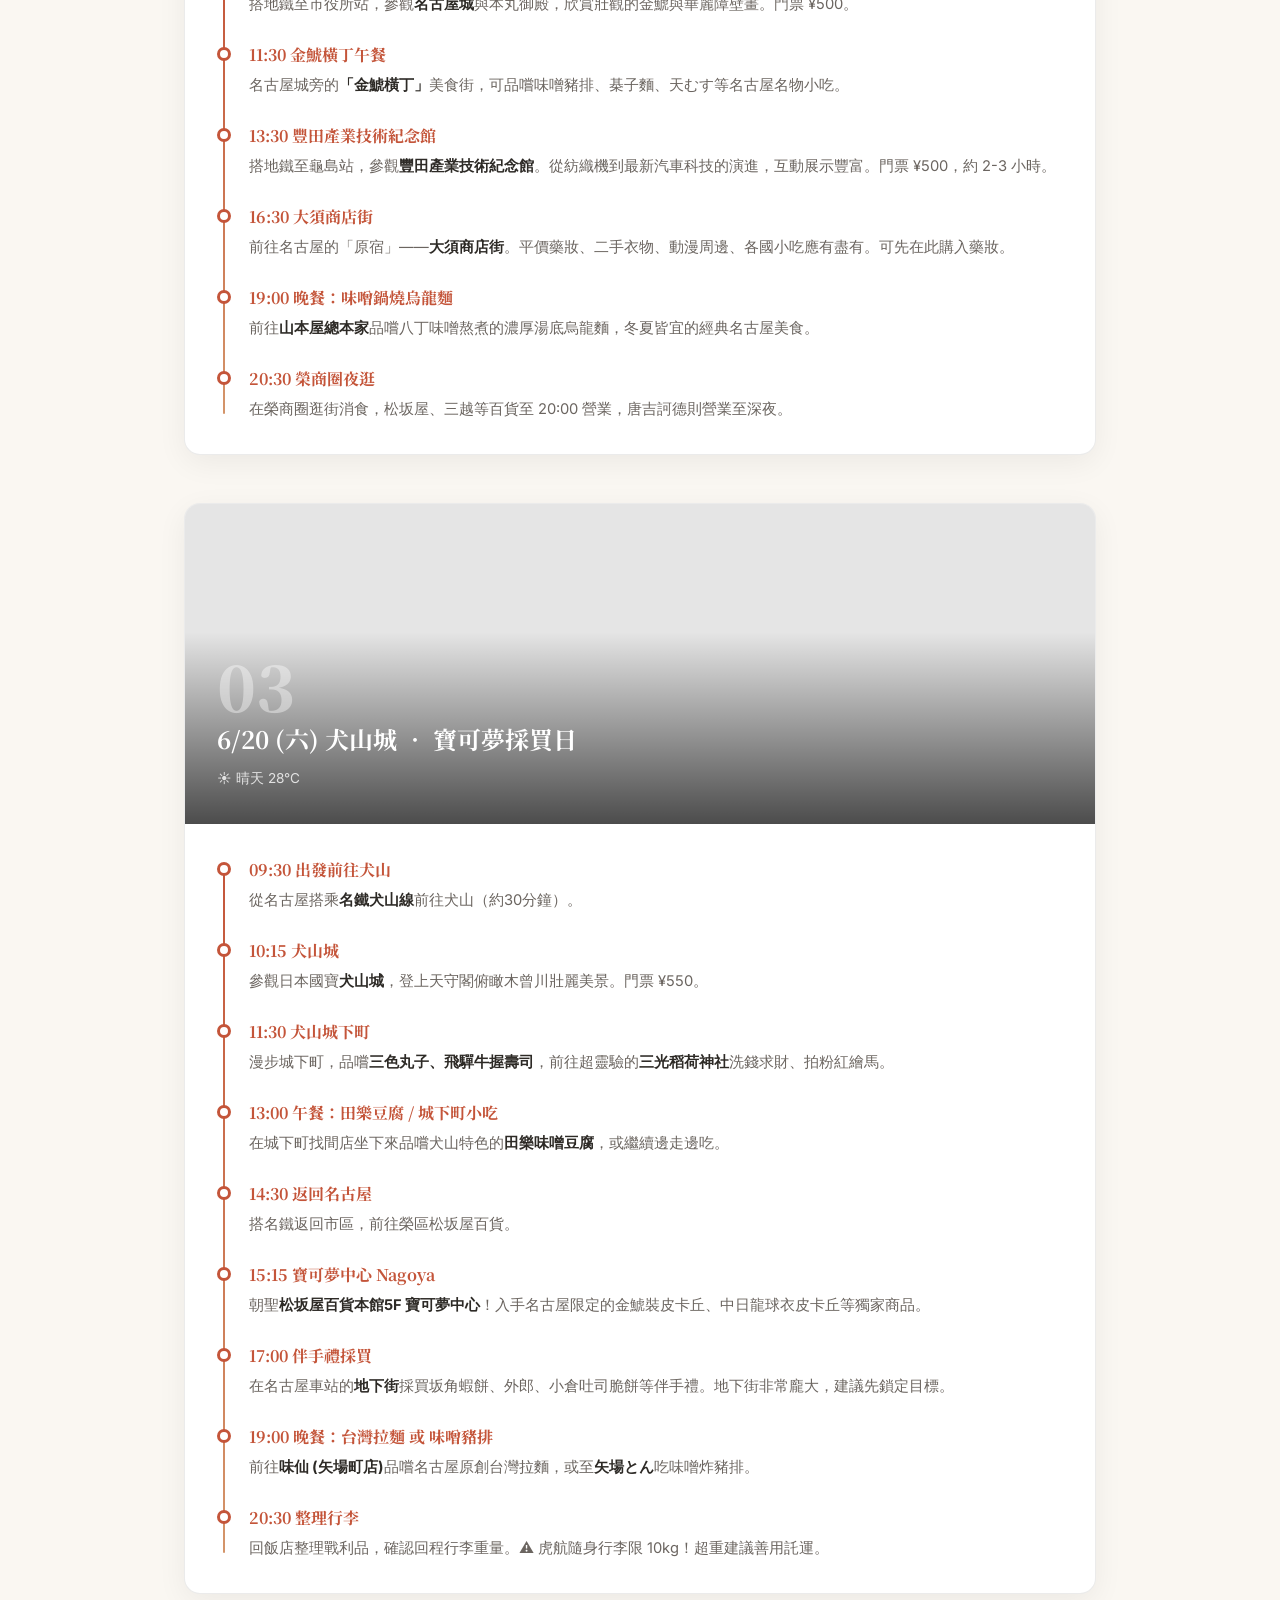
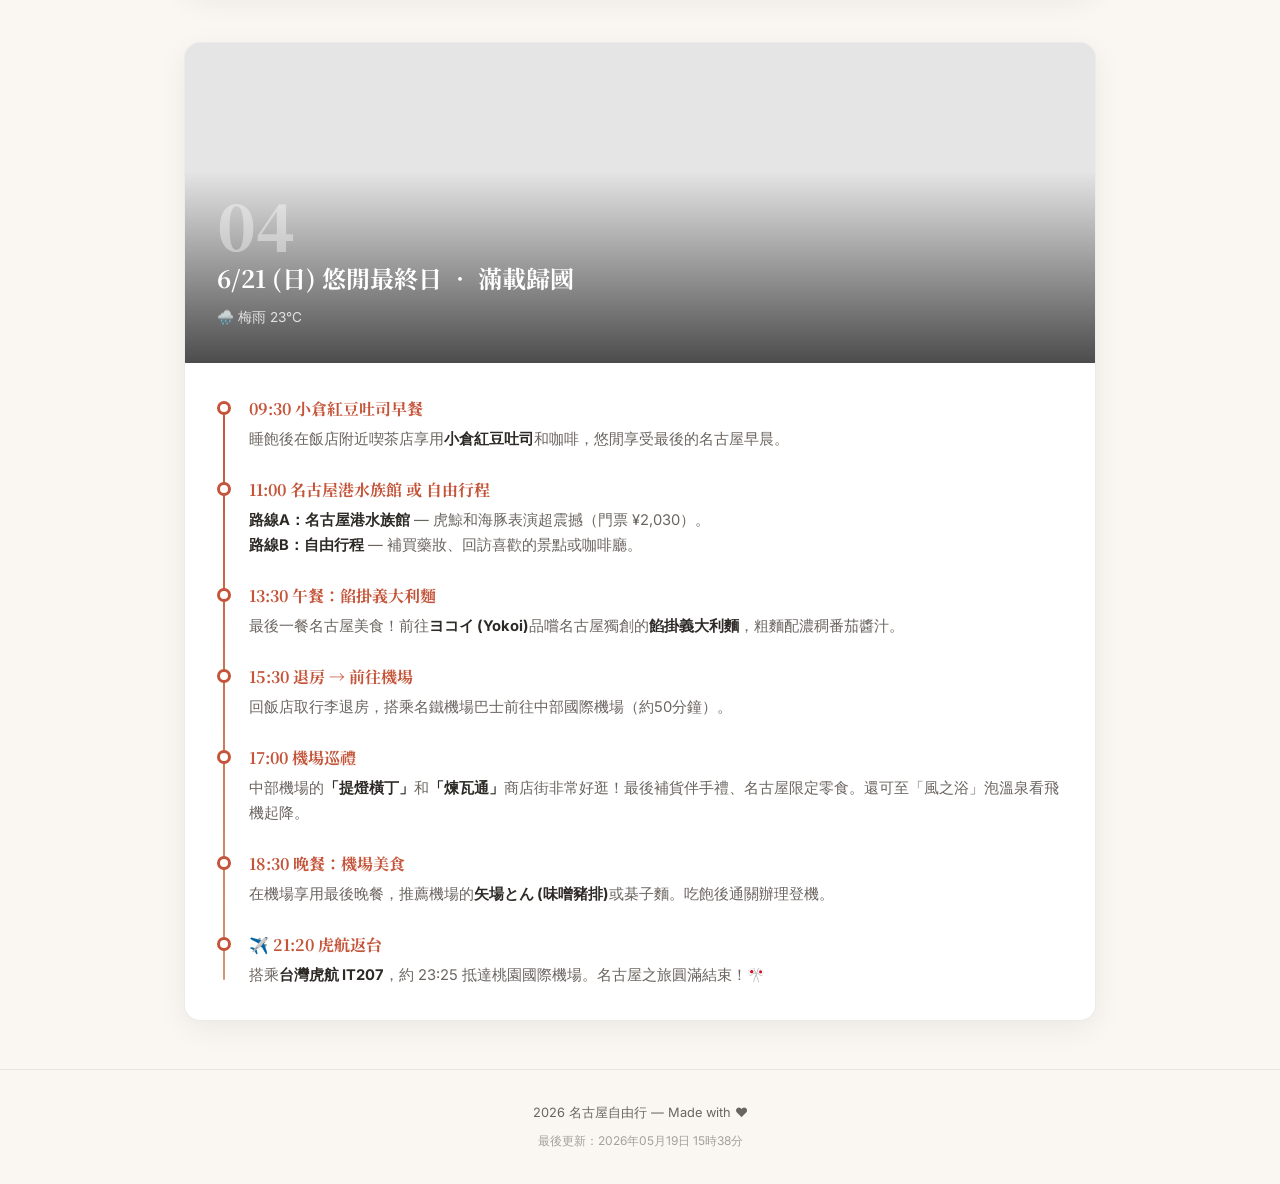
==== commit b965c8ee: "Add white background to transit map for dark mode readability" ====
--- a/index.html
+++ b/index.html
@@ -30,6 +30,8 @@
 
 <main class="book-body">
 
+<div id="tab-4days" class="tab-content active">
+
 <section class="info-chapter">
   <div class="chapter-header"><span class="ch-label">OVERVIEW</span><h2>行程基本資訊</h2></div>
   <div class="info-grid">
@@ -38,10 +40,6 @@
     <div class="info-item"><span class="info-icon">🏨</span><div><strong>住宿方案</strong><p>名古屋伏見安住睦世酒店 (hotel androoms)<br>3晚 (機加酒總價 台幣 24,402)<br><small>💡 質感工業風，交通便利。</small></p></div></div>
   </div>
 </section>
-
-
-
-<div id="tab-4days" class="tab-content active">
 
 <article class="day-chapter">
   <div class="day-hero" style="background-image:url(https://images.unsplash.com/photo-1674923207459-98ed5a4dcd06?auto=format&fit=crop&w=1200&q=80)">
@@ -231,12 +229,12 @@
 </section>
 
 <section class="tips-chapter">
-  <div class="chapter-header"><span class="ch-label">MAP</span><h2>名古屋地鐵路線圖 (官方)</h2></div>
+  <div class="chapter-header"><span class="ch-label">MAP</span><h2>名古屋地鐵路線圖</h2></div>
   <div style="text-align: center; margin-top: 1.5rem;">
-    <iframe src="https://www.kotsu.city.nagoya.jp/jp/pc/Jassets/pdf/subway/rosenzu/subwaymap.pdf" style="width:100%; height:600px; border:none; border-radius:12px; box-shadow: 0 4px 12px rgba(0,0,0,0.1);" title="名古屋市交通局 地下鐵路線圖"></iframe>
+    <img src="images/subway_map.png" alt="名古屋地鐵路線圖" class="transit-map-img">
     <p style="margin-top:1rem; font-size:0.85rem; color:var(--text2);">
-      📄 無法顯示？<a href="https://www.kotsu.city.nagoya.jp/jp/pc/Jassets/pdf/subway/rosenzu/subwaymap.pdf" target="_blank" rel="noopener" style="color:var(--accent); text-decoration:underline;">點此下載官方路線圖 PDF</a>
-      ｜ 🗺️ <a href="https://www.kotsu.city.nagoya.jp/jp/pc/route/" target="_blank" rel="noopener" style="color:var(--accent); text-decoration:underline;">互動式乘換導航</a>
+      🗺️ <a href="https://www.kotsu.city.nagoya.jp/jp/pc/subway/routemap.html" target="_blank" rel="noopener" style="color:var(--accent); text-decoration:underline;">名古屋市交通局官網</a>
+      ｜ 🚇 <a href="https://www.kotsu.city.nagoya.jp/jp/pc/route/" target="_blank" rel="noopener" style="color:var(--accent); text-decoration:underline;">互動式乘換導航</a>
     </p>
   </div>
 </section>
@@ -264,7 +262,7 @@
   slogan: '質感住宿 ‧ 深度慢遊 ‧ 美食巡禮',
   airline: '樂桃航空(去) / 台灣虎航(回)',
   airlineTip: '💡 去程樂桃，回程虎航 (隨身行李10kg優勢)。',
-  lastUpdated: '2026年05月19日 15時05分',
+  lastUpdated: '2026年05月19日 15時38分',
 };
 // ===== 以上為設定區 =====
 
--- a/style.css
+++ b/style.css
@@ -258,3 +258,11 @@
 .mini-tab-btn.active { background: var(--accent); color: #fff; border-color: var(--accent); font-weight: 600; }
 .mini-tab-content { display: none; }
 .mini-tab-content.active { display: block; }
+
+.transit-map-img {
+  max-width: 100%;
+  border-radius: 12px;
+  box-shadow: 0 4px 12px rgba(0,0,0,0.1);
+  background-color: #ffffff;
+  padding: 8px;
+}
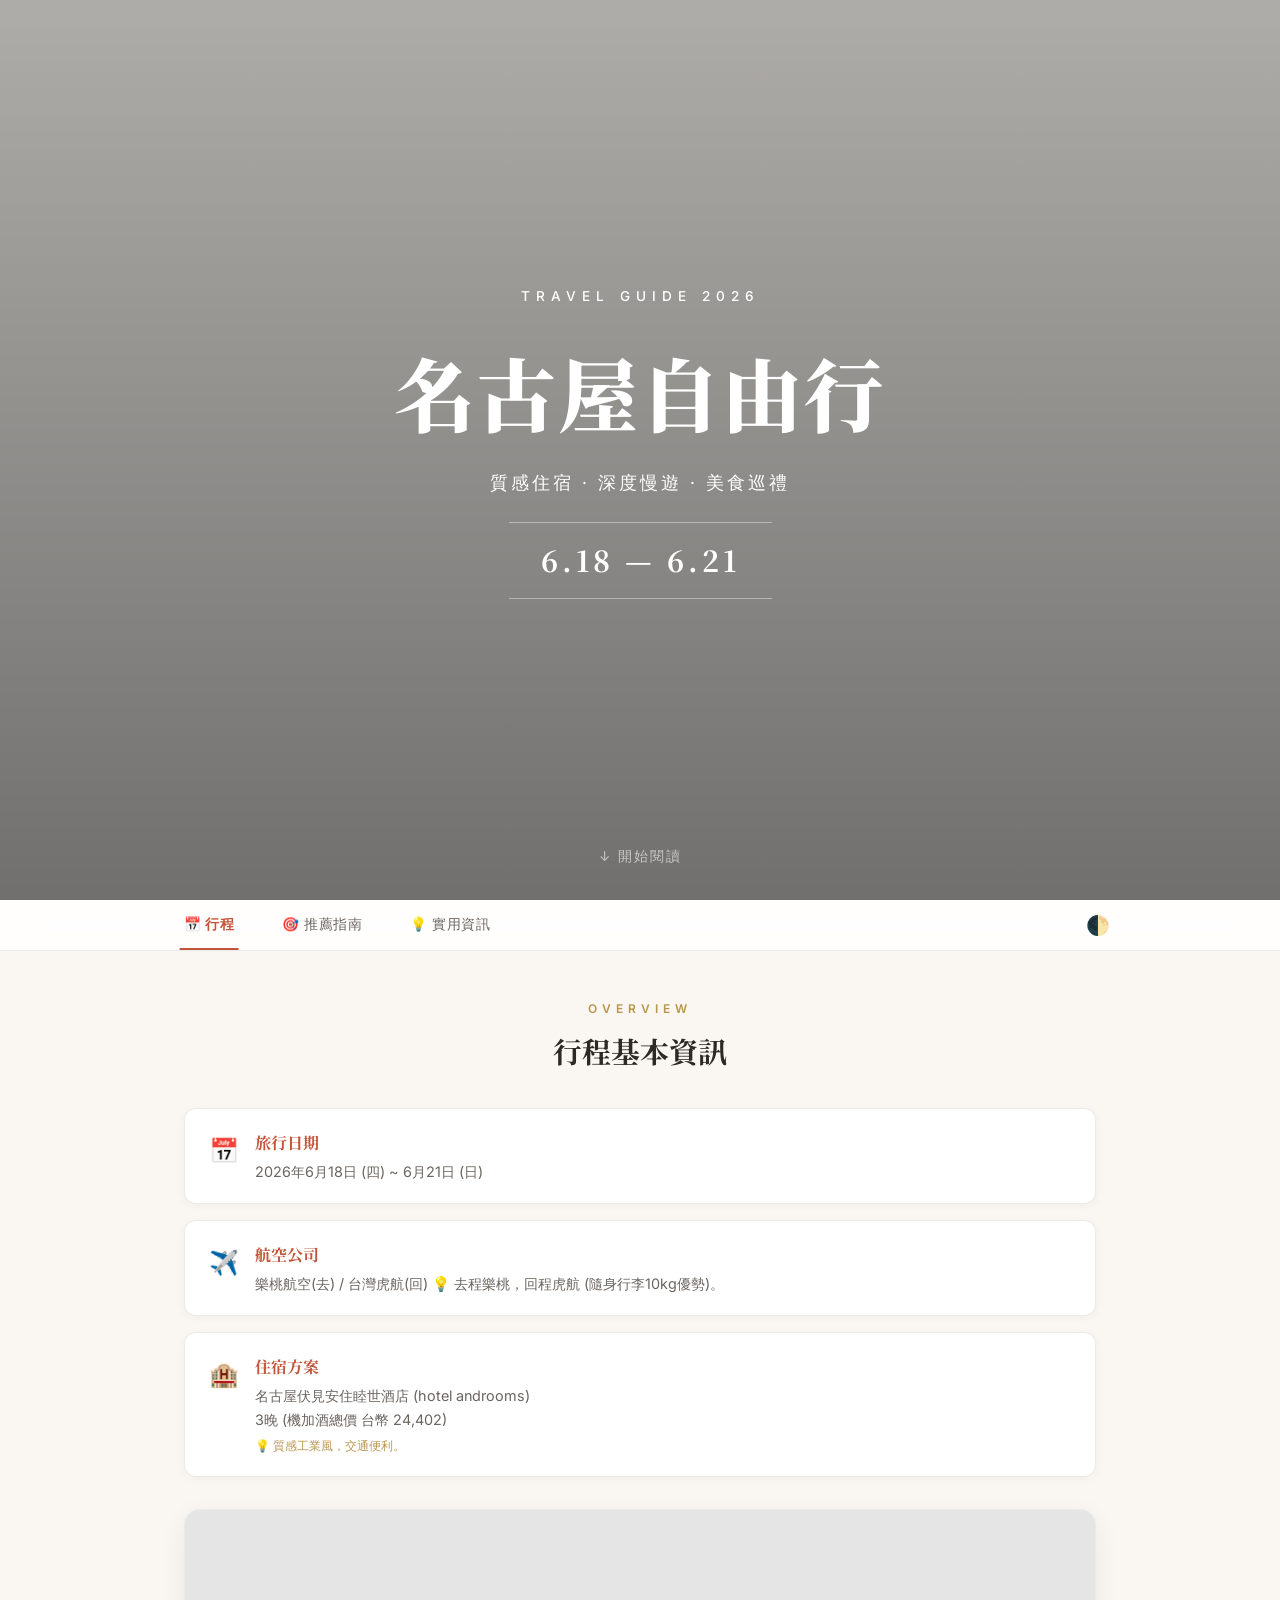
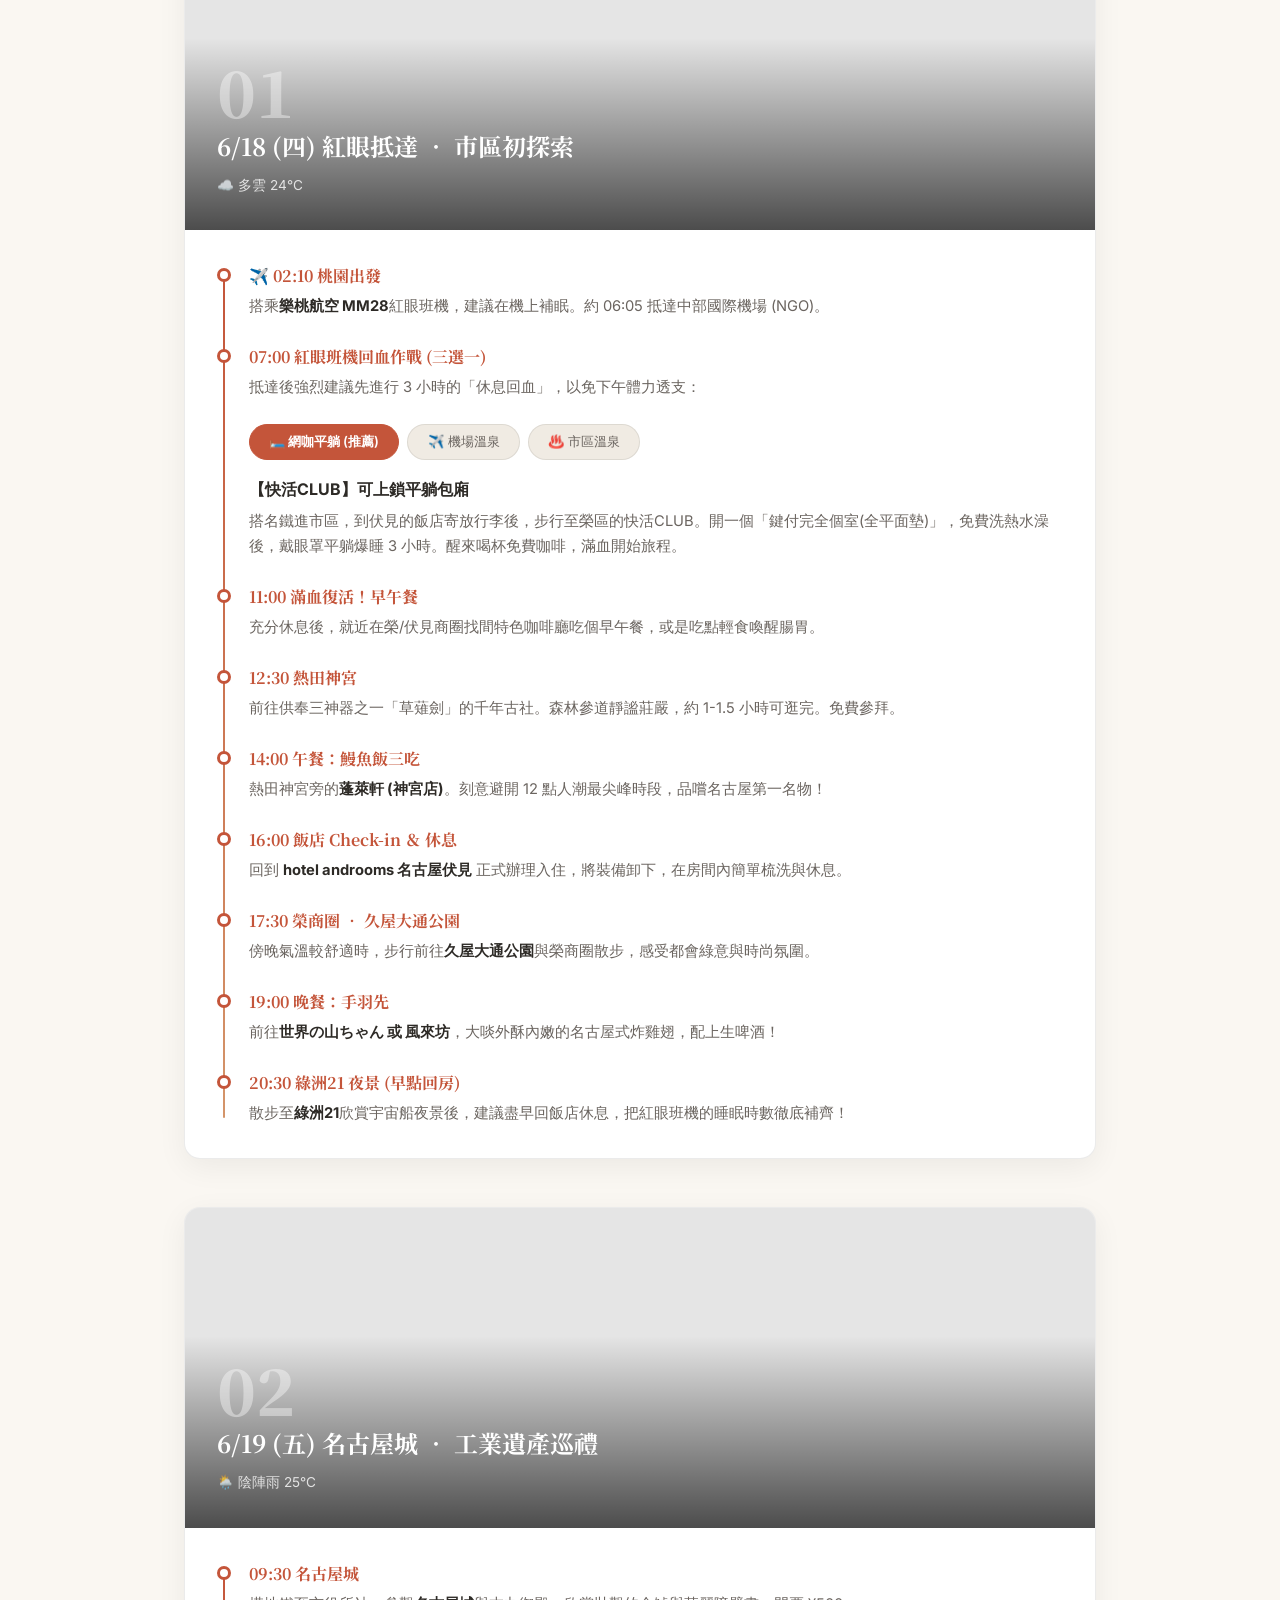
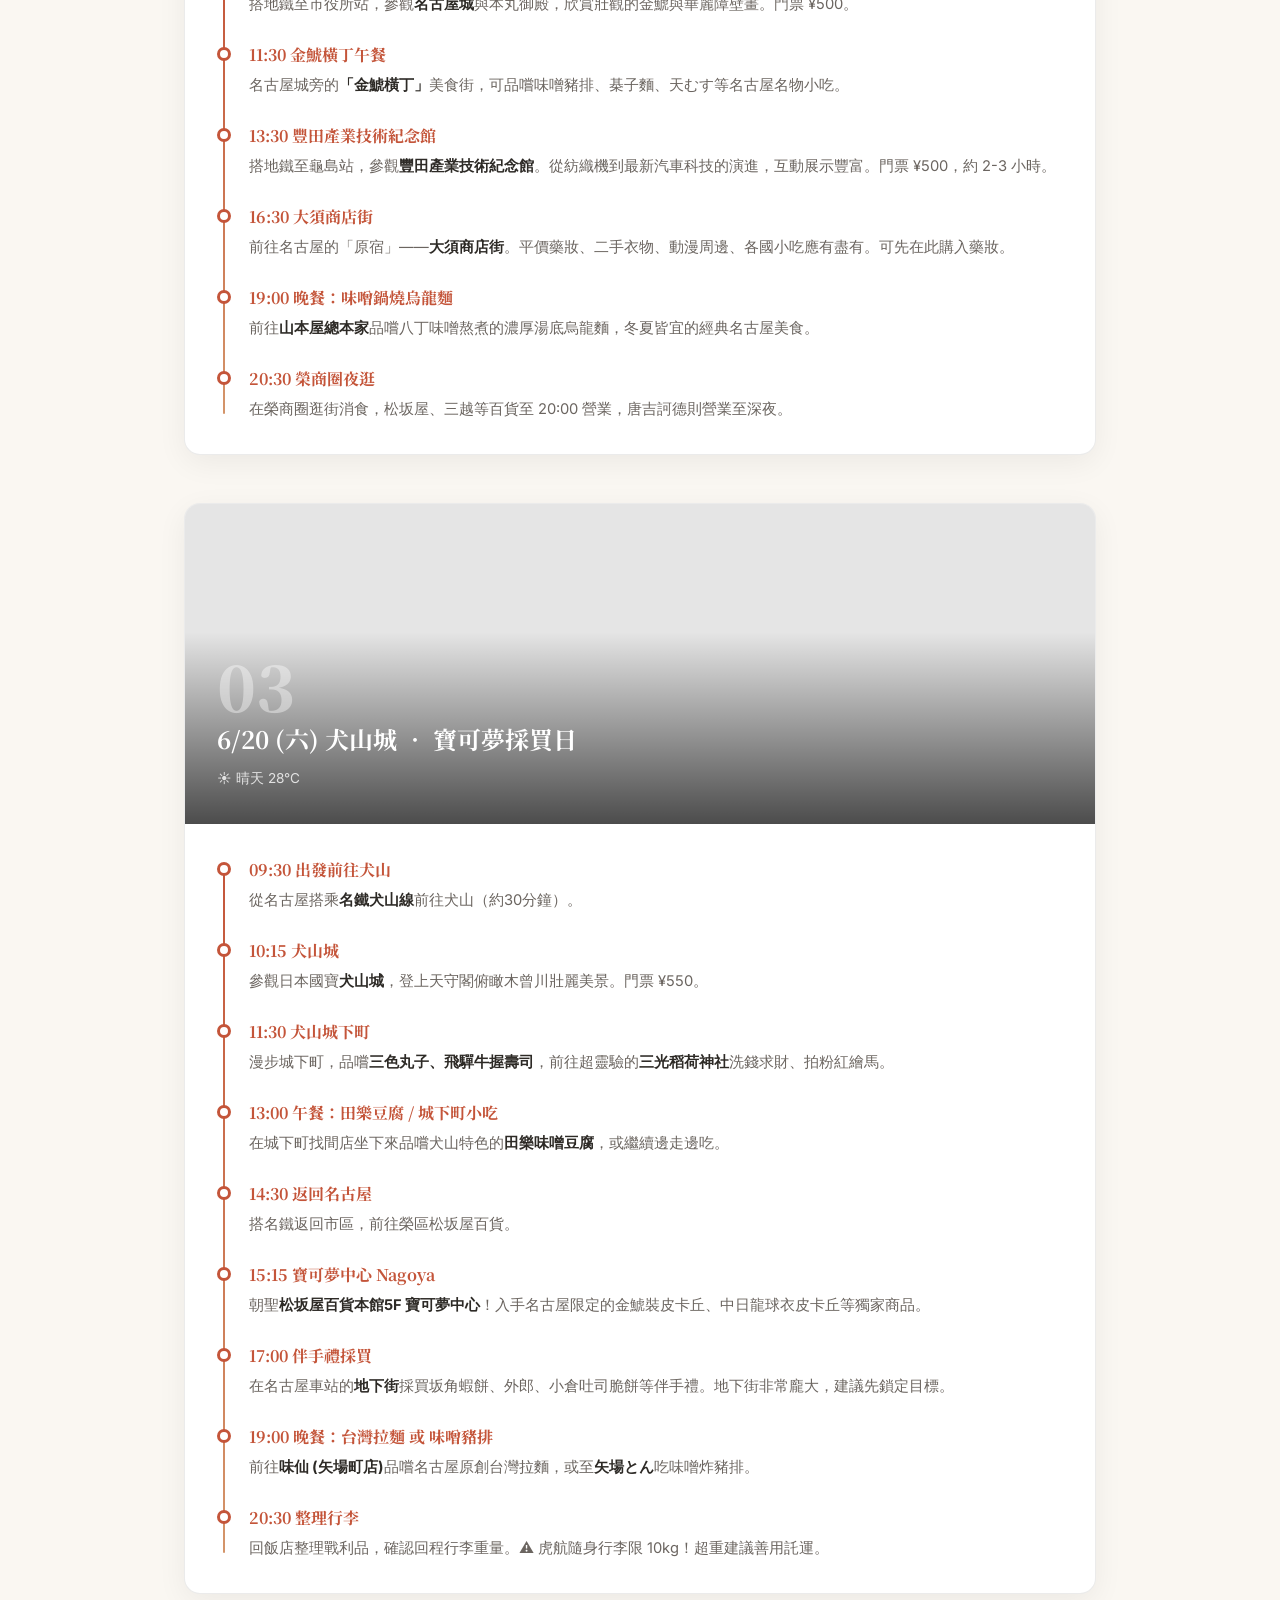
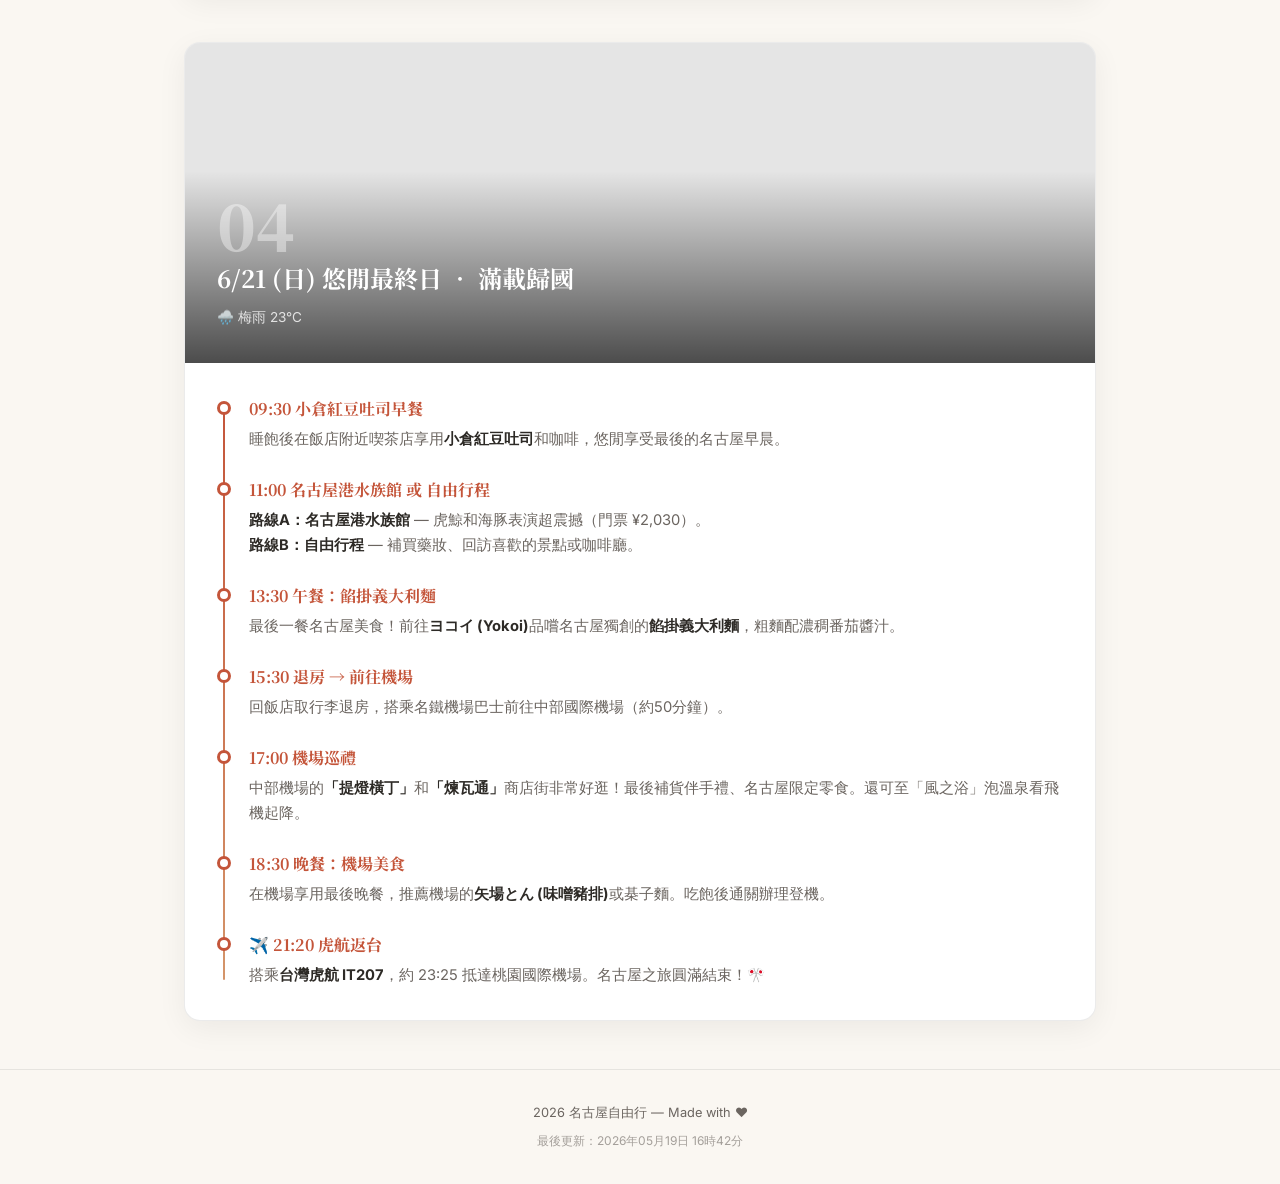
==== commit 12e1e6c6: "Fix: update lastUpdated timestamp" ====
--- a/index.html
+++ b/index.html
@@ -229,9 +229,56 @@
 </section>
 
 <section class="tips-chapter">
+  <div class="chapter-header"><span class="ch-label">TRANSPORT</span><h2>機場 ⇌ 市區交通規劃 (4人同行大對決)</h2></div>
+  <p class="budget-intro" style="margin-top: -10px; margin-bottom: 20px;">以 4 位成人「單程總計」換算台幣 (TWD) 進行殘酷對比，幫您找出最佳黃金交叉點：</p>
+  <div class="transport-grid" style="display: grid; grid-template-columns: repeat(auto-fit, minmax(250px, 1fr)); gap: 15px;">
+    <div class="transport-card">
+      <h4>🚆 名鐵電車 (μ-SKY)</h4>
+      <div class="price">4人約 $1,050 台幣</div>
+      <ul>
+        <li><strong>優點：</strong>最快 28 分鐘進市區，絕不塞車。</li>
+        <li><strong>缺點：</strong>提著 4 個大行李箱在車站轉乘地鐵會崩潰。</li>
+        <li><strong>總評：</strong>最便宜，但最費體力。</li>
+      </ul>
+    </div>
+    <div class="transport-card">
+      <h4>🚌 利木津機場巴士</h4>
+      <div class="price">4人約 $1,100 台幣</div>
+      <ul>
+        <li><strong>優點：</strong>行李交給司機放行李艙，保證有位。</li>
+        <li><strong>缺點：</strong>下車點固定，可能還要自己拉行李走一段。</li>
+        <li><strong>總評：</strong>性價比高，機動性普通。</li>
+      </ul>
+    </div>
+    <div class="transport-card">
+      <h4>🚐 NearMe (AI 共乘)</h4>
+      <div class="price">4人約 $2,500 台幣</div>
+      <ul>
+        <li><strong>優點：</strong>直達飯店門口，免搬行李。</li>
+        <li><strong>缺點：</strong>要跟陌生人擠，可能繞路接送別人浪費時間。</li>
+        <li><strong>總評：</strong>1-2 人搭划算，4人搭反而尷尬。</li>
+      </ul>
+    </div>
+    <div class="transport-card" style="border: 2px solid #e06c75; position: relative;">
+      <span style="position: absolute; top: -10px; right: -10px; background: #e06c75; color: white; padding: 2px 8px; border-radius: 12px; font-size: 0.8rem; font-weight: bold;">首選推薦</span>
+      <h4>🚕 專屬包車 (7人座)</h4>
+      <div class="price" style="color: #e06c75;">4人約 $2,600 台幣起</div>
+      <ul>
+        <li><strong>優點：</strong>專車直達，空間超大，完全不用等別人。</li>
+        <li><strong>缺點：</strong>需事先預訂。</li>
+        <li><strong>總評：</strong>⭐ 只比共乘貴 100 元，4 人同行的黃金解法！(Klook/KKday)</li>
+      </ul>
+    </div>
+  </div>
+</section>
+
+<section class="tips-chapter">
   <div class="chapter-header"><span class="ch-label">MAP</span><h2>名古屋地鐵路線圖</h2></div>
   <div style="text-align: center; margin-top: 1.5rem;">
-    <img src="images/subway_map.png" alt="名古屋地鐵路線圖" class="transit-map-img">
+    <div class="map-wrapper">
+      <img src="images/subway_map.png" alt="名古屋地鐵路線圖" class="transit-map-img">
+      <div class="hotel-pin">📍 目前飯店位置 (伏見)</div>
+    </div>
     <p style="margin-top:1rem; font-size:0.85rem; color:var(--text2);">
       🗺️ <a href="https://www.kotsu.city.nagoya.jp/jp/pc/subway/routemap.html" target="_blank" rel="noopener" style="color:var(--accent); text-decoration:underline;">名古屋市交通局官網</a>
       ｜ 🚇 <a href="https://www.kotsu.city.nagoya.jp/jp/pc/route/" target="_blank" rel="noopener" style="color:var(--accent); text-decoration:underline;">互動式乘換導航</a>
@@ -262,7 +309,7 @@
   slogan: '質感住宿 ‧ 深度慢遊 ‧ 美食巡禮',
   airline: '樂桃航空(去) / 台灣虎航(回)',
   airlineTip: '💡 去程樂桃，回程虎航 (隨身行李10kg優勢)。',
-  lastUpdated: '2026年05月19日 15時38分',
+  lastUpdated: '2026年05月19日 16時42分',
 };
 // ===== 以上為設定區 =====
 
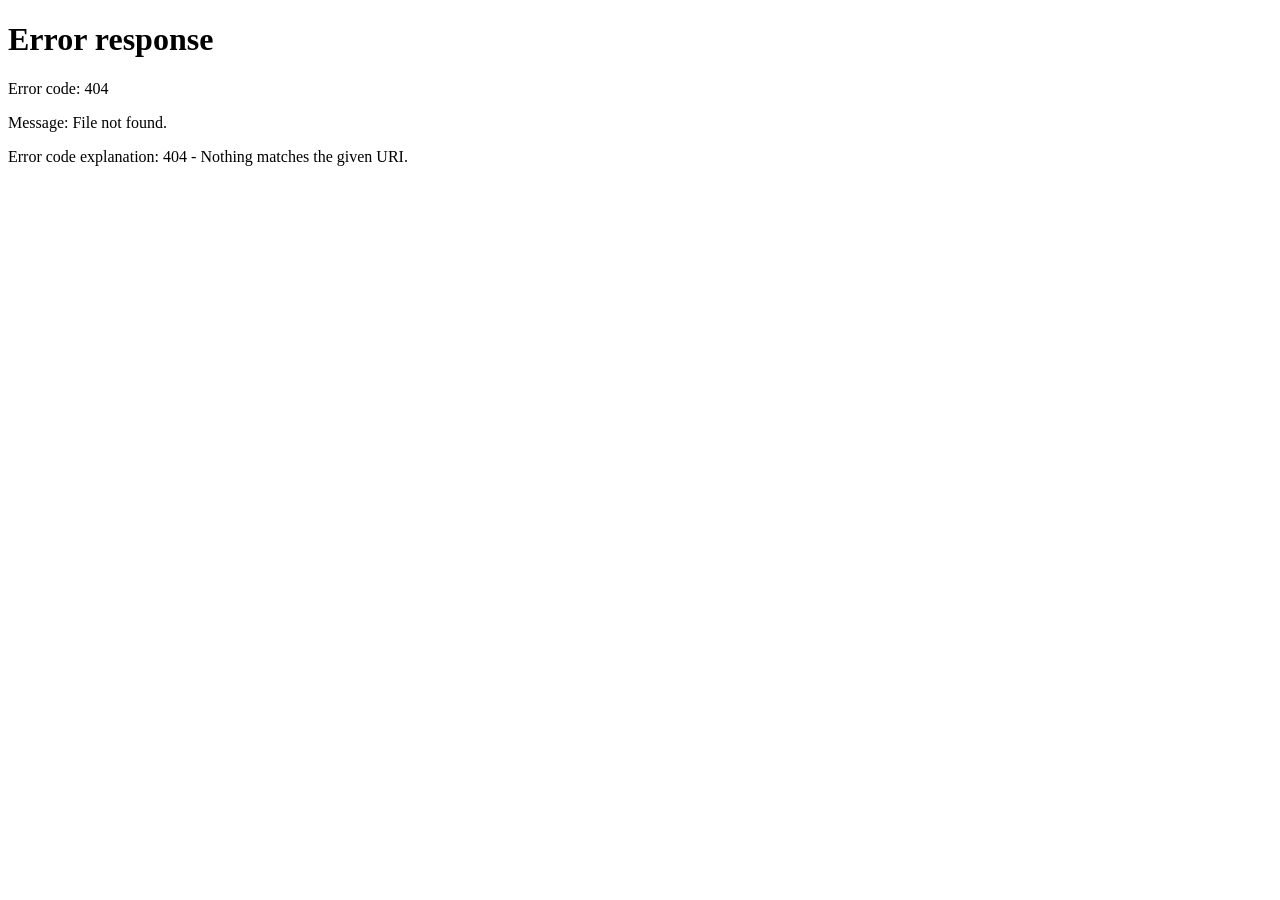
==== commit 8f0cff03: "Change default redirect city to Okinawa" ====
--- a/index.html
+++ b/index.html
@@ -1,371 +1,24 @@
 <!DOCTYPE html>
 <html lang="zh-TW">
 <head>
-<meta charset="UTF-8">
-<meta name="viewport" content="width=device-width, initial-scale=1.0">
-<title>2026 名古屋自由行行程計畫</title>
-<link href="https://fonts.googleapis.com/css2?family=Noto+Serif+JP:wght@400;700;900&family=Inter:wght@300;400;500;600&display=swap" rel="stylesheet">
-<link rel="stylesheet" href="style.css">
+  <meta charset="UTF-8">
+  <!-- 
+    ========================================================================
+    預設城市切換 (Default City Switcher)
+    若要更改預設首頁的城市，請將下方的 'tokyo.html' 替換為其他城市名稱：
+    - 沖繩: okinawa.html
+    - 東京: tokyo.html
+    - 名古屋: nagoya.html
+    ========================================================================
+  -->
+  <meta http-equiv="refresh" content="0; url=okinawa.html">
+  <title>重新導向中... Redirecting...</title>
+  <script>
+    // JavaScript 重新導向
+    window.location.replace("okinawa.html");
+  </script>
 </head>
 <body>
-<div class="book-cover">
-  <div class="cover-overlay"></div>
-  <div class="cover-content">
-    <p class="cover-label">TRAVEL GUIDE <span data-bind="year"></span></p>
-    <h1>名古屋自由行</h1>
-    <p class="cover-sub" data-bind="slogan"></p>
-    <div class="cover-date" data-bind="coverDate"></div>
-  </div>
-  <a href="#main-content" class="scroll-hint">↓ 開始閱讀</a>
-</div>
-
-<nav class="toc" id="main-content">
-  <div class="toc-inner">
-    <button class="toc-btn active" onclick="openTab(this,'tab-4days')">📅 行程</button>
-    <button class="toc-btn" onclick="openTab(this,'tab-reco')">🎯 推薦指南</button>
-    <button class="toc-btn" onclick="openTab(this,'tab-info')">💡 實用資訊</button>
-    <button class="theme-toggle" onclick="toggleTheme()" aria-label="切換主題">🌓</button>
-  </div>
-</nav>
-
-<main class="book-body">
-
-<div id="tab-4days" class="tab-content active">
-
-<section class="info-chapter">
-  <div class="chapter-header"><span class="ch-label">OVERVIEW</span><h2>行程基本資訊</h2></div>
-  <div class="info-grid">
-    <div class="info-item"><span class="info-icon">📅</span><div><strong>旅行日期</strong><p data-bind="dateRange"></p></div></div>
-    <div class="info-item"><span class="info-icon">✈️</span><div><strong>航空公司</strong><p data-bind="airlineInfo"></p></div></div>
-    <div class="info-item"><span class="info-icon">🏨</span><div><strong>住宿方案</strong><p>名古屋伏見安住睦世酒店 (hotel androoms)<br>3晚 (機加酒總價 台幣 24,402)<br><small>💡 質感工業風，交通便利。</small></p></div></div>
-  </div>
-</section>
-
-<article class="day-chapter">
-  <div class="day-hero" style="background-image:url(https://images.unsplash.com/photo-1674923207459-98ed5a4dcd06?auto=format&fit=crop&w=1200&q=80)">
-    <div class="day-hero-overlay"></div>
-    <div class="day-hero-text"><span class="day-num">01</span><h3>6/18 (四) 紅眼抵達 ‧ 市區初探索</h3><span class="day-weather">☁️ 多雲 24°C</span></div>
-  </div>
-  <div class="day-body">
-    <div class="timeline">
-      <div class="tl-item"><div class="tl-dot"></div><div class="tl-content"><h4>✈️ 02:10 桃園出發</h4><p>搭乘<strong>樂桃航空 MM28</strong>紅眼班機，建議在機上補眠。約 06:05 抵達中部國際機場 (NGO)。</p></div></div>
-      <div class="tl-item"><div class="tl-dot"></div><div class="tl-content">
-        <h4>07:00 紅眼班機回血作戰 (三選一)</h4>
-        <p>抵達後強烈建議先進行 3 小時的「休息回血」，以免下午體力透支：</p>
-        
-        <div class="mini-tabs">
-            <button class="mini-tab-btn active" onclick="openMiniTab(this, 'opt-netcafe', 'day1-opt')">🛏️ 網咖平躺 (推薦)</button>
-            <button class="mini-tab-btn" onclick="openMiniTab(this, 'opt-airport', 'day1-opt')">✈️ 機場溫泉</button>
-            <button class="mini-tab-btn" onclick="openMiniTab(this, 'opt-city', 'day1-opt')">♨️ 市區溫泉</button>
-        </div>
-        
-        <div id="opt-netcafe" class="mini-tab-content day1-opt-content active">
-            <strong>【快活CLUB】可上鎖平躺包廂</strong><br>
-            <p style="margin-top:5px; margin-bottom:0;">搭名鐵進市區，到伏見的飯店寄放行李後，步行至榮區的快活CLUB。開一個「鍵付完全個室(全平面墊)」，免費洗熱水澡後，戴眼罩平躺爆睡 3 小時。醒來喝杯免費咖啡，滿血開始旅程。</p>
-        </div>
-        <div id="opt-airport" class="mini-tab-content day1-opt-content">
-            <strong>【SOLA SPA 風の湯】機場內泡湯</strong><br>
-            <p style="margin-top:5px; margin-bottom:0;">下機領完行李後不急著進市區，直接前往第一航廈 4 樓。一邊看飛機起降一邊泡湯，洗去搭機的僵硬與疲憊，整理好儀容後再搭車前往市區飯店寄放行李。</p>
-        </div>
-        <div id="opt-city" class="mini-tab-content day1-opt-content">
-            <strong>【Canal Resort】市區大型超級澡堂</strong><br>
-            <p style="margin-top:5px; margin-bottom:0;">搭車到名古屋車站或伏見站後，轉乘 Canal Resort 的「免費接駁車」。裡面規模極大，除了泡湯，重點是去「岩盤浴休息區」的懶骨頭或沙發床躺平補眠。</p>
-        </div>
-      </div></div>
-      <div class="tl-item"><div class="tl-dot"></div><div class="tl-content"><h4>11:00 滿血復活！早午餐</h4><p>充分休息後，就近在榮/伏見商圈找間特色咖啡廳吃個早午餐，或是吃點輕食喚醒腸胃。</p></div></div>
-      <div class="tl-item"><div class="tl-dot"></div><div class="tl-content"><h4>12:30 熱田神宮</h4><p>前往供奉三神器之一「草薙劍」的千年古社。森林參道靜謐莊嚴，約 1-1.5 小時可逛完。免費參拜。</p></div></div>
-      <div class="tl-item"><div class="tl-dot"></div><div class="tl-content"><h4>14:00 午餐：鰻魚飯三吃</h4><p>熱田神宮旁的<strong>蓬萊軒 (神宮店)</strong>。刻意避開 12 點人潮最尖峰時段，品嚐名古屋第一名物！</p></div></div>
-      <div class="tl-item"><div class="tl-dot"></div><div class="tl-content"><h4>16:00 飯店 Check-in ＆ 休息</h4><p>回到 <strong>hotel androoms 名古屋伏見</strong> 正式辦理入住，將裝備卸下，在房間內簡單梳洗與休息。</p></div></div>
-      <div class="tl-item"><div class="tl-dot"></div><div class="tl-content"><h4>17:30 榮商圈 ‧ 久屋大通公園</h4><p>傍晚氣溫較舒適時，步行前往<strong>久屋大通公園</strong>與榮商圈散步，感受都會綠意與時尚氛圍。</p></div></div>
-      <div class="tl-item"><div class="tl-dot"></div><div class="tl-content"><h4>19:00 晚餐：手羽先</h4><p>前往<strong>世界の山ちゃん 或 風來坊</strong>，大啖外酥內嫩的名古屋式炸雞翅，配上生啤酒！</p></div></div>
-      <div class="tl-item"><div class="tl-dot"></div><div class="tl-content"><h4>20:30 綠洲21 夜景 (早點回房)</h4><p>散步至<strong>綠洲21</strong>欣賞宇宙船夜景後，建議盡早回飯店休息，把紅眼班機的睡眠時數徹底補齊！</p></div></div>
-    </div>
-  </div>
-</article>
-
-<article class="day-chapter">
-  <div class="day-hero" style="background-image:url(https://images.unsplash.com/photo-1580651315530-69c8e0026377?auto=format&fit=crop&w=1200&q=80)">
-    <div class="day-hero-overlay"></div>
-    <div class="day-hero-text"><span class="day-num">02</span><h3>6/19 (五) 名古屋城 ‧ 工業遺產巡禮</h3><span class="day-weather">🌦️ 陰陣雨 25°C</span></div>
-  </div>
-  <div class="day-body">
-    <div class="timeline">
-      <div class="tl-item"><div class="tl-dot"></div><div class="tl-content"><h4>09:30 名古屋城</h4><p>搭地鐵至市役所站，參觀<strong>名古屋城</strong>與本丸御殿，欣賞壯觀的金鯱與華麗障壁畫。門票 ¥500。</p></div></div>
-      <div class="tl-item"><div class="tl-dot"></div><div class="tl-content"><h4>11:30 金鯱橫丁午餐</h4><p>名古屋城旁的<strong>「金鯱橫丁」</strong>美食街，可品嚐味噌豬排、棊子麵、天むす等名古屋名物小吃。</p></div></div>
-      <div class="tl-item"><div class="tl-dot"></div><div class="tl-content"><h4>13:30 豐田產業技術紀念館</h4><p>搭地鐵至龜島站，參觀<strong>豐田產業技術紀念館</strong>。從紡織機到最新汽車科技的演進，互動展示豐富。門票 ¥500，約 2-3 小時。</p></div></div>
-      <div class="tl-item"><div class="tl-dot"></div><div class="tl-content"><h4>16:30 大須商店街</h4><p>前往名古屋的「原宿」——<strong>大須商店街</strong>。平價藥妝、二手衣物、動漫周邊、各國小吃應有盡有。可先在此購入藥妝。</p></div></div>
-      <div class="tl-item"><div class="tl-dot"></div><div class="tl-content"><h4>19:00 晚餐：味噌鍋燒烏龍麵</h4><p>前往<strong>山本屋總本家</strong>品嚐八丁味噌熬煮的濃厚湯底烏龍麵，冬夏皆宜的經典名古屋美食。</p></div></div>
-      <div class="tl-item"><div class="tl-dot"></div><div class="tl-content"><h4>20:30 榮商圈夜逛</h4><p>在榮商圈逛街消食，松坂屋、三越等百貨至 20:00 營業，唐吉訶德則營業至深夜。</p></div></div>
-    </div>
-  </div>
-</article>
-
-<article class="day-chapter">
-  <div class="day-hero" style="background-image:url(https://images.unsplash.com/photo-1493976040374-85c8e12f0c0e?auto=format&fit=crop&w=1200&q=80)">
-    <div class="day-hero-overlay"></div>
-    <div class="day-hero-text"><span class="day-num">03</span><h3>6/20 (六) 犬山城 ‧ 寶可夢採買日</h3><span class="day-weather">☀️ 晴天 28°C</span></div>
-  </div>
-  <div class="day-body">
-    <div class="timeline">
-      <div class="tl-item"><div class="tl-dot"></div><div class="tl-content"><h4>09:30 出發前往犬山</h4><p>從名古屋搭乘<strong>名鐵犬山線</strong>前往犬山（約30分鐘）。</p></div></div>
-      <div class="tl-item"><div class="tl-dot"></div><div class="tl-content"><h4>10:15 犬山城</h4><p>參觀日本國寶<strong>犬山城</strong>，登上天守閣俯瞰木曾川壯麗美景。門票 ¥550。</p></div></div>
-      <div class="tl-item"><div class="tl-dot"></div><div class="tl-content"><h4>11:30 犬山城下町</h4><p>漫步城下町，品嚐<strong>三色丸子、飛驒牛握壽司</strong>，前往超靈驗的<strong>三光稻荷神社</strong>洗錢求財、拍粉紅繪馬。</p></div></div>
-      <div class="tl-item"><div class="tl-dot"></div><div class="tl-content"><h4>13:00 午餐：田樂豆腐 / 城下町小吃</h4><p>在城下町找間店坐下來品嚐犬山特色的<strong>田樂味噌豆腐</strong>，或繼續邊走邊吃。</p></div></div>
-      <div class="tl-item"><div class="tl-dot"></div><div class="tl-content"><h4>14:30 返回名古屋</h4><p>搭名鐵返回市區，前往榮區松坂屋百貨。</p></div></div>
-      <div class="tl-item"><div class="tl-dot"></div><div class="tl-content"><h4>15:15 寶可夢中心 Nagoya</h4><p>朝聖<strong>松坂屋百貨本館5F 寶可夢中心</strong>！入手名古屋限定的金鯱裝皮卡丘、中日龍球衣皮卡丘等獨家商品。</p></div></div>
-      <div class="tl-item"><div class="tl-dot"></div><div class="tl-content"><h4>17:00 伴手禮採買</h4><p>在名古屋車站的<strong>地下街</strong>採買坂角蝦餅、外郎、小倉吐司脆餅等伴手禮。地下街非常龐大，建議先鎖定目標。</p></div></div>
-      <div class="tl-item"><div class="tl-dot"></div><div class="tl-content"><h4>19:00 晚餐：台灣拉麵 或 味噌豬排</h4><p>前往<strong>味仙 (矢場町店)</strong>品嚐名古屋原創台灣拉麵，或至<strong>矢場とん</strong>吃味噌炸豬排。</p></div></div>
-      <div class="tl-item"><div class="tl-dot"></div><div class="tl-content"><h4>20:30 整理行李</h4><p>回飯店整理戰利品，確認回程行李重量。⚠️ 虎航隨身行李限 10kg！超重建議善用託運。</p></div></div>
-    </div>
-  </div>
-</article>
-
-<article class="day-chapter">
-  <div class="day-hero" style="background-image:url(https://images.unsplash.com/photo-1525351484163-7529414344d8?auto=format&fit=crop&w=1200&q=80)">
-    <div class="day-hero-overlay"></div>
-    <div class="day-hero-text"><span class="day-num">04</span><h3>6/21 (日) 悠閒最終日 ‧ 滿載歸國</h3><span class="day-weather">🌧️ 梅雨 23°C</span></div>
-  </div>
-  <div class="day-body">
-    <div class="timeline">
-      <div class="tl-item"><div class="tl-dot"></div><div class="tl-content"><h4>09:30 小倉紅豆吐司早餐</h4><p>睡飽後在飯店附近喫茶店享用<strong>小倉紅豆吐司</strong>和咖啡，悠閒享受最後的名古屋早晨。</p></div></div>
-      <div class="tl-item"><div class="tl-dot"></div><div class="tl-content"><h4>11:00 名古屋港水族館 或 自由行程</h4><p><strong>路線A：名古屋港水族館</strong> — 虎鯨和海豚表演超震撼（門票 ¥2,030）。<br><strong>路線B：自由行程</strong> — 補買藥妝、回訪喜歡的景點或咖啡廳。</p></div></div>
-      <div class="tl-item"><div class="tl-dot"></div><div class="tl-content"><h4>13:30 午餐：餡掛義大利麵</h4><p>最後一餐名古屋美食！前往<strong>ヨコイ (Yokoi)</strong>品嚐名古屋獨創的<strong>餡掛義大利麵</strong>，粗麵配濃稠番茄醬汁。</p></div></div>
-      <div class="tl-item"><div class="tl-dot"></div><div class="tl-content"><h4>15:30 退房 → 前往機場</h4><p>回飯店取行李退房，搭乘名鐵機場巴士前往中部國際機場（約50分鐘）。</p></div></div>
-      <div class="tl-item"><div class="tl-dot"></div><div class="tl-content"><h4>17:00 機場巡禮</h4><p>中部機場的<strong>「提燈橫丁」</strong>和<strong>「煉瓦通」</strong>商店街非常好逛！最後補貨伴手禮、名古屋限定零食。還可至「風之浴」泡溫泉看飛機起降。</p></div></div>
-      <div class="tl-item"><div class="tl-dot"></div><div class="tl-content"><h4>18:30 晚餐：機場美食</h4><p>在機場享用最後晚餐，推薦機場的<strong>矢場とん (味噌豬排)</strong>或棊子麵。吃飽後通關辦理登機。</p></div></div>
-      <div class="tl-item"><div class="tl-dot"></div><div class="tl-content"><h4>✈️ 21:20 虎航返台</h4><p>搭乘<strong>台灣虎航 IT207</strong>，約 23:25 抵達桃園國際機場。名古屋之旅圓滿結束！🎌</p></div></div>
-    </div>
-  </div>
-</article>
-</div>
-
-<div id="tab-reco" class="tab-content">
-
-<div class="mini-tabs" style="justify-content:center; margin-bottom:0.5rem;">
-  <button class="mini-tab-btn active" onclick="openMiniTab(this, 'reco-food', 'reco-sub')">🍜 美食</button>
-  <button class="mini-tab-btn" onclick="openMiniTab(this, 'reco-spots', 'reco-sub')">📍 景點</button>
-  <button class="mini-tab-btn" onclick="openMiniTab(this, 'reco-gifts', 'reco-sub')">🎁 伴手禮</button>
-</div>
-
-<div id="reco-food" class="mini-tab-content reco-sub-content active">
-<section class="reco-chapter">
-  <div class="chapter-header"><span class="ch-label">GOURMET</span><h2>名古屋必吃美食推薦</h2></div>
-  <div class="reco-grid">
-    <div class="reco-card"><img src="https://images.unsplash.com/photo-1611143669185-af224c5e3252?auto=format&fit=crop&w=600&q=80" alt="鰻魚飯三吃"><div class="reco-body"><h4>鰻魚飯三吃 (ひつまぶし)</h4><p class="reco-where">📍 熱田蓬萊軒 / まるや本店</p><p>名古屋第一名物！先吃原味、再加蔥花山葵、最後用高湯泡成茶泡飯，三種吃法一次滿足。預算約 ¥3,500-4,500。</p></div></div>
-    <div class="reco-card"><img src="https://images.unsplash.com/photo-1604908176997-125f25cc6f3d?auto=format&fit=crop&w=600&q=80" alt="味噌豬排"><div class="reco-body"><h4>味噌炸豬排 (味噌カツ)</h4><p class="reco-where">📍 矢場とん (矢場町本店)</p><p>濃郁八丁味噌醬汁淋在酥脆炸豬排上，鹹甜入味超下飯。名古屋車站也有分店，排隊名店！預算約 ¥1,500-2,000。</p></div></div>
-    <div class="reco-card"><img src="https://images.unsplash.com/photo-1626645738196-c2a7c87a8f58?auto=format&fit=crop&w=600&q=80" alt="手羽先"><div class="reco-body"><h4>手羽先 (炸雞翅)</h4><p class="reco-where">📍 世界の山ちゃん / 風來坊</p><p>外酥內嫩、胡椒香氣十足的名古屋式炸雞翅，配啤酒絕配！居酒屋必點。預算約 ¥500-800/份。</p></div></div>
-    <div class="reco-card"><img src="https://images.unsplash.com/photo-1569718212165-3a8278d5f624?auto=format&fit=crop&w=600&q=80" alt="台灣拉麵"><div class="reco-body"><h4>台灣拉麵</h4><p class="reco-where">📍 味仙 (今池本店 / 矢場町店)</p><p>其實是名古屋原創！辣肉燥搭配韭菜，重口味超過癮。可選「美國人口味 (加辣)」或「義大利人口味 (減辣)」。預算約 ¥850。</p></div></div>
-    <div class="reco-card"><img src="https://images.unsplash.com/photo-1618841557871-b4664fbf0cb3?auto=format&fit=crop&w=600&q=80" alt="味噌煮込みうどん"><div class="reco-body"><h4>味噌鍋燒烏龍麵</h4><p class="reco-where">📍 山本屋總本家 / 山本屋本店</p><p>用八丁味噌熬煮的濃厚湯底，搭配彈牙到近乎硬的手打烏龍麵。冬天必吃暖胃料理！預算約 ¥1,200-1,800。</p></div></div>
-    <div class="reco-card"><img src="https://images.unsplash.com/photo-1509042239860-f550ce710b93?auto=format&fit=crop&w=600&q=80" alt="Morning Service"><div class="reco-body"><h4>Morning Service 早餐</h4><p class="reco-where">📍 客美多咖啡 (コメダ) / BUCYO Coffee</p><p>名古屋獨有文化：點一杯飲料就送厚片吐司和水煮蛋！客美多的招牌「シロノワール」丹麥鬆餅也必嚐。預算約 ¥500-800。</p></div></div>
-    <div class="reco-card"><img src="https://images.unsplash.com/photo-1617196034738-26c5f7c977ce?auto=format&fit=crop&w=600&q=80" alt="棊子麵"><div class="reco-body"><h4>棊子麵 (きしめん)</h4><p class="reco-where">📍 名古屋車站月台立食 / 宮きしめん</p><p>寬扁如絲帶的手打麵條，口感滑順。車站月台上就有立食店，搭配柴魚高湯和油豆腐，是在地人的快速午餐首選。預算約 ¥400-700。</p></div></div>
-    <div class="reco-card"><img src="https://images.unsplash.com/photo-1525755662778-989d0524087e?auto=format&fit=crop&w=600&q=80" alt="天むす"><div class="reco-body"><h4>天むす (天婦羅飯糰)</h4><p class="reco-where">📍 地雷也 / 千壽</p><p>小巧可愛的炸蝦天婦羅包在鹽味飯糰裡，一口一個超方便！通常5顆一組販售，很適合當午餐或邊走邊吃的點心。預算約 ¥700-900。</p></div></div>
-    <div class="reco-card"><img src="https://images.unsplash.com/photo-1563379926898-05f4575a45d8?auto=format&fit=crop&w=600&q=80" alt="餡掛義大利麵"><div class="reco-body"><h4>餡掛義大利麵 (あんかけスパ)</h4><p class="reco-where">📍 ヨコイ (Yokoi) / チャオ (Ciao)</p><p>名古屋獨創的和洋混搭料理！粗麵條配上胡椒辣味的濃稠番茄醬汁，加上炸豬排或香腸等配料，份量十足。預算約 ¥900-1,200。</p></div></div>
-    <div class="reco-card"><img src="https://images.unsplash.com/photo-1484723091739-30a097e8f929?auto=format&fit=crop&w=600&q=80" alt="小倉吐司"><div class="reco-body"><h4>小倉紅豆吐司 (小倉トースト)</h4><p class="reco-where">📍 客美多咖啡 / 各喫茶店</p><p>烤得酥脆的厚片吐司塗上奶油和甜紅豆餡，甜鹹交織的名古屋經典早餐。搭配 Morning Service 點飲料就能免費享用！預算約 ¥0-400。</p></div></div>
-  </div>
-</section>
-</div>
-
-<div id="reco-spots" class="mini-tab-content reco-sub-content">
-<section class="reco-chapter">
-  <div class="chapter-header"><span class="ch-label">SPOTS</span><h2>推薦景點精選</h2></div>
-  <div class="reco-grid">
-    <div class="reco-card"><img src="https://images.unsplash.com/photo-1580651315530-69c8e0026377?auto=format&fit=crop&w=600&q=80" alt="名古屋城"><div class="reco-body"><h4>名古屋城</h4><p class="reco-where">📍 地鐵名城線 市役所站</p><p>金鯱閃耀的百大名城，本丸御殿的障壁畫豪華絕倫。旁邊「金鯱橫丁」可以一次吃遍名古屋美食。門票 ¥500。</p></div></div>
-    <div class="reco-card"><img src="https://images.unsplash.com/photo-1493976040374-85c8e12f0c0e?auto=format&fit=crop&w=600&q=80" alt="犬山城"><div class="reco-body"><h4>犬山城 &amp; 城下町</h4><p class="reco-where">📍 名鐵犬山線 犬山遊園站</p><p>日本國寶四城之一，天守閣可俯瞰木曾川。城下町的三色丸子、飛驒牛壽司和三光稻荷神社粉紅繪馬超好拍！</p></div></div>
-    <div class="reco-card"><img src="https://images.unsplash.com/photo-1582967788606-a171c1080cb0?auto=format&fit=crop&w=600&q=80" alt="名古屋港水族館"><div class="reco-body"><h4>名古屋港水族館</h4><p class="reco-where">📍 地鐵名港線 名古屋港站</p><p>日本最大級水族館！虎鯨和海豚表演超震撼，還有南極觀測船「富士號」可參觀。適合雨天備案。門票 ¥2,030。</p></div></div>
-    <div class="reco-card"><img src="https://images.unsplash.com/photo-1492144534655-ae79c964c9d7?auto=format&fit=crop&w=600&q=80" alt="豐田產業技術紀念館"><div class="reco-body"><h4>豐田產業技術紀念館</h4><p class="reco-where">📍 地鐵東山線 龜島站</p><p>從紡織機到最新汽車科技的演進，有大量互動展示。就算不是車迷也會覺得很有趣！門票 ¥500，CP值超高。</p></div></div>
-    <div class="reco-card"><img src="https://images.unsplash.com/photo-1618164435735-413d3b066c9a?auto=format&fit=crop&w=600&q=80" alt="吉卜力公園"><div class="reco-body"><h4>吉卜力公園</h4><p class="reco-where">📍 愛・地球博紀念公園 (リニモ)</p><p>宮崎駿迷必訪聖地！霍爾的移動城堡、龍貓森林等場景還原。⚠️ 需提前兩個月在官網搶票。</p></div></div>
-    <div class="reco-card"><img src="https://images.unsplash.com/photo-1478436127897-769e1b3f0f36?auto=format&fit=crop&w=600&q=80" alt="熱田神宮"><div class="reco-body"><h4>熱田神宮</h4><p class="reco-where">📍 名鐵神宮前站</p><p>供奉三神器之一「草薙劍」的千年古社，森林參道靜謐莊嚴。參拜後可在門前町吃蓬萊軒鰻魚飯。免費參拜。</p></div></div>
-    <div class="reco-card"><img src="https://images.unsplash.com/photo-1590559899731-a382839e5549?auto=format&fit=crop&w=600&q=80" alt="綠洲21"><div class="reco-body"><h4>綠洲21 &amp; MIRAI TOWER</h4><p class="reco-where">📍 地鐵栄站</p><p>宇宙船造型的未來感建築，夜晚打燈後美得像科幻電影場景！旁邊的 MIRAI TOWER 是日本最古電視塔，登頂可看全市夜景。免費入場，登塔 ¥900。</p></div></div>
-    <div class="reco-card"><img src="https://images.unsplash.com/photo-1542052125323-e69ad37a47c2?auto=format&fit=crop&w=600&q=80" alt="大須商店街"><div class="reco-body"><h4>大須商店街</h4><p class="reco-where">📍 地鐵上前津站 / 大須觀音站</p><p>名古屋的「原宿」！平價藥妆、二手衣物、動漫周邊、各國小吃應有盡有。營業至晚上8點，建議下午前往。免費逛街。</p></div></div>
-    <div class="reco-card"><img src="https://images.unsplash.com/photo-1474487548417-781cb71495f3?auto=format&fit=crop&w=600&q=80" alt="磁浮列車鐵道館"><div class="reco-body"><h4>磁浮列車鐵道館 (リニア・鉄道館)</h4><p class="reco-where">📍 金城埠線 金城埠站</p><p>鐵道迷必訪！展示真實的新幹線、磁浮列車與蒸汽火車，還有超大型模型鐵道場景。門票 ¥1,000，親子同遊也很適合。</p></div></div>
-    <div class="reco-card"><img src="https://images.unsplash.com/photo-1613771404784-3a5686aa2be3?auto=format&fit=crop&w=600&q=80" alt="寶可夢中心"><div class="reco-body"><h4>寶可夢中心 Nagoya</h4><p class="reco-where">📍 榮區 松坂屋百貨本館 5F</p><p>名古屋限定的穿金鴱裝皮卡丘、中日龍球衣皮卡丘等外地買不到！各種文具、零食和玩偶應有盡有，寶可夢迷必訪。免費入場。</p></div></div>
-  </div>
-</section>
-</div>
-
-<div id="reco-gifts" class="mini-tab-content reco-sub-content">
-<section class="reco-chapter">
-  <div class="chapter-header"><span class="ch-label">SOUVENIRS</span><h2>推薦伴手禮必買</h2></div>
-  <div class="reco-grid">
-    <div class="reco-card"><img src="images/gift_senbei.png" alt="蝦餅"><div class="reco-body"><h4>坂角總本舖「ゆかり」蝦餅</h4><p class="reco-where">📍 名古屋車站 / 中部機場</p><p>名古屋No.1伴手禮！整隻蝦壓製的薄脆蝦餅，鮮味濃郁。送禮自用兩相宜，包裝也很精美。約 ¥1,000-2,000。</p></div></div>
-    <div class="reco-card"><img src="images/gift_uiro.png" alt="外郎"><div class="reco-body"><h4>青柳總本家「ういろう」外郎</h4><p class="reco-where">📍 名古屋車站 / 大須</p><p>名古屋傳統和菓子，口感類似年糕但更細緻，有抹茶、小豆、櫻花等多種口味。一口大小超方便。約 ¥600-1,200。</p></div></div>
-    <div class="reco-card"><img src="images/gift_rusk.png" alt="小倉吐司脆餅"><div class="reco-body"><h4>小倉吐司脆餅 (ラスク)</h4><p class="reco-where">📍 名古屋車站地下街</p><p>把名古屋名物小倉紅豆吐司做成酥脆餅乾！奶油和紅豆的絕妙組合，輕巧好攜帶，送同事最推薦。約 ¥800-1,000。</p></div></div>
-    <div class="reco-card"><img src="images/gift_snacks.png" alt="限定零食"><div class="reco-body"><h4>名古屋限定零食</h4><p class="reco-where">📍 車站 / 便利商店 / 機場</p><p>味噌口味 KitKat、蝦餅口味 Pocky、手羽先口味 Pretz 等名古屋限定版。超市和便利商店就買得到！約 ¥300-600。</p></div></div>
-    <div class="reco-card"><img src="images/gift_pokemon.png" alt="寶可夢中心"><div class="reco-body"><h4>寶可夢中心限定商品</h4><p class="reco-where">📍 松坂屋百貨本館 5F (榮)</p><p>名古屋限定的穿金鯱裝皮卡丘、中日龍球衣皮卡丘等，外地買不到！還有各種文具、零食和玩偶。價格不等。</p></div></div>
-    <div class="reco-card"><img src="images/gift_cosmetics.png" alt="藥妝"><div class="reco-body"><h4>藥妝 &amp; 美妝</h4><p class="reco-where">📍 大須商店街 / 榮唐吉訶德</p><p>日本藥妝永遠是必買清單！推薦在大須商店街的藥妝店比價，價格通常比榮區更便宜。滿 ¥5,000 可免稅。</p></div></div>
-    <div class="reco-card"><img src="images/gift_frog.png" alt="青蛙饋頭"><div class="reco-body"><h4>青柳總本家「カエルまんじゅう」</h4><p class="reco-where">📍 名古屋車站 / 中部機場</p><p>超可愛的青蛙造型饋頭，細膩的紅豆餡口感溫潤。外觀討喜送人必選，是名古屋車站最人氣的和菓子伴手禮之一。約 ¥600-1,000。</p></div></div>
-    <div class="reco-card"><img src="images/gift_shachihoko.png" alt="金鴱周邊"><div class="reco-body"><h4>名古屋金鴱周邊商品</h4><p class="reco-where">📍 名古屋城 / 金鴱橫丁</p><p>金鴱是名古屋的象徵！金鴱造型的鑰匙圈、磁鐵、資料夾等小物，價格親民又有特色。約 ¥300-1,500。</p></div></div>
-    <div class="reco-card"><img src="images/gift_tokoname.png" alt="常滑燒"><div class="reco-body"><h4>常滑燒 (急須)茶具</h4><p class="reco-where">📍 名古屋車站 / 中部機場</p><p>愛知縣常滑市產的傳統急須茶壺，日本茶道必備。小型茶壺輕巧好攜帶，送給愛喝茶的朋友超有心意。約 ¥2,000-5,000。</p></div></div>
-    <div class="reco-card"><img src="images/gift_airport.png" alt="中部機場限定"><div class="reco-body"><h4>中部機場限定商品</h4><p class="reco-where">📍 中部國際機場 「提燈橫丁」</p><p>機場內的「提燈橫丁」和「煉瓦通」商店街非常好逛！有許多機場限定的包裝和口味，最後一站補貨的好機會。價格不等。</p></div></div>
-  </div>
-</section>
-</div>
-</div>
-
-<div id="tab-info" class="tab-content">
-<section class="budget-chapter">
-  <div class="chapter-header"><span class="ch-label">BUDGET</span><h2>名古屋 <span data-bind="totalDays"></span>天<span data-bind="totalNights"></span>夜 預算估算 (單人)</h2></div>
-  <p class="budget-intro">此為以「高質感、舒適」為前提的預算估算，皆以台幣 (TWD) 計算：</p>
-  <div class="budget-grid">
-    <div class="budget-card"><div class="budget-icon">✈️</div><h4>來回機票</h4><div class="budget-amount">$11,000 - $16,000</div><p>虎航/樂桃/星宇等，含託運行李</p></div>
-    <div class="budget-card"><div class="budget-icon">🏨</div><h4>住宿 (<span data-bind="totalNights"></span>晚)</h4><div class="budget-amount">$10,000 - $12,000</div><p>單人約 $2,500-$3,000/晚</p></div>
-    <div class="budget-card"><div class="budget-icon">🚆</div><h4>交通費</h4><div class="budget-amount">$2,000 - $2,500</div><p>機場巴士、市區地鐵、犬山來回</p></div>
-    <div class="budget-card"><div class="budget-icon">🍣</div><h4>飲食費 (<span data-bind="totalDays"></span>天)</h4><div class="budget-amount">$6,000 - $8,000</div><p>含鰻魚飯、飛驒牛、手羽先等</p></div>
-    <div class="budget-card"><div class="budget-icon">🎫</div><h4>門票與娛樂</h4><div class="budget-amount">$1,000 - $2,000</div><p>名古屋城、水族館、豐田紀念館等</p></div>
-    <div class="budget-card total"><div class="budget-icon">🌟</div><h4>總計 (不含購物)</h4><div class="budget-amount">約 $30,000 - $40,500</div><p>準備 $35,000 左右即可享受非常有質感的旅行！</p></div>
-  </div>
-  <p class="budget-note">💡 購物/藥妝/寶可夢中心消費因人而異，建議另外抓 $5,000 - $10,000 以上的購物金。</p>
-</section>
-
-<section class="tips-chapter">
-  <div class="chapter-header"><span class="ch-label">TIPS</span><h2>旅行實用小提示</h2></div>
-  <div class="tips-grid">
-    <div class="tip-card"><div class="tip-icon">🎒</div><h4>登機行李策略</h4><p>虎航提供 10 公斤（最多 2 件）手提行李。去程控制在 6-7 公斤，<strong>回程強烈建議加購託運行李</strong>，藥妝和伴手禮很容易超重。</p></div>
-    <div class="tip-card"><div class="tip-icon">🚌</div><h4>機場巴士注意</h4><p>利木津巴士往名古屋車站路線目前停駛中！請選擇住在<strong>「榮」</strong>或<strong>「伏見」</strong>的飯店。巴士可使用 Suica/ICOCA 等 IC 卡。</p></div>
-    <div class="tip-card"><div class="tip-icon">💳</div><h4>交通卡與支付</h4><p>一張 iPhone 內建的 Suica 即可搭乘所有地鐵與名鐵。大部分商店支援 Apple Pay 或信用卡，現金不需帶太多。</p></div>
-    <div class="tip-card"><div class="tip-icon">🛒</div><h4>免稅與購物</h4><p>購物滿 5,000 日圓即可免稅，記得攜帶<strong>實體護照</strong>。大須商店街營業至晚上 8 點，建議下午前往。</p></div>
-    <div class="tip-card"><div class="tip-icon">🌧️</div><h4>雨天備案</h4><p>6月梅雨季，下雨時可安排地下街行程（名古屋車站地下街非常龐大），或安排水族館、豐田紀念館等室內景點。</p></div>
-  </div>
-</section>
-
-<section class="tips-chapter">
-  <div class="chapter-header"><span class="ch-label">TRANSPORT</span><h2>機場 ⇌ 市區交通規劃 (4人同行大對決)</h2></div>
-  <p class="budget-intro" style="margin-top: -10px; margin-bottom: 20px;">以 4 位成人「單程總計」換算台幣 (TWD) 進行殘酷對比，幫您找出最佳黃金交叉點：</p>
-  <div class="transport-grid" style="display: grid; grid-template-columns: repeat(auto-fit, minmax(250px, 1fr)); gap: 15px;">
-    <div class="transport-card">
-      <h4>🚆 名鐵電車 (μ-SKY)</h4>
-      <div class="price">4人約 $1,050 台幣</div>
-      <ul>
-        <li><strong>優點：</strong>最快 28 分鐘進市區，絕不塞車。</li>
-        <li><strong>缺點：</strong>提著 4 個大行李箱在車站轉乘地鐵會崩潰。</li>
-        <li><strong>總評：</strong>最便宜，但最費體力。</li>
-      </ul>
-    </div>
-    <div class="transport-card">
-      <h4>🚌 利木津機場巴士</h4>
-      <div class="price">4人約 $1,100 台幣</div>
-      <ul>
-        <li><strong>優點：</strong>行李交給司機放行李艙，保證有位。</li>
-        <li><strong>缺點：</strong>下車點固定，可能還要自己拉行李走一段。</li>
-        <li><strong>總評：</strong>性價比高，機動性普通。</li>
-      </ul>
-    </div>
-    <div class="transport-card">
-      <h4>🚐 NearMe (AI 共乘)</h4>
-      <div class="price">4人約 $2,500 台幣</div>
-      <ul>
-        <li><strong>優點：</strong>直達飯店門口，免搬行李。</li>
-        <li><strong>缺點：</strong>要跟陌生人擠，可能繞路接送別人浪費時間。</li>
-        <li><strong>總評：</strong>1-2 人搭划算，4人搭反而尷尬。</li>
-      </ul>
-    </div>
-    <div class="transport-card" style="border: 2px solid #e06c75; position: relative;">
-      <span style="position: absolute; top: -10px; right: -10px; background: #e06c75; color: white; padding: 2px 8px; border-radius: 12px; font-size: 0.8rem; font-weight: bold;">首選推薦</span>
-      <h4>🚕 專屬包車 (7人座)</h4>
-      <div class="price" style="color: #e06c75;">4人約 $2,600 台幣起</div>
-      <ul>
-        <li><strong>優點：</strong>專車直達，空間超大，完全不用等別人。</li>
-        <li><strong>缺點：</strong>需事先預訂。</li>
-        <li><strong>總評：</strong>⭐ 只比共乘貴 100 元，4 人同行的黃金解法！(Klook/KKday)</li>
-      </ul>
-    </div>
-  </div>
-</section>
-
-<section class="tips-chapter">
-  <div class="chapter-header"><span class="ch-label">MAP</span><h2>名古屋地鐵路線圖</h2></div>
-  <div style="text-align: center; margin-top: 1.5rem;">
-    <div class="map-wrapper">
-      <img src="images/subway_map.png" alt="名古屋地鐵路線圖" class="transit-map-img">
-      <div class="hotel-pin">📍 目前飯店位置 (伏見)</div>
-    </div>
-    <p style="margin-top:1rem; font-size:0.85rem; color:var(--text2);">
-      🗺️ <a href="https://www.kotsu.city.nagoya.jp/jp/pc/subway/routemap.html" target="_blank" rel="noopener" style="color:var(--accent); text-decoration:underline;">名古屋市交通局官網</a>
-      ｜ 🚇 <a href="https://www.kotsu.city.nagoya.jp/jp/pc/route/" target="_blank" rel="noopener" style="color:var(--accent); text-decoration:underline;">互動式乘換導航</a>
-    </p>
-  </div>
-</section>
-</div>
-
-</main>
-
-<footer class="book-footer">
-  <p><span data-bind="year"></span> 名古屋自由行 — Made with ❤️</p>
-  <p class="footer-updated" data-bind="lastUpdated"></p>
-</footer>
-
-<script>
-// ===== ✏️ 行程設定：改這裡就好，全頁面自動更新 =====
-const TRIP_CONFIG = {
-  year: 2026,
-  startMonth: 6,
-  startDay: 18,
-  startWeekday: '四',
-  endMonth: 6,
-  endDay: 21,
-  endWeekday: '日',
-  totalDays: 4,
-  totalNights: 3,
-  slogan: '質感住宿 ‧ 深度慢遊 ‧ 美食巡禮',
-  airline: '樂桃航空(去) / 台灣虎航(回)',
-  airlineTip: '💡 去程樂桃，回程虎航 (隨身行李10kg優勢)。',
-  lastUpdated: '2026年05月19日 16時42分',
-};
-// ===== 以上為設定區 =====
-
-function applyConfig() {
-  const C = TRIP_CONFIG;
-  const bindings = {
-    year: C.year,
-    coverDate: `${C.startMonth}.${C.startDay} — ${C.endMonth}.${C.endDay}`,
-    dateRange: `${C.year}年${C.startMonth}月${C.startDay}日 (${C.startWeekday}) ~ ${C.endMonth}月${C.endDay}日 (${C.endWeekday})`,
-    totalDays: C.totalDays,
-    totalNights: C.totalNights,
-    slogan: C.slogan,
-    airlineInfo: `${C.airline}\n${C.airlineTip}`,
-    lastUpdated: `最後更新：${C.lastUpdated}`,
-  };
-  document.querySelectorAll('[data-bind]').forEach(el => {
-    const key = el.getAttribute('data-bind');
-    if (bindings[key] !== undefined) el.textContent = bindings[key];
-  });
-}
-
-
-        function openMiniTab(btn, tabId, groupName) {
-            // Find all content in this group and hide them
-            document.querySelectorAll('.' + groupName + '-content').forEach(t => t.classList.remove('active'));
-            // Find all buttons in this group and remove active class
-            btn.closest('.mini-tabs').querySelectorAll('.mini-tab-btn').forEach(b => b.classList.remove('active'));
-            
-            // Show the selected content and activate button
-            document.getElementById(tabId).classList.add('active');
-            btn.classList.add('active');
-        }
-
-        function openTab(btn, tabId) {
-  document.querySelectorAll(".tab-content").forEach(t => t.classList.remove("active"));
-  document.querySelectorAll(".toc-btn").forEach(b => b.classList.remove("active"));
-  document.getElementById(tabId).classList.add("active");
-  btn.classList.add("active");
-}
-function toggleTheme() {
-  const d = document.documentElement;
-  const t = d.getAttribute("data-theme") === "dark" ? "light" : "dark";
-  d.setAttribute("data-theme", t);
-  localStorage.setItem("theme", t);
-}
-(function(){
-  const t = localStorage.getItem("theme");
-  if(t) document.documentElement.setAttribute("data-theme", t);
-  const observer = new IntersectionObserver((entries) => {
-    entries.forEach(e => { if(e.isIntersecting) e.target.classList.add("visible"); });
-  }, {threshold: 0.1});
-  document.addEventListener("DOMContentLoaded", () => {
-    applyConfig();
-    document.querySelectorAll(".day-chapter, .info-item, .budget-card, .tip-card, .reco-card").forEach(el => observer.observe(el));
-  });
-})();
-</script>
+  <p>正在前往預設首頁... 如果沒有自動跳轉，請 <a href="okinawa.html">點擊這裡</a>。</p>
 </body>
-</html>+</html>
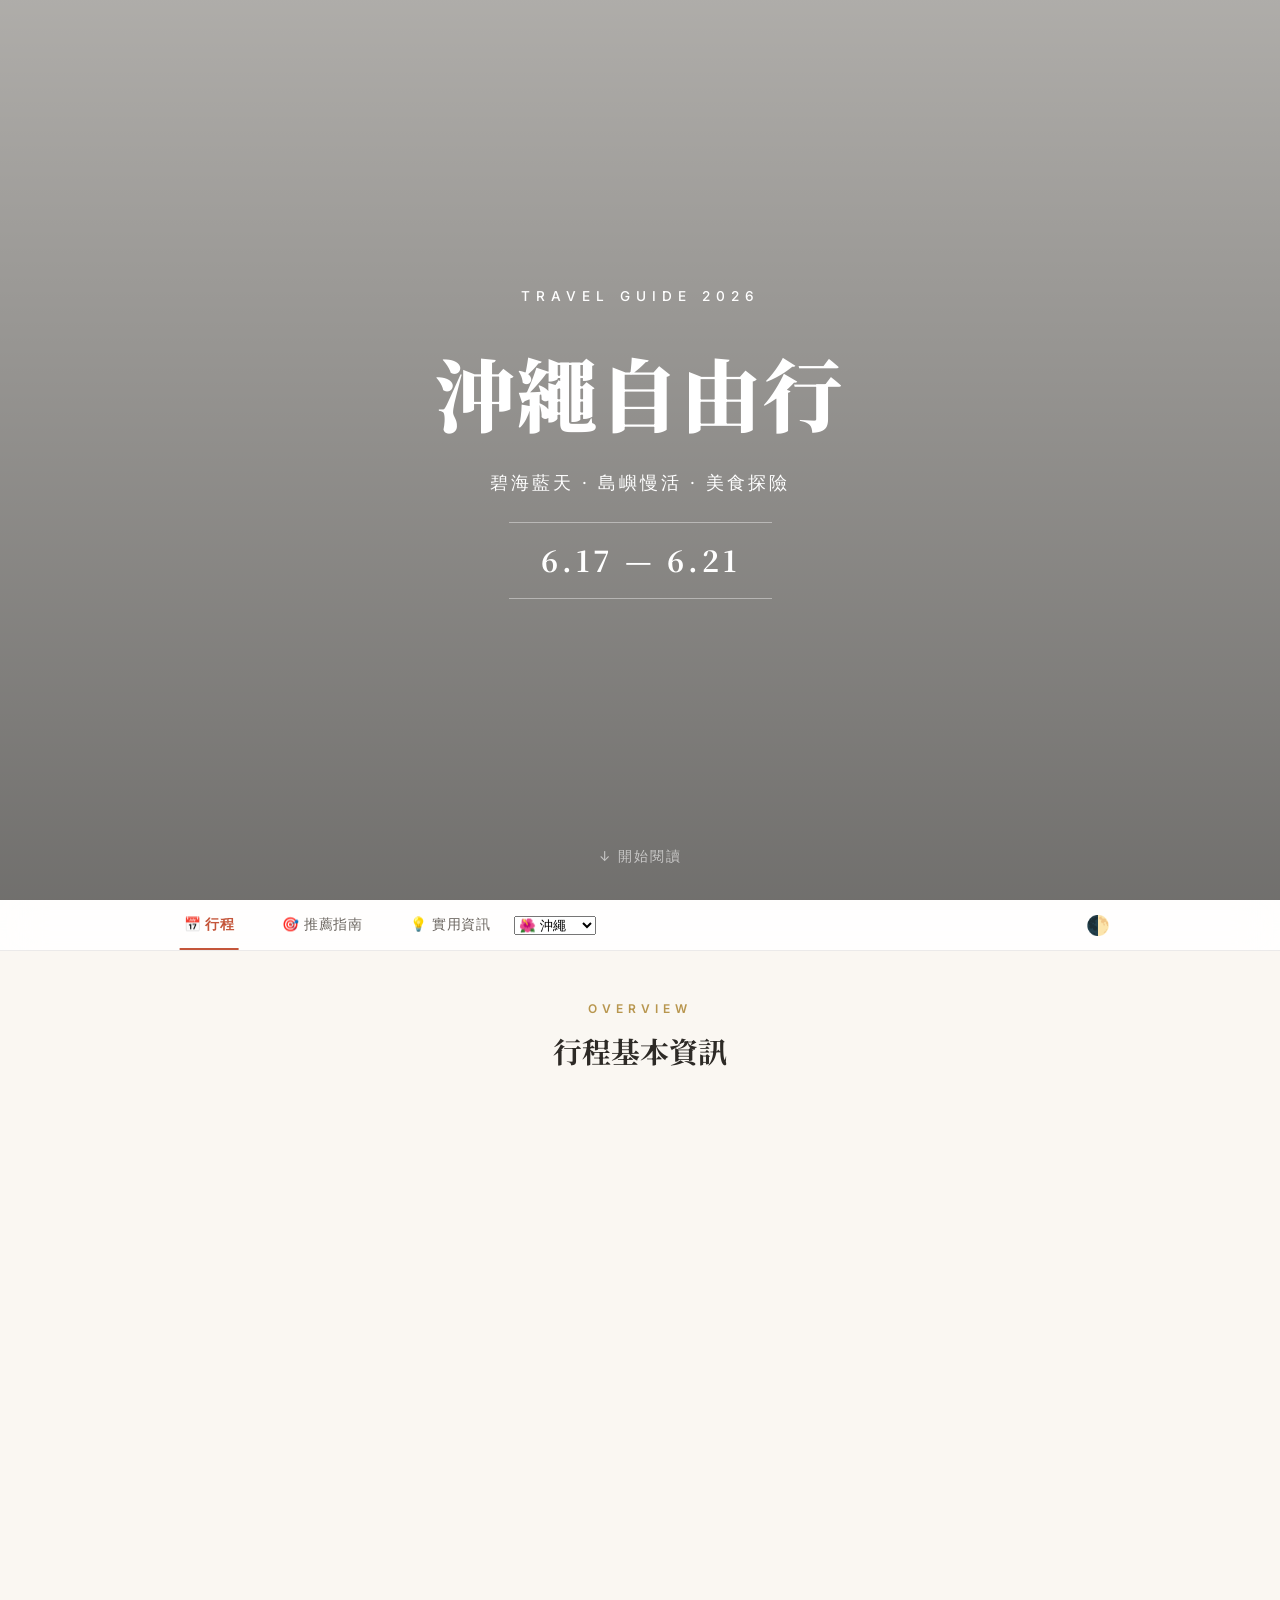
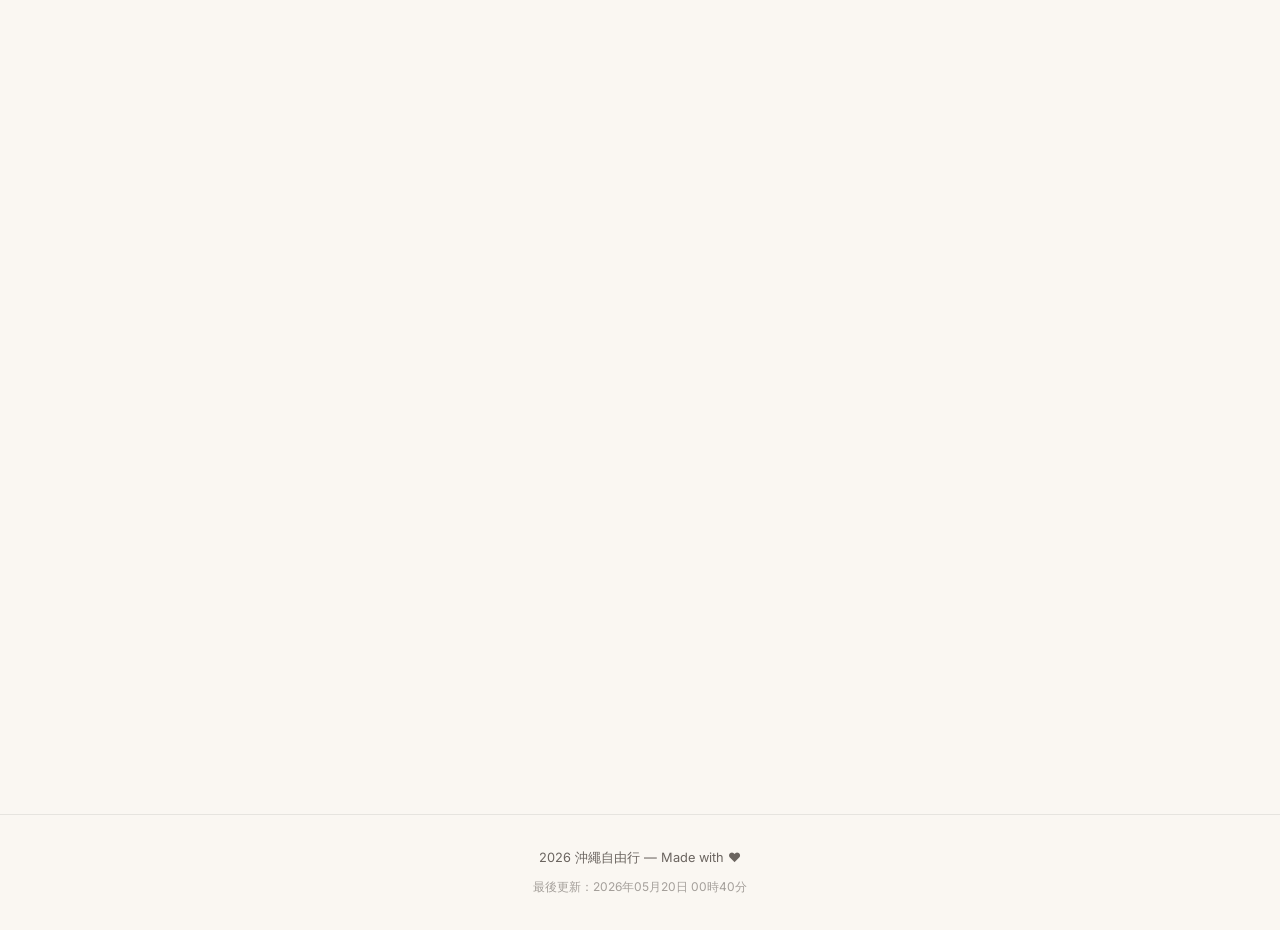
==== commit ca8d77d0: "Add Osaka travel guide version" ====
--- a/index.html
+++ b/index.html
@@ -5,20 +5,43 @@
   <!-- 
     ========================================================================
     預設城市切換 (Default City Switcher)
-    若要更改預設首頁的城市，請將下方的 'tokyo.html' 替換為其他城市名稱：
+    若要更改預設首頁的城市，請將下方的 'okinawa.html' 替換為其他城市名稱：
     - 沖繩: okinawa.html
     - 東京: tokyo.html
+    - 大阪: osaka.html
     - 名古屋: nagoya.html
     ========================================================================
   -->
   <meta http-equiv="refresh" content="0; url=okinawa.html">
   <title>重新導向中... Redirecting...</title>
-  <script>
-    // JavaScript 重新導向
-    window.location.replace("okinawa.html");
-  </script>
+  <link href="https://fonts.googleapis.com/css2?family=Noto+Serif+JP:wght@400;700&family=Inter:wght@400;500&display=swap" rel="stylesheet">
+  <link rel="stylesheet" href="style.css">
+  <style>
+    body { display: flex; align-items: center; justify-content: center; height: 100vh; margin: 0; background-color: var(--bg); color: var(--text); font-family: 'Inter', sans-serif; }
+    .container { text-align: center; }
+    .loader { border: 4px solid var(--border); border-top: 4px solid var(--accent); border-radius: 50%; width: 40px; height: 40px; animation: spin 1s linear infinite; margin: 0 auto 20px; }
+    @keyframes spin { 0% { transform: rotate(0deg); } 100% { transform: rotate(360deg); } }
+    .city-switcher { margin-top: 20px; padding: 10px; border-radius: 8px; font-size: 1rem; border: 1px solid var(--border); background-color: var(--card-bg); color: var(--text); }
+  </style>
 </head>
 <body>
-  <p>正在前往預設首頁... 如果沒有自動跳轉，請 <a href="okinawa.html">點擊這裡</a>。</p>
+  <div class="container">
+    <div class="loader"></div>
+    <h2>即將帶您前往專屬旅程...</h2>
+    <p>如果您沒有自動跳轉，請手動選擇下方城市：</p>
+    <select class="city-switcher" onchange="if(this.value) window.location.href=this.value" aria-label="切換城市">
+      <option value="">選擇其他城市...</option>
+      <option value="okinawa.html">🌺 沖繩</option>
+      <option value="tokyo.html">🗼 東京</option>
+      <option value="osaka.html">🐙 大阪</option>
+      <option value="nagoya.html">🏯 名古屋</option>
+    </select>
+  </div>
+  <script>
+    (function(){
+      const t = localStorage.getItem("theme");
+      if(t) document.documentElement.setAttribute("data-theme", t);
+    })();
+  </script>
 </body>
 </html>
--- a/style.css
+++ b/style.css
@@ -0,0 +1,268 @@
+:root {
+  --bg: #FAF7F2;
+  --bg2: #F0EBE3;
+  --text: #2D2A26;
+  --text2: #6B6560;
+  --accent: #C4553A;
+  --accent2: #D4956A;
+  --gold: #B8964E;
+  --card: #FFFFFF;
+  --border: rgba(0,0,0,0.08);
+  --shadow: 0 8px 30px rgba(0,0,0,0.06);
+  --shadow2: 0 2px 10px rgba(0,0,0,0.04);
+  --serif: 'Noto Serif JP', 'Georgia', serif;
+  --sans: 'Inter', -apple-system, sans-serif;
+}
+[data-theme="dark"] {
+  --bg: #1A1A1F;
+  --bg2: #24242B;
+  --text: #E8E4DF;
+  --text2: #9A9590;
+  --accent: #E07560;
+  --accent2: #D4A06A;
+  --gold: #D4B06E;
+  --card: #2A2A32;
+  --border: rgba(255,255,255,0.08);
+  --shadow: 0 8px 30px rgba(0,0,0,0.25);
+  --shadow2: 0 2px 10px rgba(0,0,0,0.15);
+}
+*, *::before, *::after { margin:0; padding:0; box-sizing:border-box; }
+html { scroll-behavior: smooth; }
+body { font-family: var(--sans); background: var(--bg); color: var(--text); line-height:1.7; transition: background .4s, color .4s; }
+
+/* Cover */
+.book-cover {
+  position: relative; height: 100vh; display:flex; align-items:center; justify-content:center;
+  background: url('https://images.unsplash.com/photo-1674923207459-98ed5a4dcd06?auto=format&fit=crop&w=1400&q=80') center/cover no-repeat;
+  text-align:center; overflow:hidden;
+}
+.cover-overlay {
+  position:absolute; inset:0;
+  background: linear-gradient(180deg, rgba(0,0,0,0.3) 0%, rgba(0,0,0,0.55) 100%);
+}
+.cover-content { position:relative; z-index:1; color:#fff; padding:2rem; }
+.cover-label {
+  font-family:var(--sans); font-weight:500; font-size:0.85rem; letter-spacing:6px;
+  text-transform:uppercase; opacity:0.8; margin-bottom:1rem;
+  animation: fadeInUp 1s ease both;
+}
+.cover-content h1 {
+  font-family:var(--serif); font-size:clamp(2.5rem,7vw,5rem); font-weight:900;
+  margin-bottom:0.5rem; letter-spacing:2px;
+  animation: fadeInUp 1s .2s ease both;
+}
+.cover-sub {
+  font-size:1.1rem; opacity:0.85; letter-spacing:3px; margin-bottom:1.5rem;
+  animation: fadeInUp 1s .4s ease both;
+}
+.cover-date {
+  font-family:var(--serif); font-size:1.8rem; font-weight:700; letter-spacing:4px;
+  border-top:1px solid rgba(255,255,255,0.4); border-bottom:1px solid rgba(255,255,255,0.4);
+  display:inline-block; padding:0.8rem 2rem; margin-bottom:1rem;
+  animation: fadeInUp 1s .6s ease both;
+}
+.cover-updated { font-size:0.8rem; opacity:0.6; animation: fadeInUp 1s .8s ease both; }
+.scroll-hint {
+  position:absolute; bottom:2rem; left:50%; transform:translateX(-50%);
+  color:#fff; font-size:0.85rem; opacity:0.6; letter-spacing:2px;
+  animation: bounce 2s infinite; text-decoration:none; transition: opacity .3s;
+}
+.scroll-hint:hover { opacity:1; }
+@keyframes fadeInUp { from{opacity:0;transform:translateY(30px)} to{opacity:1;transform:translateY(0)} }
+@keyframes bounce { 0%,100%{transform:translateX(-50%) translateY(0)} 50%{transform:translateX(-50%) translateY(-10px)} }
+
+/* Navigation */
+.toc {
+  position:sticky; top:0; z-index:100; background:var(--card);
+  border-bottom:1px solid var(--border); backdrop-filter:blur(20px);
+  background: rgba(255,255,255,0.85);
+  transition: background .4s;
+}
+[data-theme="dark"] .toc { background: rgba(42,42,50,0.9); }
+.toc-inner { max-width:960px; margin:0 auto; display:flex; align-items:center; gap:0; overflow-x:auto; }
+.toc-btn {
+  font-family:var(--sans); font-size:0.85rem; font-weight:500; padding:1rem 1.5rem;
+  background:none; border:none; color:var(--text2); cursor:pointer;
+  white-space:nowrap; transition:.3s; position:relative; letter-spacing:0.5px;
+}
+.toc-btn::after {
+  content:''; position:absolute; bottom:0; left:50%; width:0; height:2px;
+  background:var(--accent); transition:.3s; transform:translateX(-50%);
+}
+.toc-btn.active { color:var(--accent); font-weight:600; }
+.toc-btn.active::after { width:60%; }
+.toc-btn:hover { color:var(--accent); }
+.theme-toggle {
+  margin-left:auto; padding:0.6rem; font-size:1.2rem; background:none; border:none;
+  cursor:pointer; border-radius:50%; transition:.3s;
+}
+.theme-toggle:hover { background:var(--bg2); }
+
+/* Main body */
+.book-body { max-width:960px; margin:0 auto; padding:0 1.5rem; }
+.tab-content { display:none; } .tab-content.active { display:block; }
+
+/* Chapter headers */
+.chapter-header { text-align:center; padding:3rem 0 2rem; }
+.ch-label { font-family:var(--sans); font-size:0.75rem; font-weight:600; letter-spacing:5px; color:var(--gold); text-transform:uppercase; display:block; margin-bottom:0.5rem; }
+.chapter-header h2 { font-family:var(--serif); font-size:1.8rem; font-weight:700; color:var(--text); }
+
+/* Info section */
+.info-chapter { padding-bottom:2rem; }
+.info-grid { display:grid; gap:1rem; }
+.info-item {
+  display:flex; gap:1rem; padding:1.2rem 1.5rem; background:var(--card);
+  border-radius:12px; box-shadow:var(--shadow2); border:1px solid var(--border);
+  opacity:0; transform:translateY(20px); transition: opacity .6s, transform .6s;
+}
+.info-item.visible { opacity:1; transform:translateY(0); }
+.info-icon { font-size:1.5rem; flex-shrink:0; margin-top:2px; }
+.info-item strong { font-family:var(--serif); color:var(--accent); display:block; margin-bottom:4px; }
+.info-item p { font-size:0.9rem; color:var(--text2); margin:0; }
+.info-item small { color:var(--gold); }
+
+/* Day chapters */
+.day-chapter {
+  margin-bottom:3rem; border-radius:16px; overflow:hidden;
+  box-shadow:var(--shadow); background:var(--card); border:1px solid var(--border);
+  opacity:0; transform:translateY(30px); transition: opacity .7s, transform .7s;
+}
+.day-chapter.visible { opacity:1; transform:translateY(0); }
+.day-hero {
+  position:relative; height:320px; background-size:cover; background-position:center;
+  display:flex; align-items:flex-end;
+}
+.day-hero-overlay {
+  position:absolute; inset:0;
+  background: linear-gradient(0deg, rgba(0,0,0,0.7) 0%, rgba(0,0,0,0.1) 60%);
+}
+.day-hero-text { position:relative; z-index:1; padding:2rem; color:#fff; width:100%; }
+.day-num {
+  font-family:var(--serif); font-size:4rem; font-weight:900; line-height:1;
+  display:block; opacity:0.4; margin-bottom:0.2rem;
+}
+.day-hero-text h3 { font-family:var(--serif); font-size:1.5rem; font-weight:700; margin-bottom:0.3rem; }
+.day-weather { font-size:0.85rem; opacity:0.8; }
+
+/* Timeline */
+.day-body { padding:2rem; }
+.timeline { position:relative; padding-left:2rem; }
+.timeline::before {
+  content:''; position:absolute; left:6px; top:8px; bottom:8px;
+  width:2px; background: linear-gradient(180deg, var(--accent), var(--accent2));
+  border-radius:2px;
+}
+.tl-item { position:relative; margin-bottom:1.5rem; }
+.tl-item:last-child { margin-bottom:0; }
+.tl-dot {
+  position:absolute; left:-2rem; top:6px; width:14px; height:14px;
+  background:var(--card); border:3px solid var(--accent); border-radius:50%;
+  z-index:1;
+}
+.tl-content h4 { font-family:var(--serif); font-size:1rem; color:var(--accent); margin-bottom:0.3rem; }
+.tl-content p { font-size:0.92rem; color:var(--text2); }
+.tl-content strong { color:var(--text); }
+
+/* Compact variant (4-day) */
+.day-chapter.compact .day-hero { height:220px; }
+
+/* Budget */
+.budget-chapter { padding-bottom:2rem; }
+.budget-intro { text-align:center; color:var(--text2); margin-bottom:2rem; font-size:0.95rem; }
+.budget-grid { display:grid; grid-template-columns:repeat(auto-fill,minmax(280px,1fr)); gap:1rem; }
+.budget-card {
+  background:var(--card); border-radius:12px; padding:1.5rem; text-align:center;
+  box-shadow:var(--shadow2); border:1px solid var(--border);
+  opacity:0; transform:translateY(20px); transition: opacity .5s, transform .5s, box-shadow .3s;
+}
+.budget-card.visible { opacity:1; transform:translateY(0); }
+.budget-card:hover { box-shadow:var(--shadow); transform:translateY(-4px); }
+.budget-card.visible:hover { transform:translateY(-4px); }
+.budget-icon { font-size:2rem; margin-bottom:0.5rem; }
+.budget-card h4 { font-family:var(--serif); font-size:1rem; margin-bottom:0.5rem; }
+.budget-amount { font-family:var(--serif); font-size:1.3rem; font-weight:700; color:var(--accent); margin-bottom:0.5rem; }
+.budget-card p { font-size:0.8rem; color:var(--text2); }
+.budget-card.total {
+  grid-column: 1 / -1; background: linear-gradient(135deg, var(--accent), var(--accent2));
+  color:#fff; border:none;
+}
+.budget-card.total h4, .budget-card.total p { color:rgba(255,255,255,0.9); }
+.budget-card.total .budget-amount { color:#fff; font-size:1.6rem; }
+.budget-note { text-align:center; font-size:0.85rem; color:var(--gold); margin-top:1.5rem; }
+
+/* Tips */
+.tips-chapter { padding-bottom:3rem; }
+.tips-grid { display:grid; grid-template-columns:repeat(auto-fill,minmax(280px,1fr)); gap:1rem; }
+.tip-card {
+  background:var(--card); border-radius:12px; padding:1.5rem;
+  box-shadow:var(--shadow2); border:1px solid var(--border);
+  opacity:0; transform:translateY(20px); transition: opacity .5s, transform .5s, box-shadow .3s;
+}
+.tip-card.visible { opacity:1; transform:translateY(0); }
+.tip-card:hover { box-shadow:var(--shadow); transform:translateY(-4px); }
+.tip-card.visible:hover { transform:translateY(-4px); }
+.tip-icon { font-size:2rem; margin-bottom:0.8rem; }
+.tip-card h4 { font-family:var(--serif); font-size:1rem; color:var(--accent); margin-bottom:0.5rem; }
+.tip-card p { font-size:0.88rem; color:var(--text2); }
+.tip-card strong { color:var(--text); }
+
+/* Recommendation cards (food, spots, gifts) */
+.reco-chapter { padding-bottom:2rem; }
+.reco-grid { display:grid; grid-template-columns:repeat(auto-fill,minmax(300px,1fr)); gap:1.2rem; }
+.reco-card {
+  background:var(--card); border-radius:12px; overflow:hidden;
+  box-shadow:var(--shadow2); border:1px solid var(--border);
+  opacity:0; transform:translateY(20px); transition: opacity .5s, transform .5s, box-shadow .3s;
+}
+.reco-card.visible { opacity:1; transform:translateY(0); }
+.reco-card:hover { box-shadow:var(--shadow); transform:translateY(-4px); }
+.reco-card.visible:hover { transform:translateY(-4px); }
+.reco-card img { width:100%; height:200px; object-fit:cover; display:block; }
+.reco-body { padding:1.2rem; }
+.reco-body h4 { font-family:var(--serif); font-size:1.05rem; color:var(--text); margin-bottom:0.3rem; }
+.reco-where { font-size:0.8rem; color:var(--gold); margin-bottom:0.5rem; }
+.reco-body p { font-size:0.88rem; color:var(--text2); }
+.reco-body p strong { color:var(--text); }
+
+/* Footer */
+.book-footer {
+  text-align:center; padding:2rem; font-size:0.8rem; color:var(--text2);
+  border-top:1px solid var(--border); margin-top:2rem;
+}
+.footer-updated { margin-top:0.5rem; font-size:0.75rem; opacity:0.6; }
+
+/* Mobile */
+@media(max-width:640px) {
+  .day-hero { height:240px; }
+  .day-num { font-size:3rem; }
+  .day-hero-text h3 { font-size:1.2rem; }
+  .toc-btn { padding:0.8rem 1rem; font-size:0.8rem; }
+  .budget-grid, .tips-grid { grid-template-columns:1fr; }
+  .cover-date { font-size:1.3rem; padding:0.5rem 1.2rem; }
+  .day-chapter.compact .day-hero { height:180px; }
+}
+
+/* Mini tabs (sub-tabs) */
+.mini-tabs {
+  display: flex; gap: 0.5rem; flex-wrap: wrap;
+  padding: 1rem 0; margin-top: 0.5rem;
+}
+.mini-tab-btn {
+  font-family: var(--sans); font-size: 0.82rem; font-weight: 500;
+  padding: 0.5rem 1.2rem; border-radius: 100px;
+  background: var(--bg2); border: 1px solid var(--border);
+  color: var(--text2); cursor: pointer; white-space: nowrap;
+  transition: all .3s ease;
+}
+.mini-tab-btn:hover { background: var(--accent); color: #fff; border-color: var(--accent); }
+.mini-tab-btn.active { background: var(--accent); color: #fff; border-color: var(--accent); font-weight: 600; }
+.mini-tab-content { display: none; }
+.mini-tab-content.active { display: block; }
+
+.transit-map-img {
+  max-width: 100%;
+  border-radius: 12px;
+  box-shadow: 0 4px 12px rgba(0,0,0,0.1);
+  background-color: #ffffff;
+  padding: 8px;
+}
